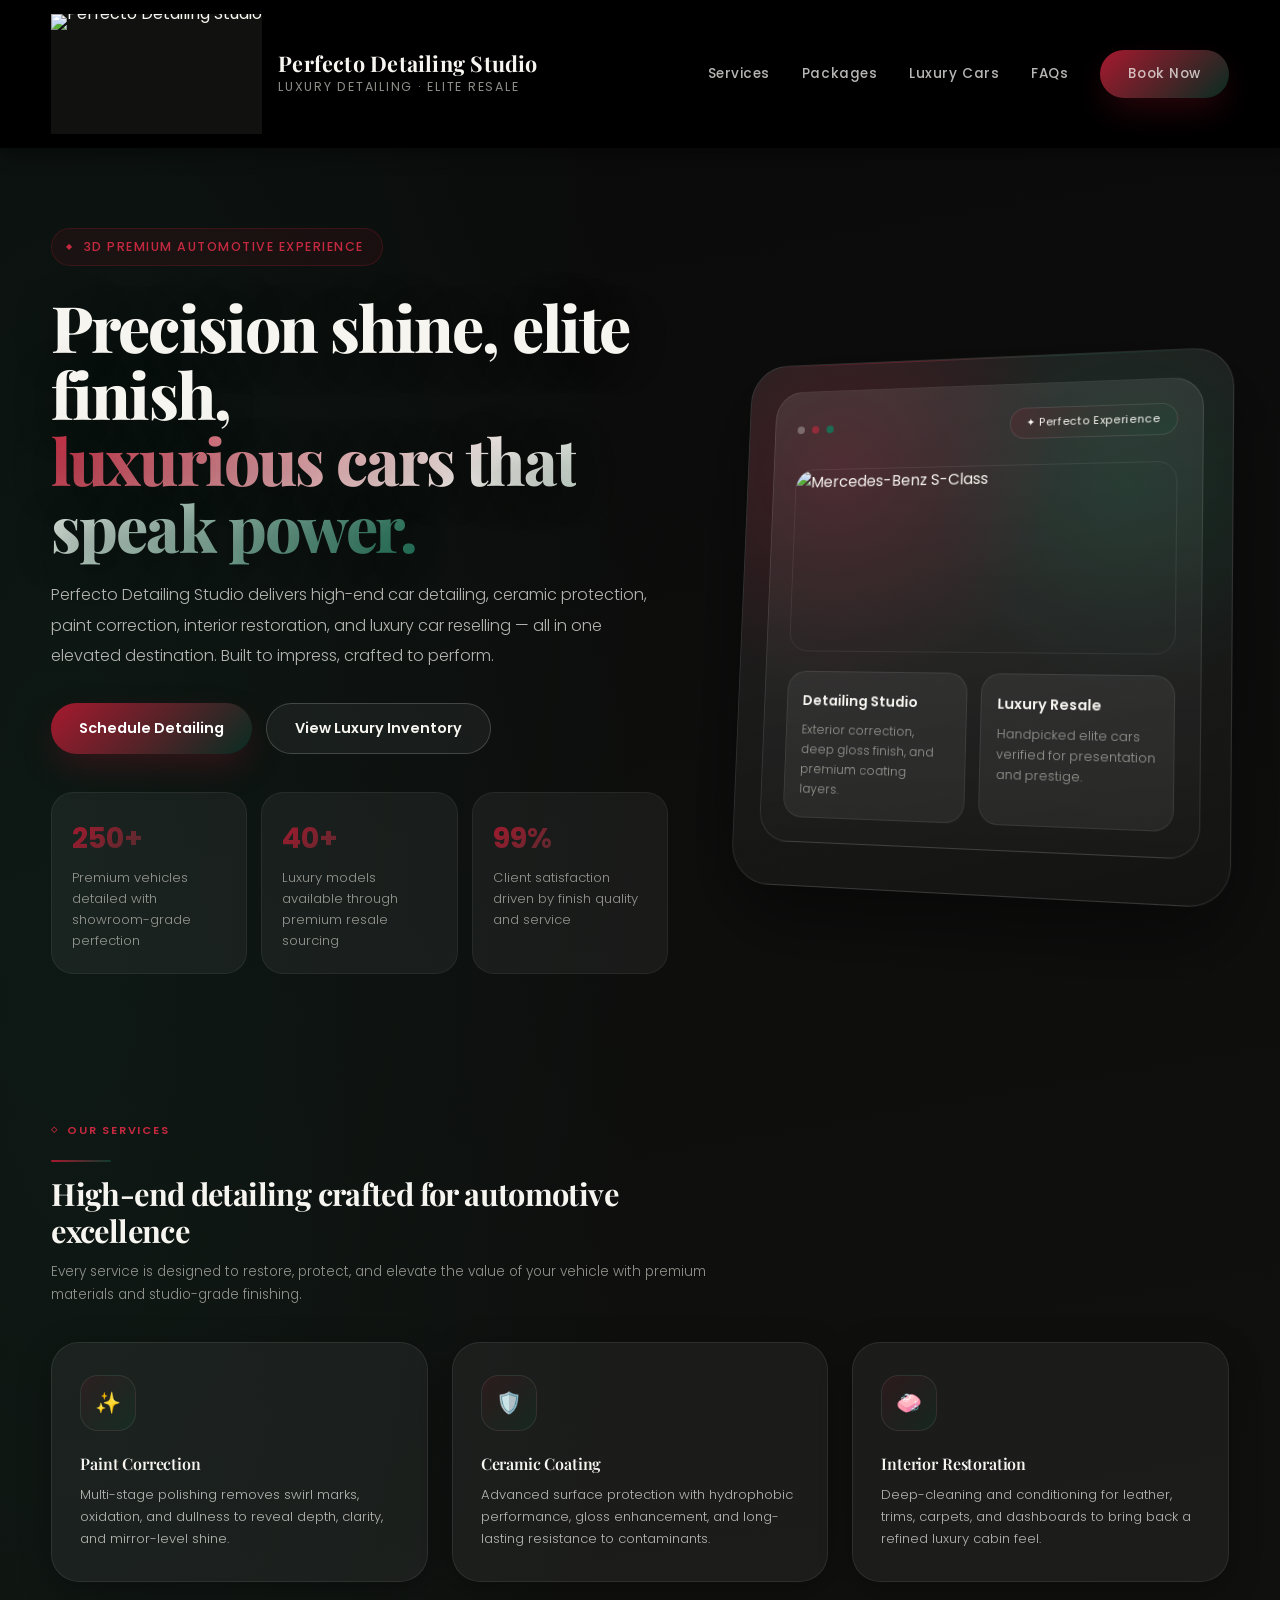
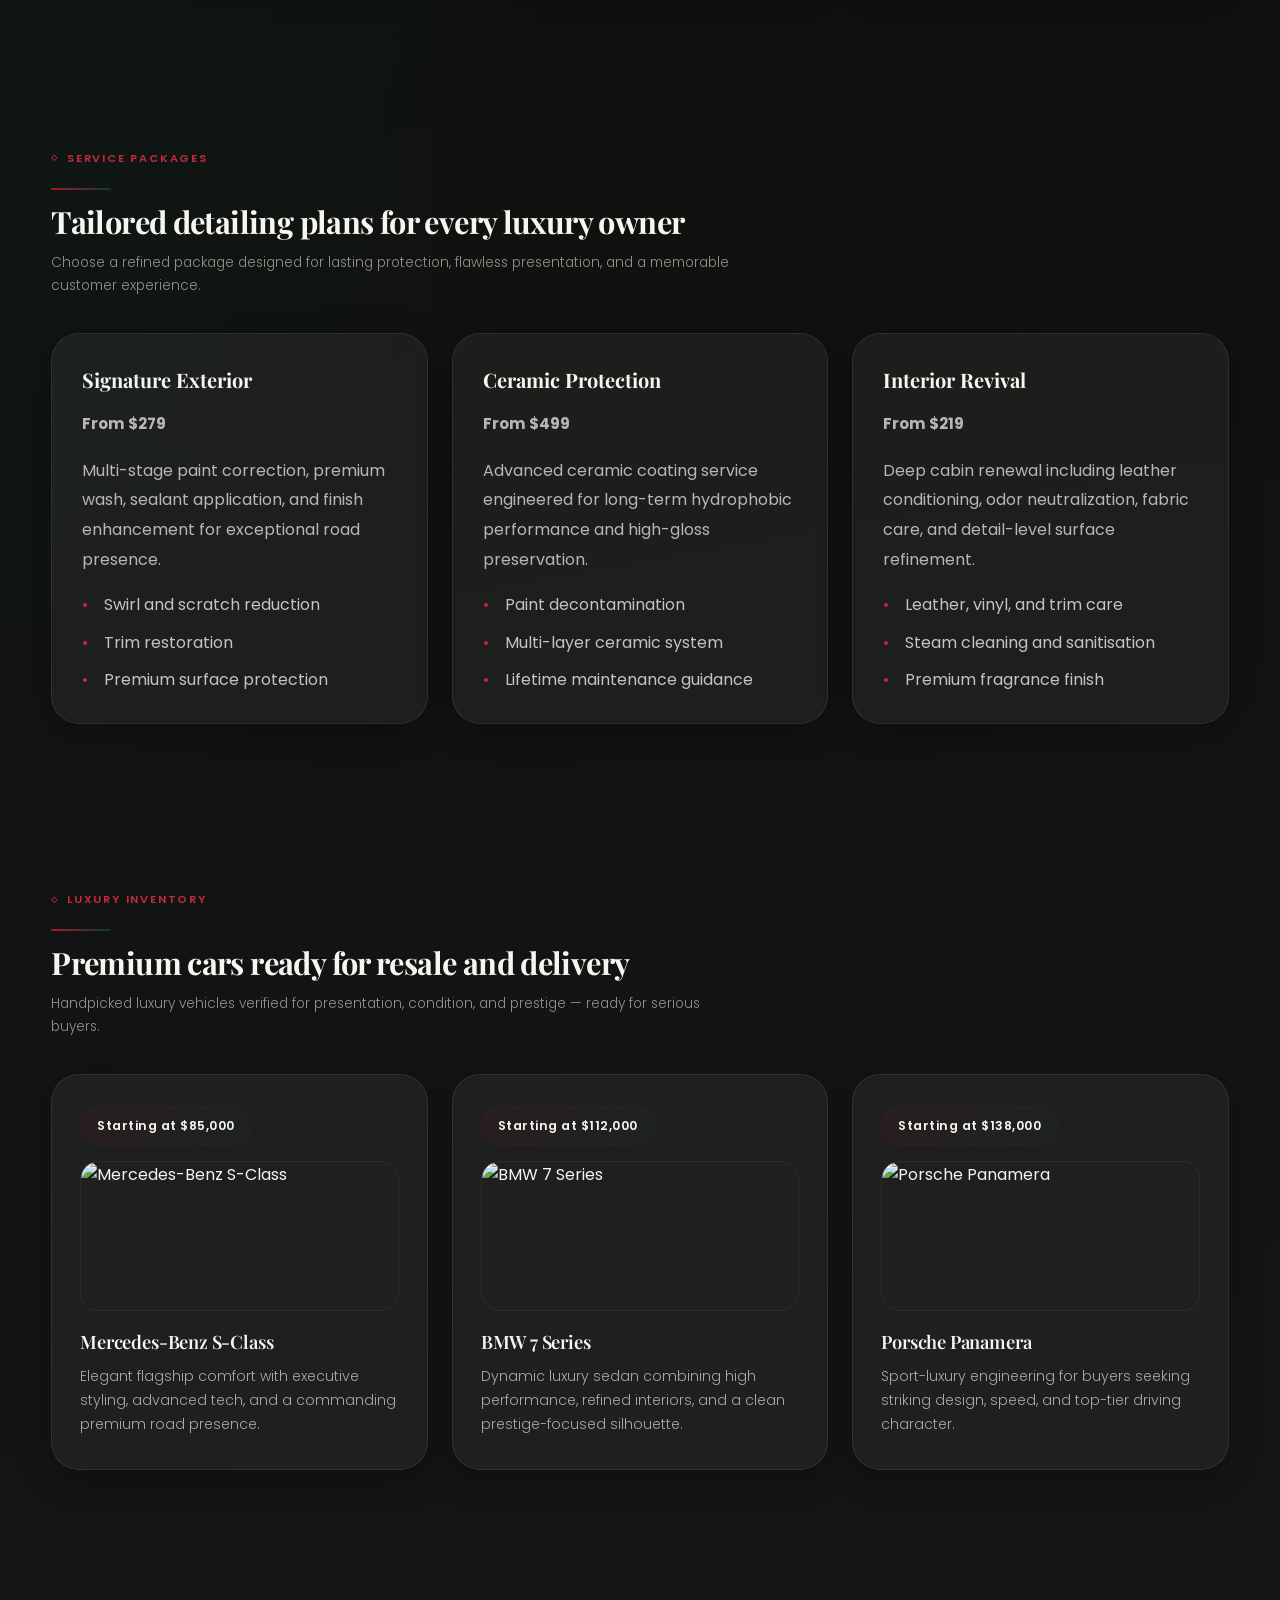
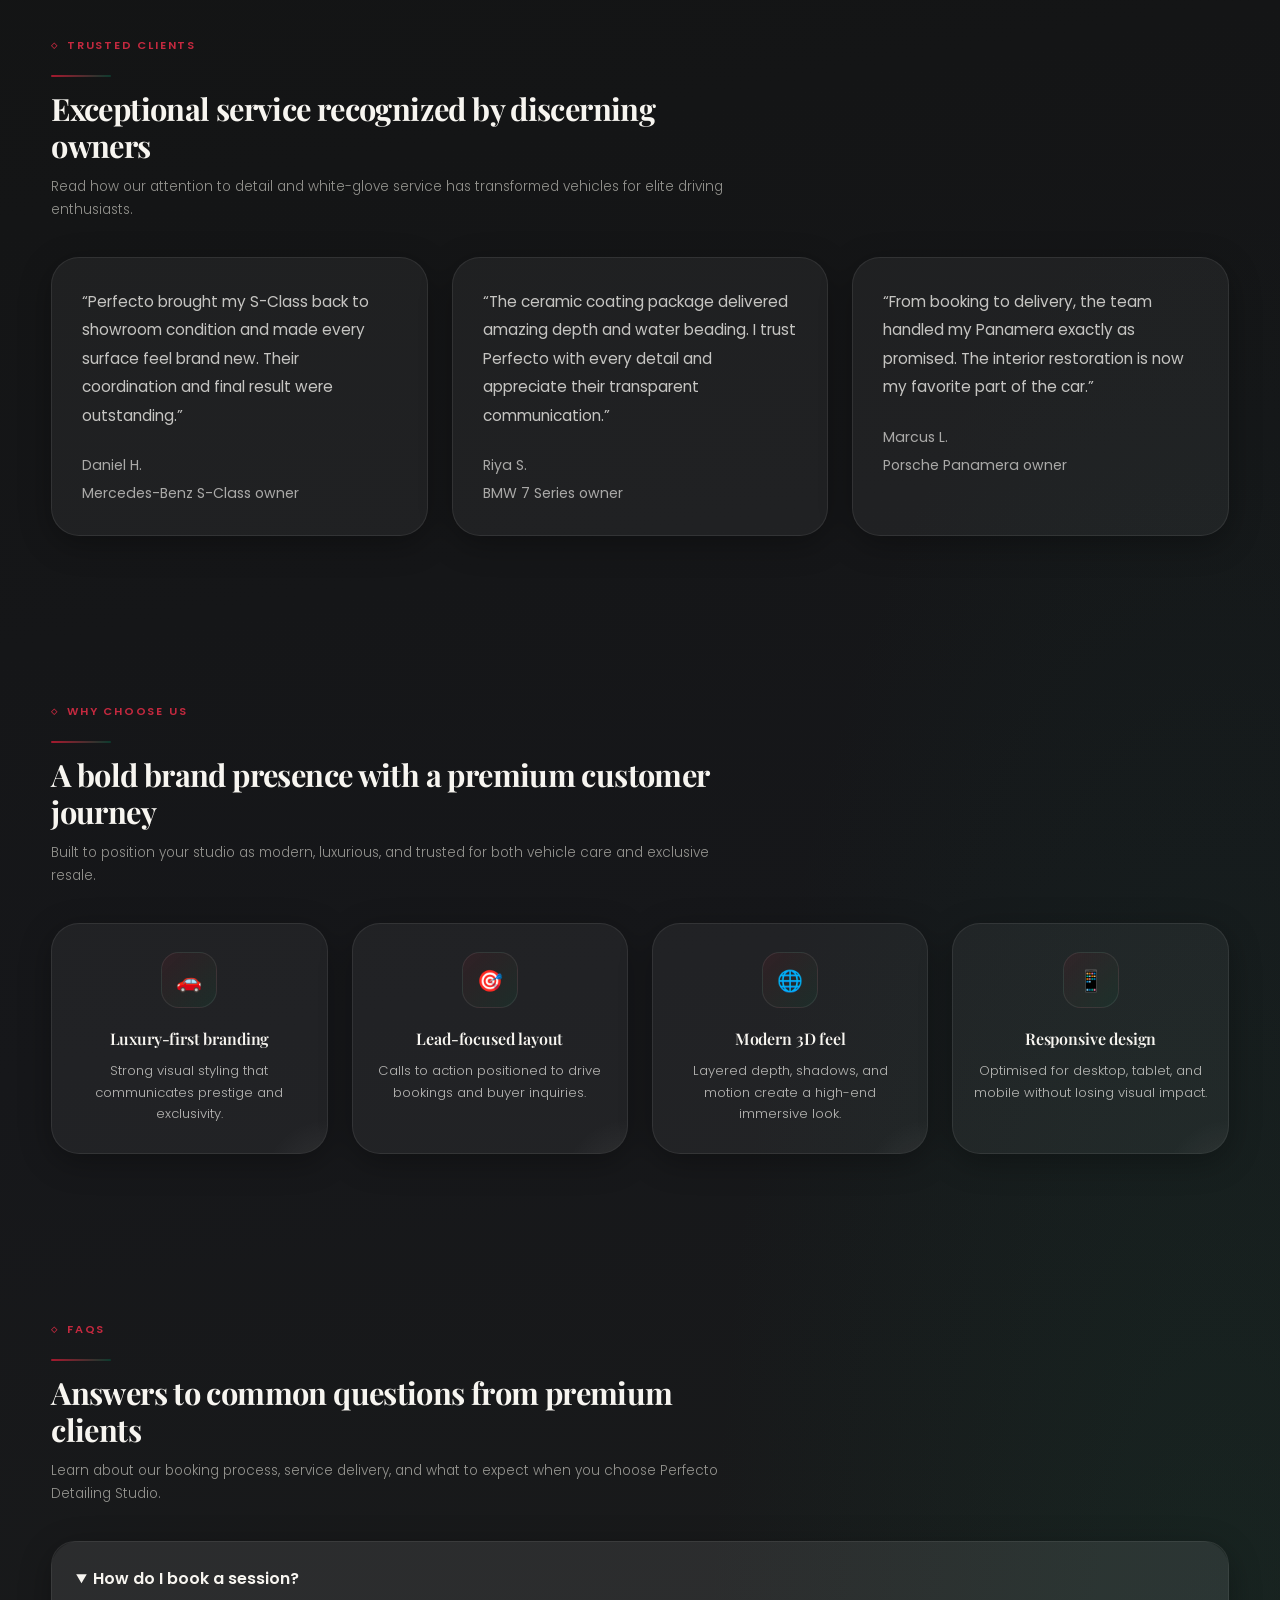
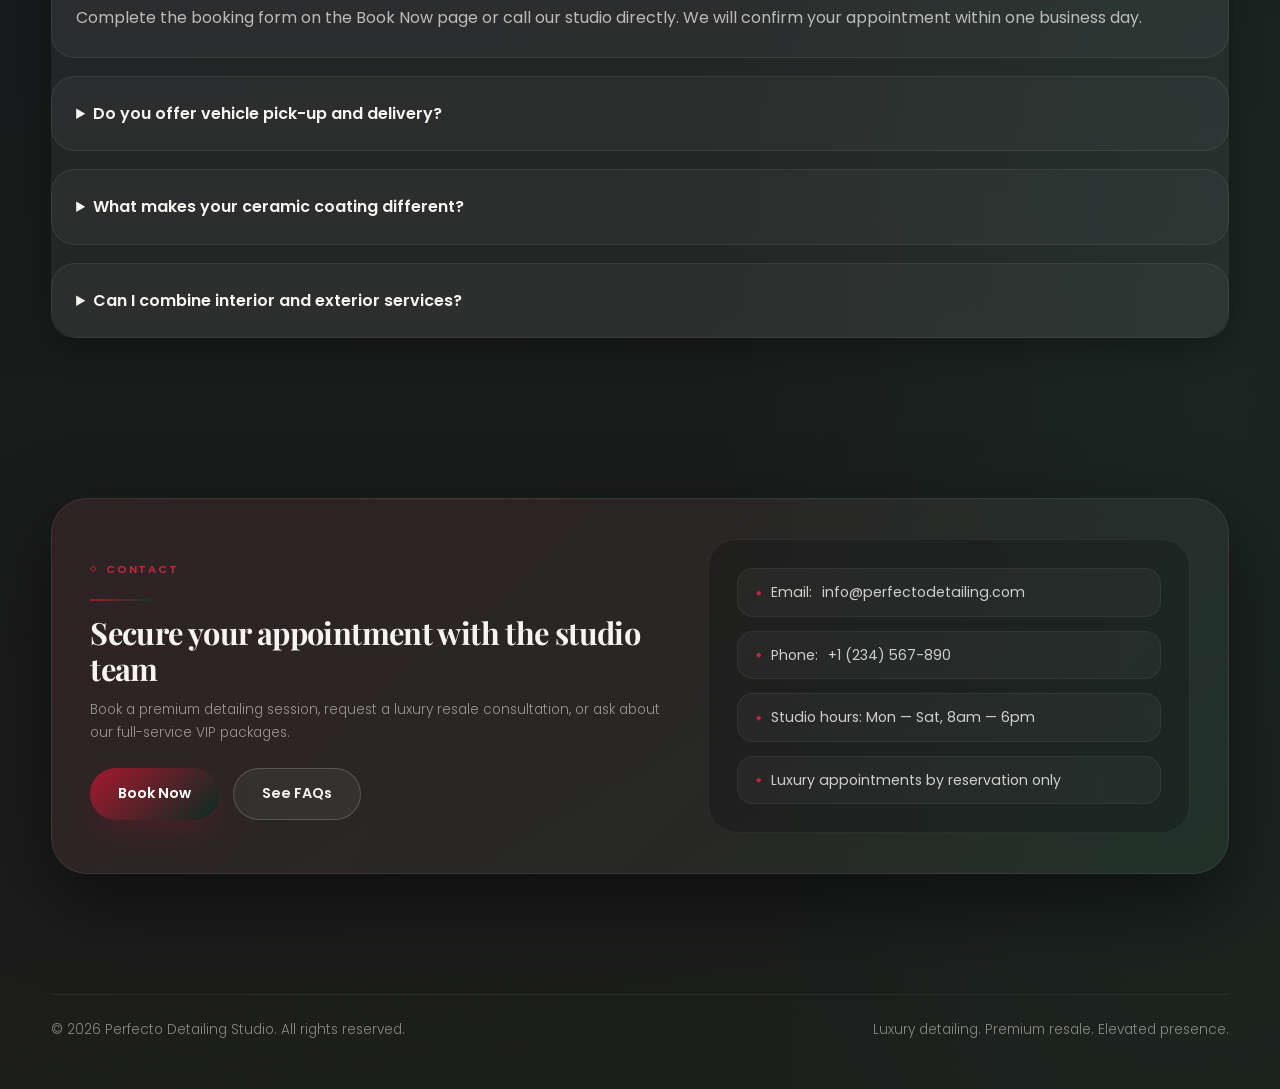
==== index.html @ 3d43f269 "new car web" ====
<!DOCTYPE html>
<html lang="en">
<head>
  <meta charset="UTF-8" />
  <meta name="viewport" content="width=device-width, initial-scale=1.0" />
  <title>Perfecto Detailing Studio</title>
  <meta name="description" content="Perfecto Detailing Studio — elite car detailing, ceramic protection, paint correction, and luxury automotive resale." />

  <!-- Fonts -->
  <link rel="preconnect" href="https://fonts.googleapis.com" />
  <link rel="preconnect" href="https://fonts.gstatic.com" crossorigin />
  <link rel="preload" as="style" href="https://fonts.googleapis.com/css2?family=Playfair+Display:wght@700;800&family=Poppins:wght@300;400;600&display=swap" />
  <link href="https://fonts.googleapis.com/css2?family=Playfair+Display:wght@700;800&family=Poppins:wght@300;400;600&display=swap" rel="stylesheet" media="print" onload="this.media='all'" />
  <noscript><link href="https://fonts.googleapis.com/css2?family=Playfair+Display:wght@700;800&family=Poppins:wght@300;400;600&display=swap" rel="stylesheet" /></noscript>

  <!-- Styles -->
  <link rel="stylesheet" href="css/base.css" />
  <link rel="stylesheet" href="css/header.css" />
  <link rel="stylesheet" href="css/hero.css" />
  <link rel="stylesheet" href="css/sections.css" />
  <link rel="stylesheet" href="css/footer.css" />
</head>
<body>

  <!-- Header -->
  <header>
    <div class="container nav">
      <div class="brand">
        <a href="#" class="logo">
          <img src="assets/A.png" alt="Perfecto Detailing Studio" />
        </a>
        <div class="brand-text">
          <h1>Perfecto Detailing Studio</h1>
          <p>Luxury detailing &middot; Elite resale</p>
        </div>
      </div>
      <nav class="nav-links">
        <a href="#services">Services</a>
        <a href="#packages">Packages</a>
        <a href="#inventory">Luxury Cars</a>
        <a href="#faq">FAQs</a>
        <a href="book.html" class="btn btn-primary">Book Now</a>
      </nav>
    </div>
  </header>

  <main>

    <!-- Hero -->
    <section class="hero">
      <div class="container hero-grid">
        <div class="hero-copy">
          <div class="eyebrow">3D premium automotive experience</div>
          <h2>
            Precision shine, elite finish,<br />
            <span class="accent">luxurious cars that speak power.</span>
          </h2>
          <p>
            Perfecto Detailing Studio delivers high-end car detailing, ceramic
            protection, paint correction, interior restoration, and luxury car
            reselling — all in one elevated destination. Built to impress,
            crafted to perform.
          </p>
          <div class="hero-actions">
            <a href="book.html" class="btn btn-primary">Schedule Detailing</a>
            <a href="#inventory" class="btn btn-outline">View Luxury Inventory</a>
          </div>
          <div class="stats">
            <div class="stat-card">
              <h3>250+</h3>
              <p>Premium vehicles detailed with showroom-grade perfection</p>
            </div>
            <div class="stat-card">
              <h3>40+</h3>
              <p>Luxury models available through premium resale sourcing</p>
            </div>
            <div class="stat-card">
              <h3>99%</h3>
              <p>Client satisfaction driven by finish quality and service</p>
            </div>
          </div>
        </div>

        <div class="hero-visual">
          <div class="car-card">
            <div class="car-card-content">
              <div class="mock-screen">
                <div class="screen-top">
                  <div class="dots">
                    <span></span><span></span><span></span>
                  </div>
                  <div class="mini-badge">✦ Perfecto Experience</div>
                </div>
                <div class="hero-car-img">
                  <img src="https://images.unsplash.com/photo-1618843479313-40f8afb4b4d8?w=900&auto=format&fit=crop&q=80" alt="Mercedes-Benz S-Class" decoding="async" />
                </div>
                <div class="screen-grid">
                  <div class="screen-box">
                    <h4>Detailing Studio</h4>
                    <p>Exterior correction, deep gloss finish, and premium coating layers.</p>
                  </div>
                  <div class="screen-box">
                    <h4>Luxury Resale</h4>
                    <p>Handpicked elite cars verified for presentation and prestige.</p>
                  </div>
                </div>
              </div>
            </div>
          </div>
        </div>
      </div>
    </section>

    <!-- Services -->
    <section id="services">
      <div class="container">
        <div class="section-title">
          <span class="section-tag">Our services</span>
          <div class="accent-divider"></div>
          <h3>High-end detailing crafted for automotive excellence</h3>
          <p>Every service is designed to restore, protect, and elevate the value of your vehicle with premium materials and studio-grade finishing.</p>
        </div>
        <div class="services-grid">
          <article class="glass-card">
            <div class="icon-box">✨</div>
            <h4>Paint Correction</h4>
            <p>Multi-stage polishing removes swirl marks, oxidation, and dullness to reveal depth, clarity, and mirror-level shine.</p>
          </article>
          <article class="glass-card">
            <div class="icon-box">🛡️</div>
            <h4>Ceramic Coating</h4>
            <p>Advanced surface protection with hydrophobic performance, gloss enhancement, and long-lasting resistance to contaminants.</p>
          </article>
          <article class="glass-card">
            <div class="icon-box">🧼</div>
            <h4>Interior Restoration</h4>
            <p>Deep-cleaning and conditioning for leather, trims, carpets, and dashboards to bring back a refined luxury cabin feel.</p>
          </article>
        </div>
      </div>
    </section>

    <!-- Packages -->
    <section id="packages">
      <div class="container">
        <div class="section-title">
          <span class="section-tag">Service packages</span>
          <div class="accent-divider"></div>
          <h3>Tailored detailing plans for every luxury owner</h3>
          <p>Choose a refined package designed for lasting protection, flawless presentation, and a memorable customer experience.</p>
        </div>
        <div class="packages-grid">
          <article class="package-card">
            <h4>Signature Exterior</h4>
            <p class="package-price">From $279</p>
            <p>Multi-stage paint correction, premium wash, sealant application, and finish enhancement for exceptional road presence.</p>
            <ul>
              <li>Swirl and scratch reduction</li>
              <li>Trim restoration</li>
              <li>Premium surface protection</li>
            </ul>
          </article>
          <article class="package-card">
            <h4>Ceramic Protection</h4>
            <p class="package-price">From $499</p>
            <p>Advanced ceramic coating service engineered for long-term hydrophobic performance and high-gloss preservation.</p>
            <ul>
              <li>Paint decontamination</li>
              <li>Multi-layer ceramic system</li>
              <li>Lifetime maintenance guidance</li>
            </ul>
          </article>
          <article class="package-card">
            <h4>Interior Revival</h4>
            <p class="package-price">From $219</p>
            <p>Deep cabin renewal including leather conditioning, odor neutralization, fabric care, and detail-level surface refinement.</p>
            <ul>
              <li>Leather, vinyl, and trim care</li>
              <li>Steam cleaning and sanitisation</li>
              <li>Premium fragrance finish</li>
            </ul>
          </article>
        </div>
      </div>
    </section>

    <!-- Inventory -->
    <section id="inventory">
      <div class="container">
        <div class="section-title">
          <span class="section-tag">Luxury inventory</span>
          <div class="accent-divider"></div>
          <h3>Premium cars ready for resale and delivery</h3>
          <p>Handpicked luxury vehicles verified for presentation, condition, and prestige — ready for serious buyers.</p>
        </div>
        <div class="cars-grid">
          <article class="glass-card car-sale-card">
            <div>
              <span class="price-tag">Starting at $85,000</span>
              <div class="car-thumb-img">
                <img src="https://images.unsplash.com/photo-1618843479313-40f8afb4b4d8?w=600&auto=format&fit=crop&q=75" alt="Mercedes-Benz S-Class" loading="lazy" decoding="async" />
              </div>
              <h4>Mercedes-Benz S-Class</h4>
              <p>Elegant flagship comfort with executive styling, advanced tech, and a commanding premium road presence.</p>
            </div>
          </article>
          <article class="glass-card car-sale-card">
            <div>
              <span class="price-tag">Starting at $112,000</span>
              <div class="car-thumb-img">
                <img src="https://images.unsplash.com/photo-1555215695-3004980ad54e?w=600&auto=format&fit=crop&q=75" alt="BMW 7 Series" loading="lazy" decoding="async" />
              </div>
              <h4>BMW 7 Series</h4>
              <p>Dynamic luxury sedan combining high performance, refined interiors, and a clean prestige-focused silhouette.</p>
            </div>
          </article>
          <article class="glass-card car-sale-card">
            <div>
              <span class="price-tag">Starting at $138,000</span>
              <div class="car-thumb-img">
                <img src="https://images.unsplash.com/photo-1503376780353-7e6692767b70?w=600&auto=format&fit=crop&q=75" alt="Porsche Panamera" loading="lazy" decoding="async" />
              </div>
              <h4>Porsche Panamera</h4>
              <p>Sport-luxury engineering for buyers seeking striking design, speed, and top-tier driving character.</p>
            </div>
          </article>
        </div>
      </div>
    </section>

    <!-- Testimonials -->
    <section id="testimonials">
      <div class="container">
        <div class="section-title">
          <span class="section-tag">Trusted clients</span>
          <div class="accent-divider"></div>
          <h3>Exceptional service recognized by discerning owners</h3>
          <p>Read how our attention to detail and white-glove service has transformed vehicles for elite driving enthusiasts.</p>
        </div>
        <div class="testimonials-grid">
          <article class="testimonial-card">
            <p>“Perfecto brought my S-Class back to showroom condition and made every surface feel brand new. Their coordination and final result were outstanding.”</p>
            <div class="testimonial-meta">
              <span>Daniel H.</span>
              <span>Mercedes-Benz S-Class owner</span>
            </div>
          </article>
          <article class="testimonial-card">
            <p>“The ceramic coating package delivered amazing depth and water beading. I trust Perfecto with every detail and appreciate their transparent communication.”</p>
            <div class="testimonial-meta">
              <span>Riya S.</span>
              <span>BMW 7 Series owner</span>
            </div>
          </article>
          <article class="testimonial-card">
            <p>“From booking to delivery, the team handled my Panamera exactly as promised. The interior restoration is now my favorite part of the car.”</p>
            <div class="testimonial-meta">
              <span>Marcus L.</span>
              <span>Porsche Panamera owner</span>
            </div>
          </article>
        </div>
      </div>
    </section>

    <!-- Why Us -->
    <section id="why-us">
      <div class="container">
        <div class="section-title">
          <span class="section-tag">Why choose us</span>
          <div class="accent-divider"></div>
          <h3>A bold brand presence with a premium customer journey</h3>
          <p>Built to position your studio as modern, luxurious, and trusted for both vehicle care and exclusive resale.</p>
        </div>
        <div class="features-grid">
          <article class="glass-card feature-item">
            <div class="icon-box">🚗</div>
            <h4>Luxury-first branding</h4>
            <p>Strong visual styling that communicates prestige and exclusivity.</p>
          </article>
          <article class="glass-card feature-item">
            <div class="icon-box">🎯</div>
            <h4>Lead-focused layout</h4>
            <p>Calls to action positioned to drive bookings and buyer inquiries.</p>
          </article>
          <article class="glass-card feature-item">
            <div class="icon-box">🌐</div>
            <h4>Modern 3D feel</h4>
            <p>Layered depth, shadows, and motion create a high-end immersive look.</p>
          </article>
          <article class="glass-card feature-item">
            <div class="icon-box">📱</div>
            <h4>Responsive design</h4>
            <p>Optimised for desktop, tablet, and mobile without losing visual impact.</p>
          </article>
        </div>
      </div>
    </section>

    <!-- FAQs -->
    <section id="faq">
      <div class="container">
        <div class="section-title">
          <span class="section-tag">FAQs</span>
          <div class="accent-divider"></div>
          <h3>Answers to common questions from premium clients</h3>
          <p>Learn about our booking process, service delivery, and what to expect when you choose Perfecto Detailing Studio.</p>
        </div>
        <div class="faq-list">
          <details open>
            <summary>How do I book a session?</summary>
            <p>Complete the booking form on the Book Now page or call our studio directly. We will confirm your appointment within one business day.</p>
          </details>
          <details>
            <summary>Do you offer vehicle pick-up and delivery?</summary>
            <p>Yes. We provide curated pickup and delivery service for clients who prefer a fully concierge experience.</p>
          </details>
          <details>
            <summary>What makes your ceramic coating different?</summary>
            <p>Our ceramic system uses premium resins and multiple protection layers for superior gloss, chemical resistance, and long-term durability.</p>
          </details>
          <details>
            <summary>Can I combine interior and exterior services?</summary>
            <p>Absolutely. Many clients choose a combined package for a complete transformation and highest value.</p>
          </details>
        </div>
      </div>
    </section>

    <!-- Contact / CTA -->
    <section id="contact">
      <div class="container">
        <div class="cta-box">
          <div>
            <div class="section-title">
              <span class="section-tag">Contact</span>
              <div class="accent-divider"></div>
              <h3>Secure your appointment with the studio team</h3>
              <p>Book a premium detailing session, request a luxury resale consultation, or ask about our full-service VIP packages.</p>
            </div>
            <div class="hero-actions" style="margin-top:24px;margin-bottom:0;">
              <a href="book.html" class="btn btn-primary">Book Now</a>
              <a href="#faq" class="btn btn-outline">See FAQs</a>
            </div>
          </div>
          <div class="cta-panel">
            <ul>
              <li>Email: <a href="mailto:info@perfectodetailing.com">info@perfectodetailing.com</a></li>
              <li>Phone: <a href="tel:+1234567890">+1 (234) 567-890</a></li>
              <li>Studio hours: Mon — Sat, 8am — 6pm</li>
              <li>Luxury appointments by reservation only</li>
            </ul>
          </div>
        </div>
      </div>
    </section>

  </main>

  <!-- Footer -->
  <footer>
    <div class="container footer-wrap">
      <p>&copy; 2026 Perfecto Detailing Studio. All rights reserved.</p>
      <p>Luxury detailing. Premium resale. Elevated presence.</p>
    </div>
  </footer>

</body>
</html>
---- css/base.css ----
/* ═══════════════════════════════════════════
   BASE — variables, reset, body, container
   ═══════════════════════════════════════════ */
:root {
  --red-deep:   #7A1122;
  --red:        #A6192E;
  --red-mid:    #C4293F;
  --red-light:  #C4293F;
  --red-glow:   rgba(166, 25, 46, 0.40);

  --green-deep:  #082C22;
  --green:       #0C3B2E;
  --green-mid:   #1C6B52;
  --green-light: #1C6B52;
  --green-glow:  rgba(28, 107, 82, 0.35);

  --white:        #F7F5F0;
  --white-dim:    rgba(201, 199, 192, 0.70);
  --white-dimmer: rgba(201, 199, 192, 0.40);
  --white-subtle: rgba(247, 245, 240, 0.08);

  --dark:         #0A0A0A;
  --dark-surface: #111210;
  --dark-surface-alt: #16171A;
  --dark-surface-soft: #1D1F1C;
  --card-bg:      rgba(255, 255, 255, 0.05);
  --card-border:  rgba(255, 255, 255, 0.08);
  --shadow-sm:    0 8px 32px rgba(0, 0, 0, 0.30);
  --shadow-lg:    0 30px 80px rgba(0, 0, 0, 0.50);
}

* { margin: 0; padding: 0; box-sizing: border-box; }

html { scroll-behavior: smooth; }

body {
  font-family: "Poppins", sans-serif;
  background:
    radial-gradient(ellipse 90% 60% at 5% 15%, rgba(14, 45, 35, 0.35), transparent 50%),
    radial-gradient(ellipse 80% 55% at 95% 85%, rgba(20, 80, 60, 0.20), transparent 50%),
    linear-gradient(170deg, #0A0A0A 0%, #111210 35%, #16171A 70%, #1D1F1C 100%);
  color: var(--white);
  overflow-x: hidden;
  line-height: 1.6;
}

a { text-decoration: none; color: inherit; }

.container {
  width: min(1180px, 92%);
  margin: 0 auto;
}

.bg-orb { display: none; }

.accent-divider {
  display: block;
  width: 60px;
  height: 2px;
  background: linear-gradient(90deg, var(--red), var(--green));
  border-radius: 4px;
  margin: 14px 0 18px;
}

section {
  position: relative;
  z-index: 1;
  padding: 80px 0;
}

.section-title {
  max-width: 700px;
  margin-bottom: 36px;
}
.section-title .section-tag {
  display: inline-flex;
  align-items: center;
  gap: 8px;
  color: var(--red-light);
  font-size: 0.7rem;
  font-weight: 600;
  letter-spacing: 0.16em;
  text-transform: uppercase;
  margin-bottom: 10px;
}
.section-title .section-tag::before {
  content: "◇";
  font-size: 0.5rem;
}
.section-title .accent-divider { margin: 10px 0 14px; }
.section-title h3 {
  font-family: "Playfair Display", serif;
  font-size: clamp(1.5rem, 2.4vw, 2.2rem);
  font-weight: 700;
  line-height: 1.2;
  margin-bottom: 10px;
  letter-spacing: -0.02em;
}
.section-title p {
  color: var(--white-dim);
  line-height: 1.7;
  font-weight: 300;
  font-size: 0.85rem;
}

.glass-card {
  position: relative;
  padding: 32px 28px;
  border-radius: 28px;
  background: rgba(255, 255, 255, 0.05);
  border: 1px solid rgba(255, 255, 255, 0.08);
  box-shadow: var(--shadow-sm);
  transition: transform 0.25s ease, border-color 0.25s ease, box-shadow 0.25s ease;
  overflow: hidden;
}
.glass-card::before {
  content: "";
  position: absolute;
  top: 0; left: 0; right: 0;
  height: 1px;
  background: linear-gradient(90deg, transparent, rgba(196, 30, 58, 0.30), rgba(26, 158, 104, 0.30), transparent);
  opacity: 0;
  transition: opacity 0.25s ease;
}
.glass-card:hover {
  transform: translateY(-6px);
  border-color: rgba(196, 30, 58, 0.18);
  box-shadow: 0 20px 50px rgba(0, 0, 0, 0.40);
}
.glass-card:hover::before { opacity: 1; }
.glass-card::after {
  content: "";
  position: absolute;
  inset: auto -30% -50% auto;
  width: 160px; height: 160px;
  border-radius: 50%;
  background: radial-gradient(circle, rgba(255, 255, 255, 0.08), transparent 60%);
  pointer-events: none;
}

.icon-box {
  width: 56px; height: 56px;
  border-radius: 18px;
  display: grid;
  place-items: center;
  margin-bottom: 20px;
  background: linear-gradient(135deg, rgba(139, 20, 40, 0.15), rgba(10, 92, 62, 0.18));
  border: 1px solid rgba(255, 255, 255, 0.08);
  font-size: 1.3rem;
}

.glass-card h4 {
  font-family: "Playfair Display", serif;
  font-size: 1rem;
  font-weight: 600;
  margin-bottom: 8px;
  letter-spacing: -0.01em;
}
.glass-card p {
  color: rgba(245, 243, 240, 0.70);
  line-height: 1.65;
  font-size: 0.82rem;
  font-weight: 300;
}
---- css/header.css ----
/* ═══════════════════════════════════════════
   HEADER — nav, brand, buttons
   ═══════════════════════════════════════════ */
/* ═══════════════════════════════════════════
   HEADER
═══════════════════════════════════════════ */

header {
  position: sticky;
  top: 0;
  z-index: 1000;

  /* Pure black */
  background: #000;

  /* Remove transparency */
  backdrop-filter: none;
  -webkit-backdrop-filter: none;

  /* Remove border */
  border-bottom: none;

  /* Optional subtle luxury shadow */
  box-shadow: 0 3px 20px rgba(0,0,0,.45);
}

.nav {
  display: flex;
  justify-content: space-between;
  align-items: center;
  padding: 14px 0;
}

.brand {
  display: flex;
  align-items: center;
  gap: 16px;
}

.brand .logo {
  flex-shrink: 0;
  line-height: 0;
  display: grid;
  place-items: center;
  background: var(--dark-surface);
  border-radius: 0;
  overflow: hidden;
}
.brand .logo img {
  display: block;
  height: 120px;
  width: auto;
}

.brand-text h1 {
  font-family: "Playfair Display", serif;
  font-size: 1.35rem;
  line-height: 1.2;
  font-weight: 700;
  letter-spacing: 0.01em;
}
.brand-text p {
  font-size: 0.78rem;
  color: var(--white-dim);
  text-transform: uppercase;
  letter-spacing: 0.14em;
  font-weight: 400;
}

.nav-links {
  display: flex;
  align-items: center;
  gap: 32px;
}
.nav-links a {
  font-size: 0.85rem;
  font-weight: 500;
  color: rgba(245, 243, 240, 0.75);
  letter-spacing: 0.04em;
  transition: color 0.3s ease;
  position: relative;
}
.nav-links a::after {
  content: "";
  position: absolute;
  left: 0; bottom: -4px;
  width: 0;
  height: 1.5px;
  background: var(--red);
  transition: width 0.35s ease;
}
.nav-links a:hover { color: #fff; }
.nav-links a:hover::after { width: 100%; }

/* ── Buttons ── */
.btn {
  display: inline-flex;
  align-items: center;
  justify-content: center;
  gap: 10px;
  padding: 13px 28px;
  border-radius: 999px;
  font-weight: 600;
  font-size: 0.9rem;
  cursor: pointer;
  transition: transform 0.2s ease, box-shadow 0.2s ease, background 0.2s ease, border-color 0.2s ease;
  position: relative;
  overflow: hidden;
}
.btn-primary {
  background: linear-gradient(135deg, var(--red) 0%, var(--green-deep) 100%);
  color: #fff;
  box-shadow: 0 14px 34px -6px rgba(139, 20, 40, 0.35);
}
.btn-primary:hover {
  transform: translateY(-3px) scale(1.02);
  box-shadow: 0 20px 44px -6px rgba(139, 20, 40, 0.45);
}

.btn-outline {
  border: 1px solid rgba(255, 255, 255, 0.18);
  background: rgba(255, 255, 255, 0.05);
  color: var(--white);
}
.btn-outline:hover {
  border-color: var(--red-light);
  background: rgba(196, 30, 58, 0.10);
  transform: translateY(-3px);
}
---- css/hero.css ----
/* ═══════════════════════════════════════════
   HERO — hero section, stats, car-card, mock-screen
   ═══════════════════════════════════════════ */
.hero {
  position: relative;
  z-index: 1;
  padding: 80px 0 60px;
}
.hero-grid {
  display: grid;
  grid-template-columns: 1.1fr 0.9fr;
  align-items: center;
  gap: 56px;
}

.eyebrow {
  display: inline-flex;
  align-items: center;
  gap: 10px;
  padding: 8px 18px 8px 14px;
  border-radius: 999px;
  background: rgba(196, 30, 58, 0.08);
  border: 1px solid rgba(196, 30, 58, 0.20);
  color: var(--red-light);
  font-size: 0.78rem;
  font-weight: 500;
  letter-spacing: 0.12em;
  text-transform: uppercase;
  margin-bottom: 28px;
}
.eyebrow::before {
  content: "◆";
  font-size: 0.5rem;
  color: var(--red-light);
}

.hero h2 {
  font-family: "Playfair Display", serif;
  font-size: clamp(3rem, 5vw, 5.2rem);
  line-height: 1.04;
  font-weight: 800;
  letter-spacing: -0.03em;
  margin-bottom: 20px;
  text-shadow: 0 4px 40px rgba(0, 0, 0, 0.40);
}
.hero h2 .accent {
  background: linear-gradient(135deg, var(--red-light), var(--white), var(--green-light));
  -webkit-background-clip: text;
  -webkit-text-fill-color: transparent;
  background-clip: text;
}

.hero p {
  max-width: 600px;
  font-size: 1rem;
  line-height: 1.9;
  color: rgba(245, 243, 240, 0.72);
  margin-bottom: 32px;
  font-weight: 300;
}

.hero-actions {
  display: flex;
  flex-wrap: wrap;
  gap: 14px;
  margin-bottom: 38px;
}

/* ── Stats ── */
.stats {
  display: grid;
  grid-template-columns: repeat(3, 1fr);
  gap: 14px;
  max-width: 640px;
}
.stat-card {
  padding: 22px 20px;
  border-radius: 22px;
  background: rgba(255, 255, 255, 0.05);
  border: 1px solid rgba(255, 255, 255, 0.06);
  transition: transform 0.25s ease, border-color 0.25s ease, box-shadow 0.25s ease;
}
.stat-card:hover {
  transform: translateY(-6px);
  border-color: rgba(196, 30, 58, 0.20);
  box-shadow: 0 16px 40px rgba(0, 0, 0, 0.30);
}
.stat-card h3 {
  font-size: 1.8rem;
  font-weight: 700;
  margin-bottom: 6px;
  background: linear-gradient(135deg, var(--red), var(--green));
  -webkit-background-clip: text;
  -webkit-text-fill-color: transparent;
  background-clip: text;
}
.stat-card p {
  font-size: 0.82rem;
  line-height: 1.6;
  color: var(--white-dim);
  margin-bottom: 0;
}

/* ── Hero visual ── */
.hero-visual {
  position: relative;
  perspective: 1400px;
  min-height: 580px;
}

.car-card {
  position: absolute;
  inset: 40px 0 0 0;
  margin: auto;
  width: min(540px, 100%);
  min-height: 460px;
  border-radius: 40px;
  background: linear-gradient(165deg, rgba(255, 255, 255, 0.09), rgba(255, 255, 255, 0.02));
  border: 1px solid rgba(255, 255, 255, 0.10);
  box-shadow: var(--shadow-lg);
  transform: rotateY(-14deg) rotateX(6deg);
  overflow: hidden;
  transition: transform 0.4s ease;
  will-change: transform;
}
.car-card:hover { transform: rotateY(-8deg) rotateX(4deg); }
.car-card::before {
  content: "";
  position: absolute;
  inset: 0;
  background:
    radial-gradient(circle at 20% 20%, rgba(139, 20, 40, 0.30), transparent 40%),
    radial-gradient(circle at 80% 25%, rgba(10, 92, 62, 0.25), transparent 35%);
  z-index: 0;
}
.car-card::after {
  content: "";
  position: absolute;
  top: 0; left: 0; right: 0;
  height: 1px;
  background: linear-gradient(90deg, transparent, var(--red-light), var(--green-light), transparent);
  opacity: 0.35;
}

.car-card-content {
  position: relative;
  z-index: 1;
  padding: 28px;
  height: 100%;
}


/* ── Mock screen ── */
.mock-screen {
  border-radius: 30px;
  background: linear-gradient(180deg, rgba(255, 255, 255, 0.09), rgba(255, 255, 255, 0.02));
  border: 1px solid rgba(255, 255, 255, 0.10);
  padding: 24px;
  display: flex;
  flex-direction: column;
  gap: 20px;
}
.mock-screen .screen-top {
  display: flex;
  justify-content: space-between;
  align-items: center;
}
.mock-screen .dots { display: flex; gap: 8px; }
.mock-screen .dots span {
  width: 8px; height: 8px;
  border-radius: 50%;
  background: var(--white-dimmer);
}
.mock-screen .dots span:nth-child(2) { background: var(--red-light); opacity: 0.6; }
.mock-screen .dots span:nth-child(3) { background: var(--green-light); }

.mini-badge {
  padding: 6px 16px;
  border-radius: 999px;
  background: linear-gradient(135deg, rgba(139, 20, 40, 0.20), rgba(10, 92, 62, 0.20));
  border: 1px solid rgba(255, 255, 255, 0.10);
  font-size: 0.70rem;
  letter-spacing: 0.06em;
  color: var(--white);
}

.hero-car-img {
  width: 100%;
  height: 190px;
  border-radius: 20px;
  overflow: hidden;
  border: 1px solid rgba(255, 255, 255, 0.08);
  margin: 6px auto 0;
  max-width: 420px;
}
.hero-car-img img {
  width: 100%;
  height: 100%;
  object-fit: cover;
  display: block;
}

.screen-grid {
  display: grid;
  grid-template-columns: 1fr 1fr;
  gap: 14px;
}
.screen-box {
  border-radius: 20px;
  background: rgba(255, 255, 255, 0.06);
  border: 1px solid rgba(255, 255, 255, 0.08);
  padding: 18px 16px;
  transition: background 0.2s ease;
}
.screen-box:hover { background: rgba(255, 255, 255, 0.09); }
.screen-box h4 {
  font-size: 0.9rem;
  font-weight: 600;
  margin-bottom: 8px;
  color: var(--white);
}
.screen-box p {
  font-size: 0.78rem;
  line-height: 1.6;
  color: var(--white-dim);
  margin: 0;
}
---- css/sections.css ----
/* ═══════════════════════════════════════════
   SECTIONS — services, inventory, why-us, cta
   ═══════════════════════════════════════════ */

/* ── Grids ── */
.services-grid,
.cars-grid,
.features-grid {
  display: grid;
  gap: 24px;
}
.services-grid { grid-template-columns: repeat(3, 1fr); }
.cars-grid     { grid-template-columns: repeat(3, 1fr); }
.features-grid { grid-template-columns: repeat(4, 1fr); }

/* ── Car sale card ── */
.car-sale-card { min-height: 380px; display: flex; flex-direction: column; }
.car-sale-card > div:first-child {
  display: flex;
  flex-direction: column;
  flex: 1;
}
.price-tag {
  display: inline-flex;
  padding: 8px 16px;
  border-radius: 999px;
  background: linear-gradient(135deg, rgba(139, 20, 40, 0.10), rgba(10, 92, 62, 0.08));
  border: 1px solid rgba(139, 20, 40, 0.15);
  width: fit-content;
  font-size: 0.78rem;
  font-weight: 600;
  color: var(--white);
  letter-spacing: 0.04em;
}

.car-thumb-img {
  width: 100%;
  height: 150px;
  border-radius: 18px;
  overflow: hidden;
  margin: 16px 0;
  border: 1px solid rgba(255, 255, 255, 0.06);
}
.car-thumb-img img {
  width: 100%;
  height: 100%;
  object-fit: cover;
  display: block;
}

.car-sale-card h4 {
  font-family: "Playfair Display", serif;
  font-size: 1.15rem;
  font-weight: 600;
  margin-bottom: 8px;
}
.car-sale-card p {
  font-size: 0.88rem;
  line-height: 1.7;
  color: rgba(245, 243, 240, 0.65);
  font-weight: 300;
  flex: 1;
}

/* ── Features ── */
.feature-item { text-align: center; padding: 28px 20px; }
.feature-item .icon-box { margin: 0 auto 18px; }

/* ── CTA ── */
.cta-box {
  display: grid;
  grid-template-columns: 1.1fr 0.9fr;
  gap: 28px;
  align-items: center;
  padding: 40px 38px;
  border-radius: 36px;
  background: linear-gradient(135deg, rgba(139, 20, 40, 0.12), rgba(10, 92, 62, 0.10)), rgba(255, 255, 255, 0.04);
  border: 1px solid rgba(255, 255, 255, 0.08);
  box-shadow: var(--shadow-lg);
  position: relative;
  overflow: hidden;
}
.cta-box::before {
  content: "";
  position: absolute;
  top: 0; left: 0; right: 0;
  height: 1px;
  background: linear-gradient(90deg, transparent, var(--red), var(--green), transparent);
  opacity: 0.25;
}
.cta-box .section-title { margin-bottom: 0; }

.cta-panel {
  padding: 28px;
  border-radius: 28px;
  background: rgba(0, 0, 0, 0.20);
  border: 1px solid rgba(255, 255, 255, 0.06);
}
.cta-panel ul {
  list-style: none;
  display: grid;
  gap: 14px;
}
.cta-panel li {
  padding: 12px 18px;
  border-radius: 16px;
  background: rgba(255, 255, 255, 0.04);
  border: 1px solid rgba(255, 255, 255, 0.06);
  color: rgba(245, 243, 240, 0.82);
  font-size: 0.88rem;
  font-weight: 400;
  display: flex;
  align-items: center;
  gap: 10px;
}
.cta-panel li::before {
  content: "◆";
  font-size: 0.45rem;
  color: var(--red-light);
}

.booking-page {
  padding: 40px 0 90px;
}
.booking-grid {
  display: grid;
  grid-template-columns: 1.4fr 0.8fr;
  gap: 32px;
  align-items: start;
}
.booking-form-card,
.booking-details {
  border-radius: 32px;
  background: rgba(255, 255, 255, 0.05);
  border: 1px solid rgba(255, 255, 255, 0.08);
  box-shadow: var(--shadow-sm);
  overflow: hidden;
}
.booking-form-card {
  padding: 36px;
}
.booking-details {
  display: grid;
  gap: 24px;
  padding: 28px;
}
.booking-info-card {
  padding: 26px;
  border-radius: 26px;
  background: rgba(255, 255, 255, 0.04);
  border: 1px solid rgba(255, 255, 255, 0.08);
}
.booking-info-card h4 {
  font-family: "Playfair Display", serif;
  font-size: 1.25rem;
  margin-bottom: 18px;
}
.booking-info-card ul {
  list-style: none;
  display: grid;
  gap: 12px;
  padding: 0;
}
.booking-info-card ul li {
  padding-left: 18px;
  position: relative;
  color: rgba(245, 243, 240, 0.78);
  line-height: 1.7;
}
.booking-info-card ul li::before {
  content: "–";
  position: absolute;
  left: 0;
  color: var(--red-light);
}
.package-list {
  display: grid;
  gap: 16px;
}
.package-list div {
  display: grid;
  gap: 8px;
  padding: 18px;
  border-radius: 20px;
  background: rgba(255, 255, 255, 0.03);
  border: 1px solid rgba(255, 255, 255, 0.08);
}
.package-list strong {
  display: block;
  font-size: 0.98rem;
  margin-bottom: 6px;
}
.package-list p {
  color: rgba(245, 243, 240, 0.72);
  font-size: 0.92rem;
  margin: 0;
  line-height: 1.65;
}
.booking-contact-card a {
  color: var(--white);
  border-bottom: 1px dotted rgba(255, 255, 255, 0.35);
}
.booking-contact-card p:last-child {
  margin-top: 12px;
}
.form-row {
  display: grid;
  grid-template-columns: repeat(2, minmax(0, 1fr));
  gap: 22px;
}
.form-group {
  display: flex;
  flex-direction: column;
  gap: 10px;
  margin-bottom: 20px;
}
.form-group label {
  font-size: 0.85rem;
  letter-spacing: 0.08em;
  text-transform: uppercase;
  color: rgba(245, 243, 240, 0.68);
  font-weight: 600;
}
.form-input,
.form-textarea,
select.form-input {
  width: 100%;
  min-height: 48px;
  padding: 14px 16px;
  border-radius: 18px;
  border: 1px solid rgba(255, 255, 255, 0.12);
  background: rgba(255, 255, 255, 0.05);
  color: var(--white);
  font-size: 0.95rem;
  outline: none;
  transition: border-color 0.2s ease, background 0.2s ease;
}
.form-input:focus,
.form-textarea:focus,
.form-input select:focus {
  border-color: rgba(196, 30, 58, 0.35);
  background: rgba(255, 255, 255, 0.08);
}
.form-textarea {
  min-height: 144px;
  resize: vertical;
}
.form-actions {
  margin-top: 8px;
}
.success-message {
  margin-top: 24px;
  padding: 18px 20px;
  border-radius: 20px;
  background: rgba(16, 92, 63, 0.18);
  border: 1px solid rgba(16, 92, 63, 0.28);
  color: #d9f2e5;
  opacity: 0;
  transform: translateY(10px);
  transition: opacity 0.35s ease, transform 0.35s ease;
  pointer-events: none;
}
.success-message.visible {
  opacity: 1;
  transform: translateY(0);
  pointer-events: auto;
}
.booking-hero .hero-copy {
  max-width: 700px;
}
.booking-hero .hero-actions {
  justify-content: flex-start;
}
.booking-hero .hero h2 {
  margin-bottom: 20px;
}
.booking-hero .hero p {
  max-width: 620px;
}
.booking-hero { padding-top: 60px; }
.booking-page { padding-top: 24px; }
.booking-grid { gap: 28px; }
.booking-form-card {
  padding: 32px;
}
.form-row:last-child {
  grid-template-columns: repeat(2, minmax(0, 1fr));
}
.form-row .form-group:last-child input {
  min-height: 48px;
}
.booking-details {
  padding: 24px;
}
.booking-contact-card p {
  font-size: 0.92rem;
  line-height: 1.8;
}
.booking-contact-card a:hover {
  color: var(--green-light);
}

.packages-grid,
.testimonials-grid {
  display: grid;
  gap: 24px;
  grid-template-columns: repeat(3, minmax(0, 1fr));
}
.package-card,
.testimonial-card,
.faq-list {
  background: rgba(255, 255, 255, 0.05);
  border: 1px solid rgba(255, 255, 255, 0.08);
  border-radius: 28px;
  padding: 30px;
  box-shadow: var(--shadow-sm);
}
.package-card h4,
.testimonial-card h4 {
  font-family: "Playfair Display", serif;
  font-size: 1.25rem;
  margin-bottom: 14px;
}
.package-price {
  display: inline-flex;
  align-items: center;
  font-size: 0.95rem;
  font-weight: 700;
  color: var(--green-light);
  margin-bottom: 18px;
}
.package-card p {
  color: rgba(245, 243, 240, 0.72);
  line-height: 1.85;
  margin-bottom: 18px;
}
.package-card ul {
  list-style: none;
  display: grid;
  gap: 12px;
  padding: 0;
  margin: 0;
}
.package-card ul li {
  position: relative;
  padding-left: 22px;
  color: rgba(245, 243, 240, 0.78);
}
.package-card ul li::before {
  content: "•";
  position: absolute;
  left: 0;
  color: var(--red-light);
}
.testimonial-card p {
  font-size: 0.96rem;
  line-height: 1.85;
  color: rgba(245, 243, 240, 0.78);
  margin-bottom: 24px;
}
.testimonial-meta {
  display: grid;
  gap: 6px;
  color: rgba(245, 243, 240, 0.65);
  font-size: 0.88rem;
}
.faq-list {
  display: grid;
  gap: 18px;
  padding: 0;
  border: none;
}
.faq-list details {
  padding: 24px;
  border-radius: 24px;
  background: rgba(255, 255, 255, 0.04);
  border: 1px solid rgba(255, 255, 255, 0.07);
}
.faq-list summary {
  font-size: 1rem;
  font-weight: 600;
  cursor: pointer;
  color: var(--white);
}
.faq-list p {
  margin-top: 12px;
  color: rgba(245, 243, 240, 0.72);
  line-height: 1.8;
}
@media (max-width: 1080px) {
  .packages-grid,
  .testimonials-grid,
  .faq-list,
  .booking-grid {
    grid-template-columns: 1fr;
  }
}
---- css/footer.css ----
/* ═══════════════════════════════════════════
   FOOTER + RESPONSIVE
   ═══════════════════════════════════════════ */
footer {
  padding: 40px 0 48px;
  position: relative;
  z-index: 1;
}
.footer-wrap {
  display: flex;
  justify-content: space-between;
  align-items: center;
  gap: 16px;
  padding-top: 24px;
  border-top: 1px solid rgba(255, 255, 255, 0.06);
  color: rgba(245, 243, 240, 0.50);
  font-size: 0.85rem;
  font-weight: 300;
}

/* ── Responsive ── */
@media (max-width: 1080px) {
  .hero-grid,
  .cta-box,
  .services-grid,
  .cars-grid,
  .features-grid,
  .booking-grid {
    grid-template-columns: 1fr;
  }
  .hero-visual { min-height: 520px; }
  .car-card {
    position: relative;
    inset: 0;
    transform: none;
    min-height: auto;
  }
  .car-card:hover { transform: none; }
  .booking-page { padding: 36px 0 64px; }
}

@media (max-width: 760px) {
  .nav { flex-direction: column; gap: 18px; }
  .nav-links { flex-wrap: wrap; justify-content: center; gap: 18px; }
  .hero { padding-top: 48px; }
  .hero h2 { font-size: 2.4rem; }
  .stats { grid-template-columns: 1fr; }
  .hero-visual { min-height: 480px; }
  .car-card { min-height: auto; }
  .cta-box { padding: 28px 22px; }
  .footer-wrap { flex-direction: column; text-align: center; }
  .booking-form-card,
  .booking-details { padding: 24px; }
  .form-row { grid-template-columns: 1fr; }
  .form-row .form-group { margin-bottom: 16px; }
}
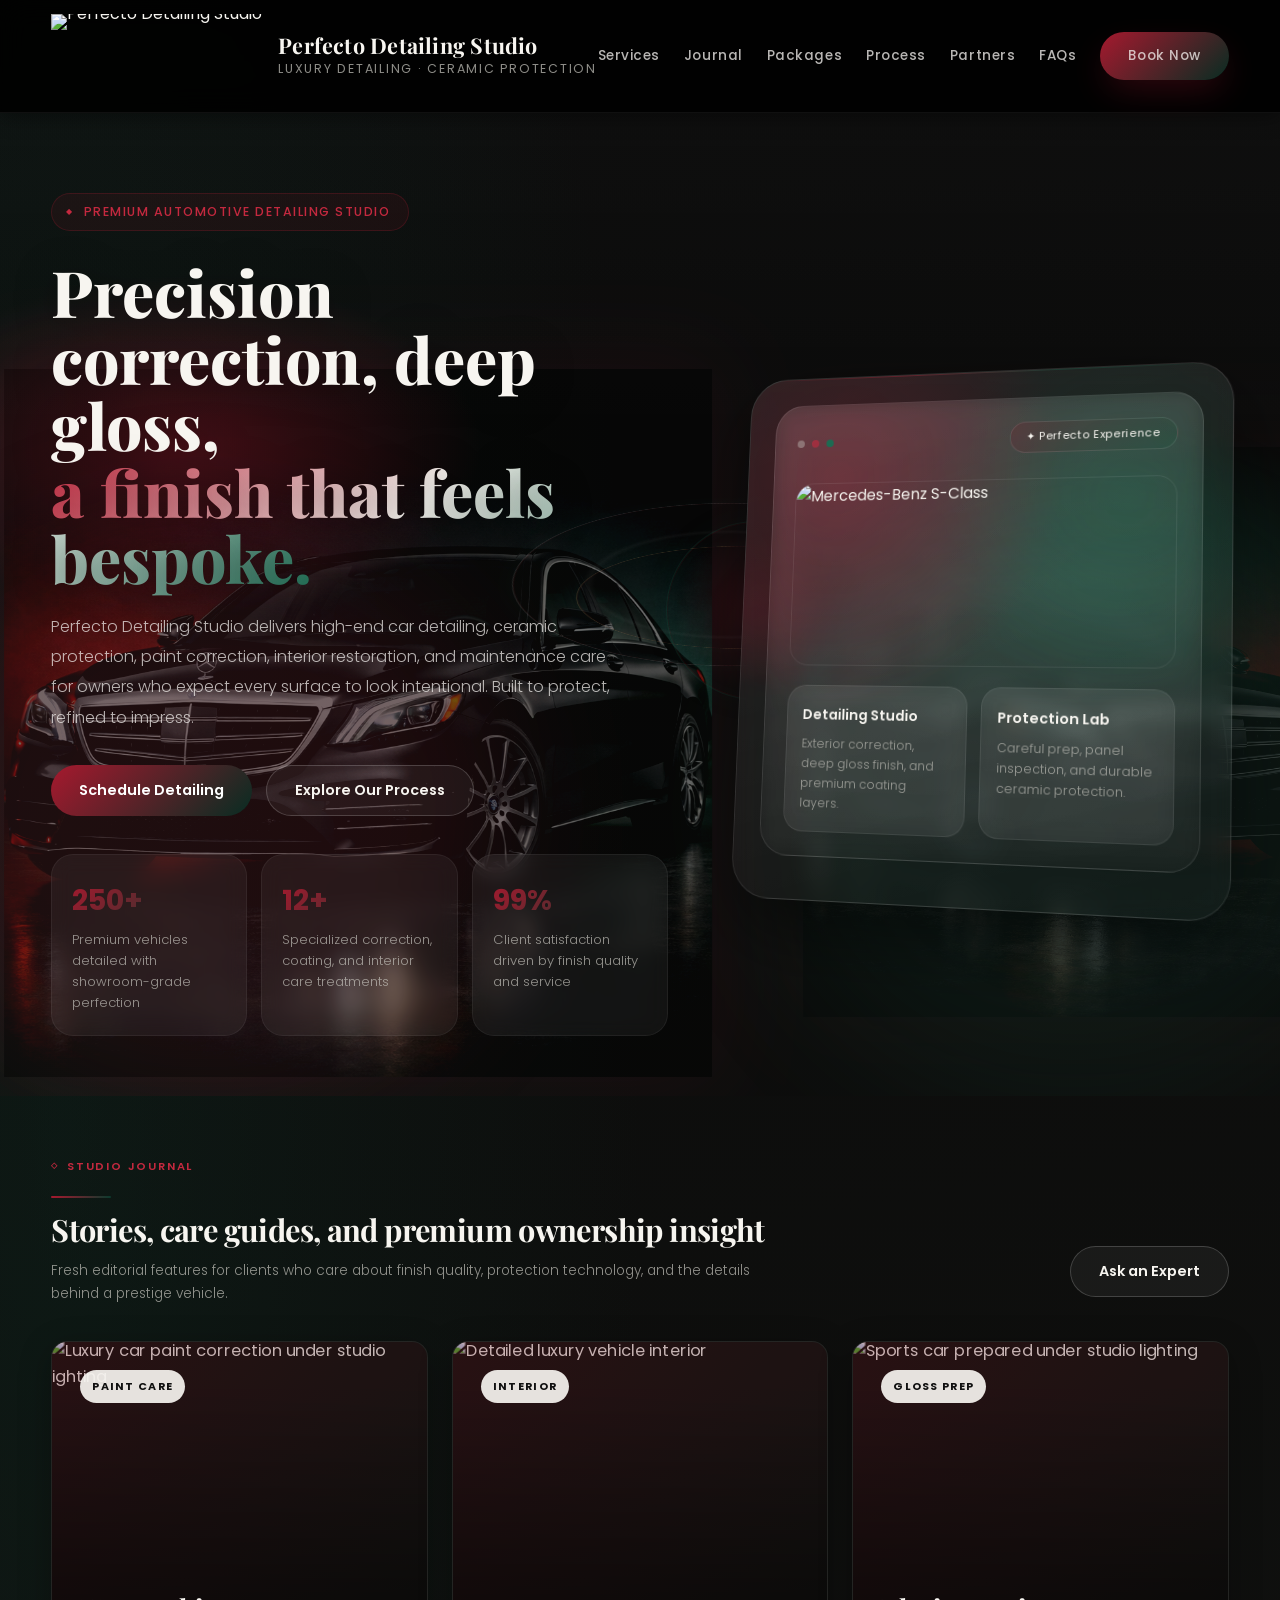
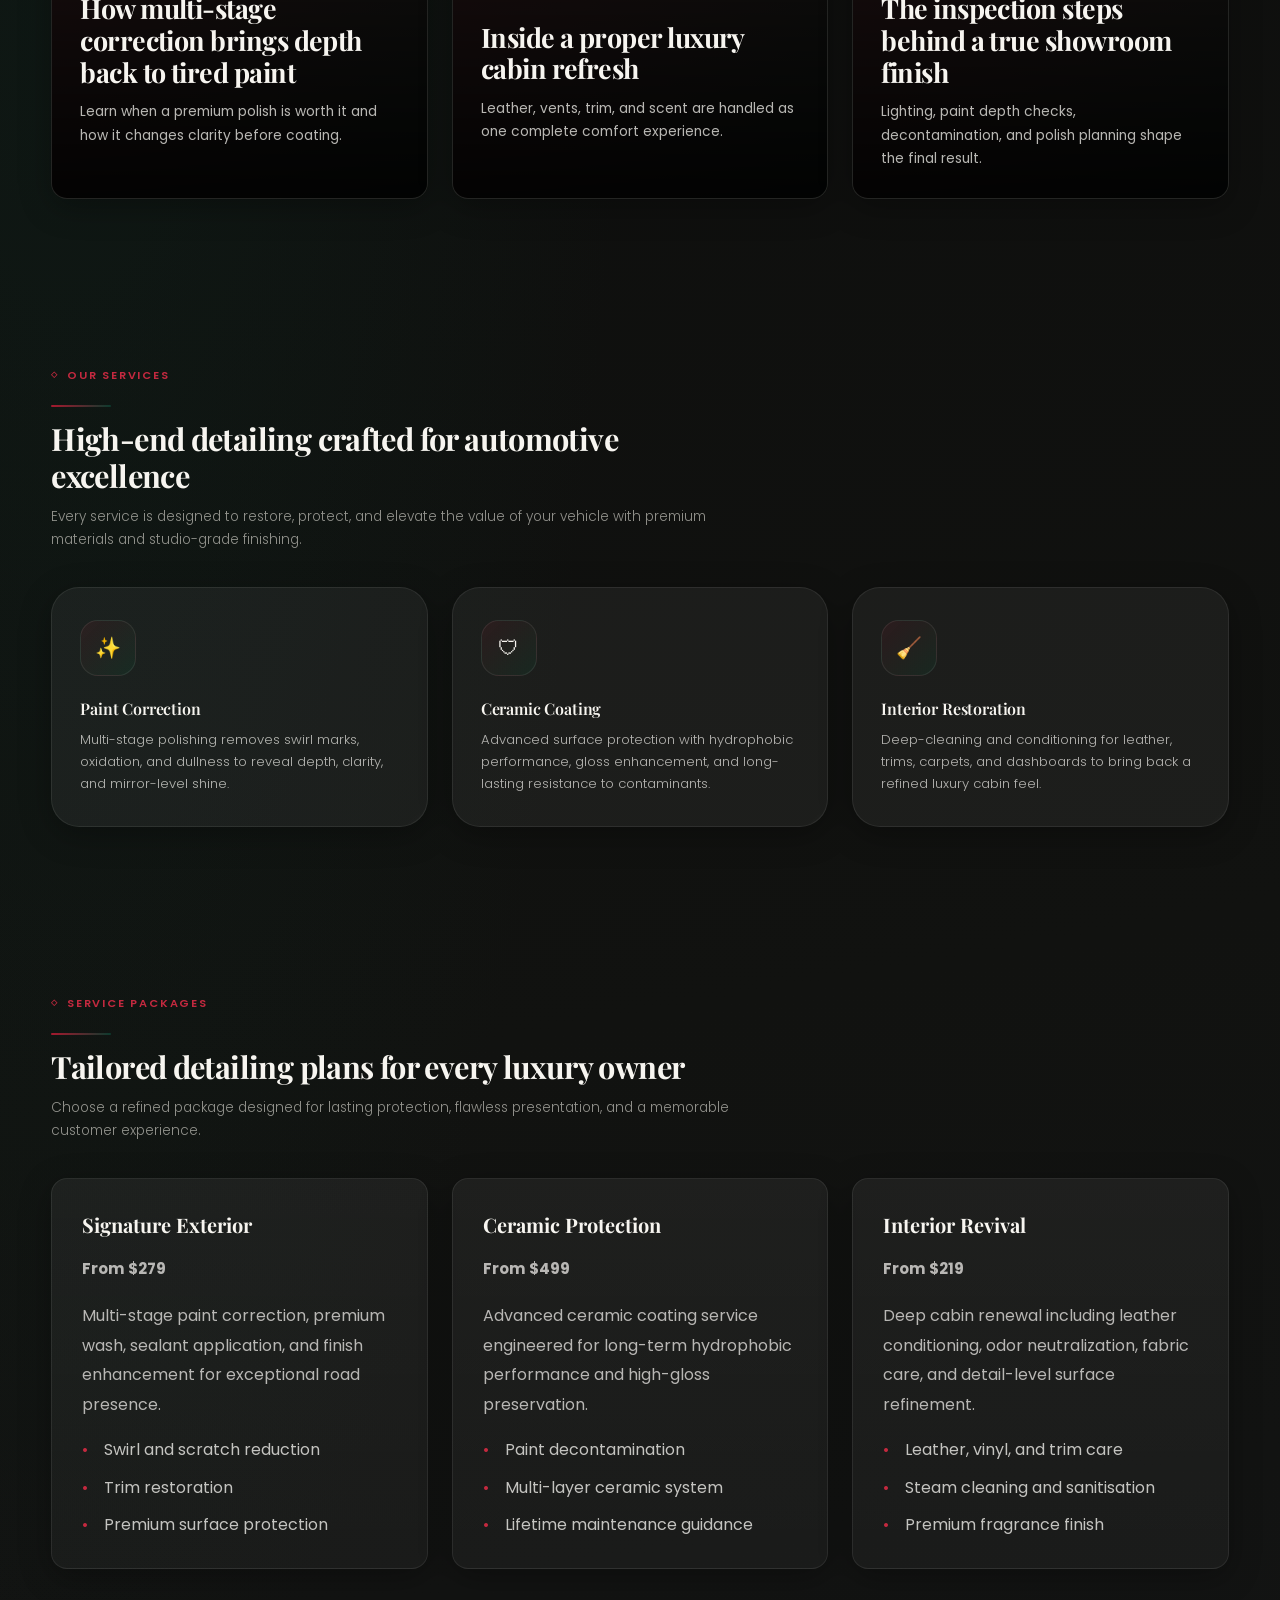
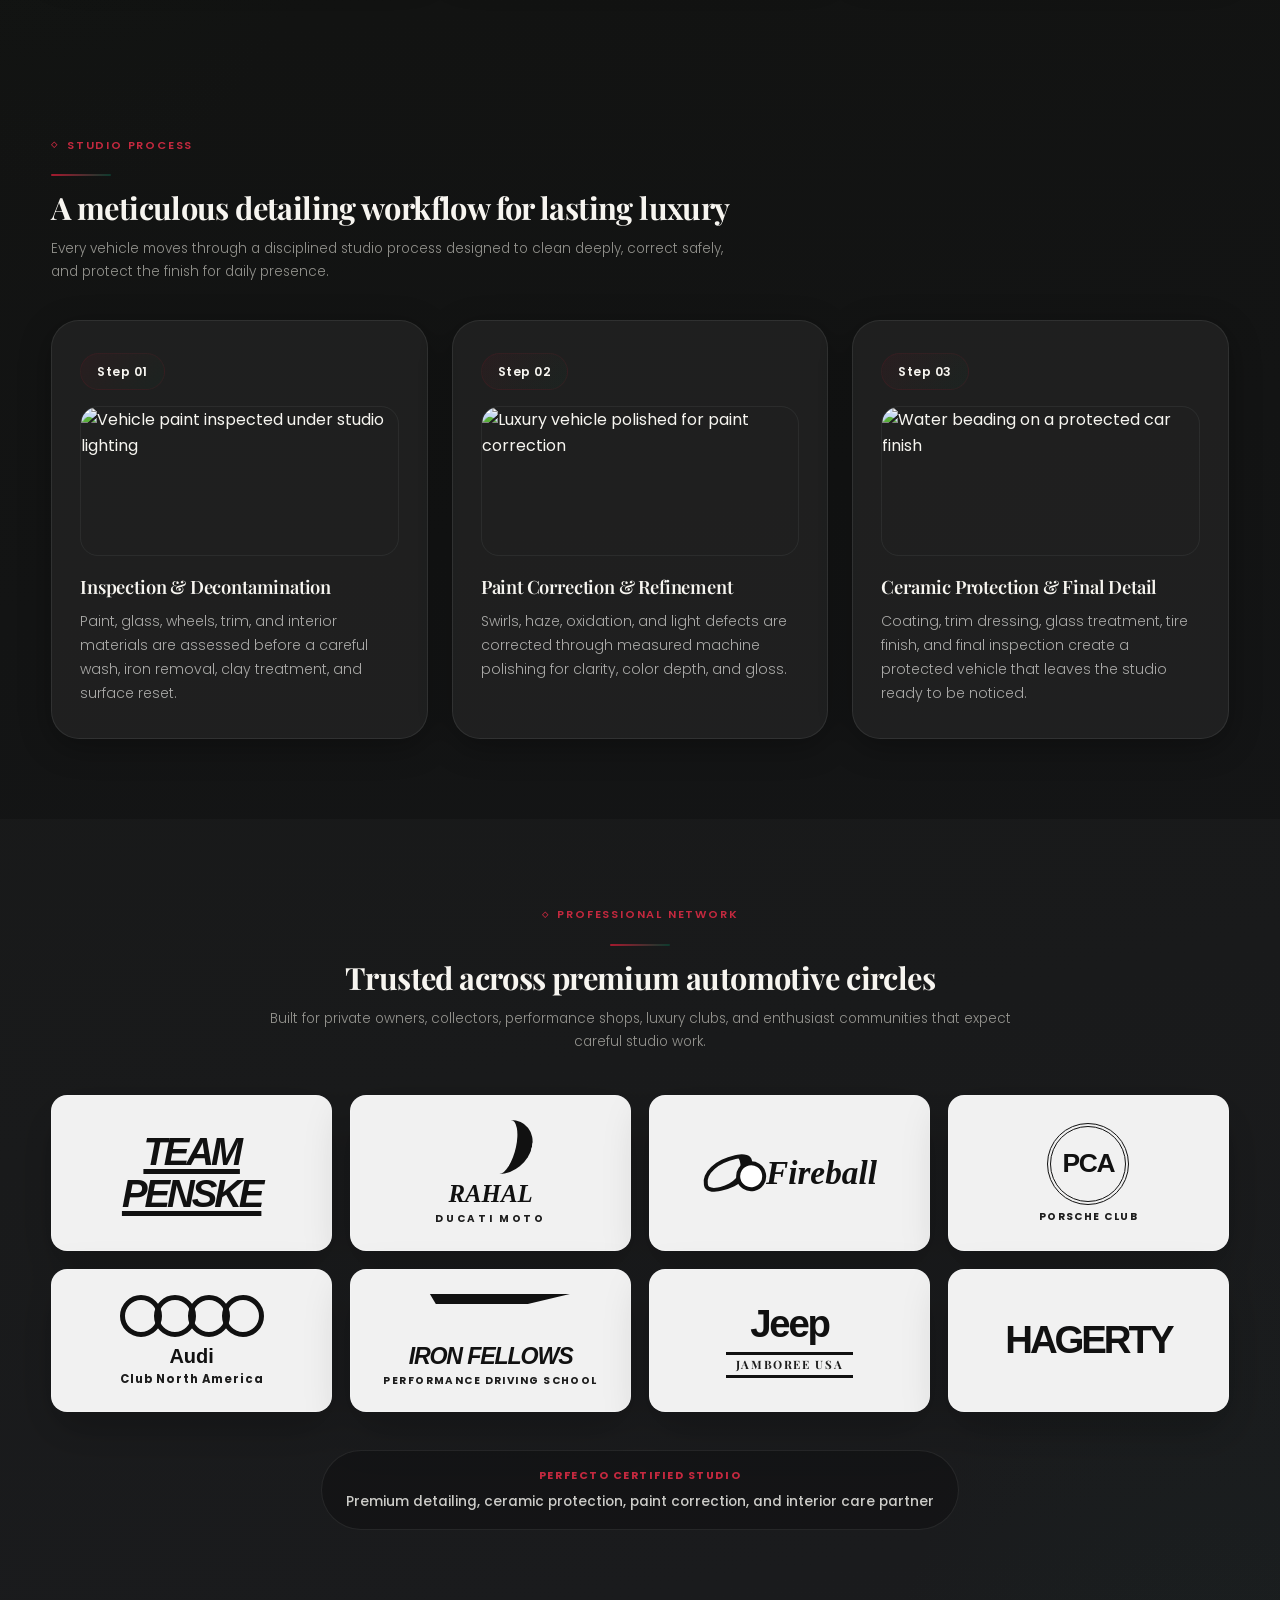
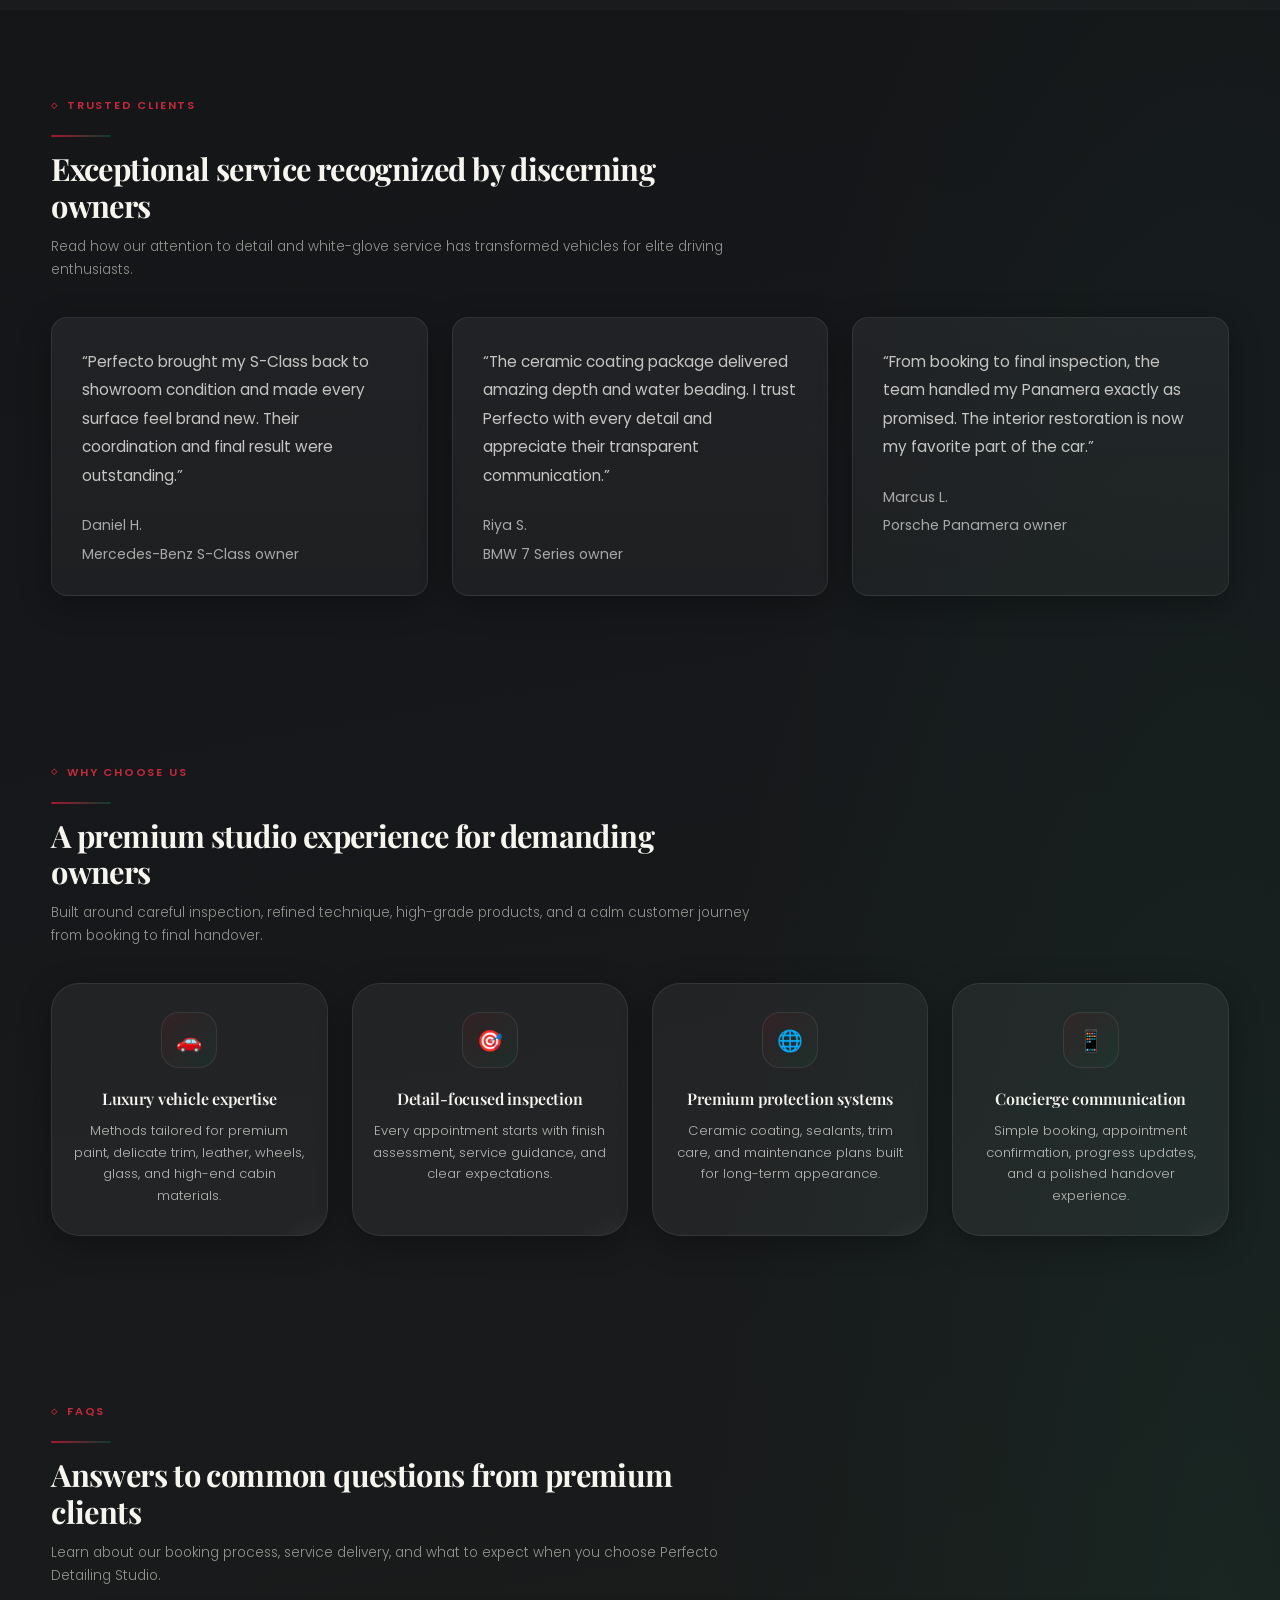
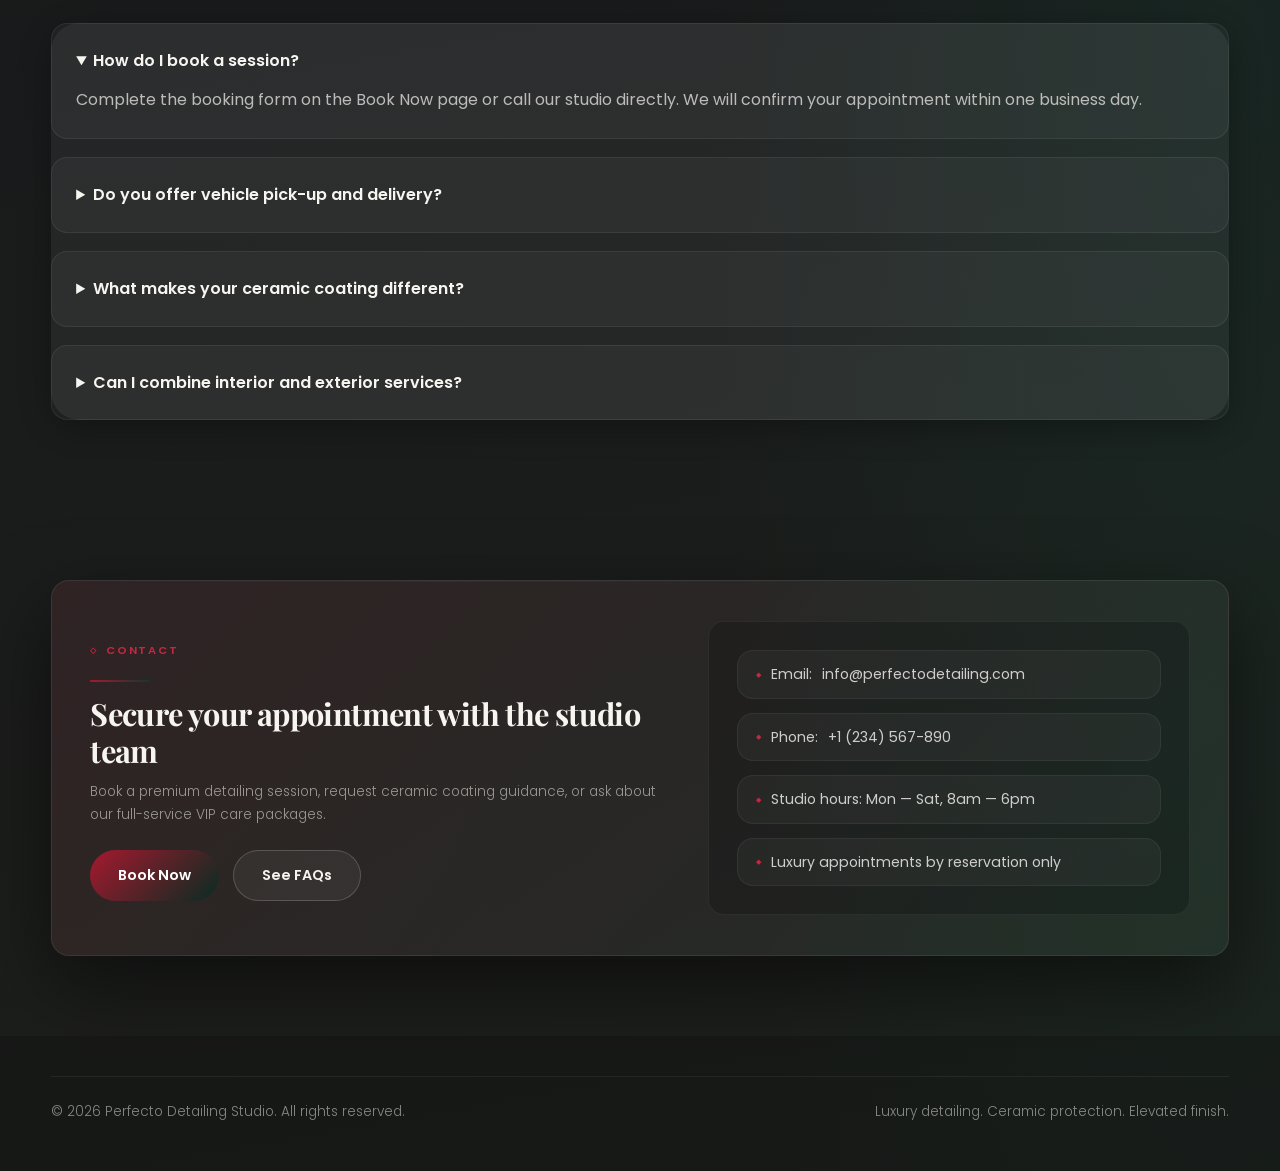
==== commit 661081f8: "phone view fixed" ====
--- a/index.html
+++ b/index.html
@@ -2,18 +2,18 @@
 <html lang="en">
 <head>
   <meta charset="UTF-8" />
-  <meta name="viewport" content="width=device-width, initial-scale=1.0" />
+  <meta name="viewport" content="width=device-width, initial-scale=1, viewport-fit=cover" />
   <title>Perfecto Detailing Studio</title>
-  <meta name="description" content="Perfecto Detailing Studio — elite car detailing, ceramic protection, paint correction, and luxury automotive resale." />
-
-  <!-- Fonts -->
+  <meta name="description" content="Perfecto Detailing Studio - elite paint correction, ceramic coating, interior restoration, and luxury automotive detailing." />
+  <meta name="theme-color" content="#0a0a0a" />
+  <meta name="format-detection" content="telephone=no" />
+
   <link rel="preconnect" href="https://fonts.googleapis.com" />
   <link rel="preconnect" href="https://fonts.gstatic.com" crossorigin />
   <link rel="preload" as="style" href="https://fonts.googleapis.com/css2?family=Playfair+Display:wght@700;800&family=Poppins:wght@300;400;600&display=swap" />
   <link href="https://fonts.googleapis.com/css2?family=Playfair+Display:wght@700;800&family=Poppins:wght@300;400;600&display=swap" rel="stylesheet" media="print" onload="this.media='all'" />
   <noscript><link href="https://fonts.googleapis.com/css2?family=Playfair+Display:wght@700;800&family=Poppins:wght@300;400;600&display=swap" rel="stylesheet" /></noscript>
 
-  <!-- Styles -->
   <link rel="stylesheet" href="css/base.css" />
   <link rel="stylesheet" href="css/header.css" />
   <link rel="stylesheet" href="css/hero.css" />
@@ -21,8 +21,6 @@
   <link rel="stylesheet" href="css/footer.css" />
 </head>
 <body>
-
-  <!-- Header -->
   <header>
     <div class="container nav">
       <div class="brand">
@@ -31,13 +29,15 @@
         </a>
         <div class="brand-text">
           <h1>Perfecto Detailing Studio</h1>
-          <p>Luxury detailing &middot; Elite resale</p>
+          <p>Luxury detailing &middot; Ceramic protection</p>
         </div>
       </div>
       <nav class="nav-links">
         <a href="#services">Services</a>
+        <a href="#journal">Journal</a>
         <a href="#packages">Packages</a>
-        <a href="#inventory">Luxury Cars</a>
+        <a href="#process">Process</a>
+        <a href="#partners">Partners</a>
         <a href="#faq">FAQs</a>
         <a href="book.html" class="btn btn-primary">Book Now</a>
       </nav>
@@ -45,25 +45,34 @@
   </header>
 
   <main>
-
-    <!-- Hero -->
     <section class="hero">
+      <div class="hero-background" aria-hidden="true">
+        <div class="hero-car-rail hero-car-rail-primary"></div>
+        <div class="hero-car-rail hero-car-rail-secondary"></div>
+        <div class="hero-light hero-light-red"></div>
+        <div class="hero-light hero-light-green"></div>
+      </div>
+      <div class="hero-orbit" aria-hidden="true">
+        <span></span>
+        <span></span>
+        <span></span>
+      </div>
       <div class="container hero-grid">
         <div class="hero-copy">
-          <div class="eyebrow">3D premium automotive experience</div>
+          <div class="eyebrow">Premium automotive detailing studio</div>
           <h2>
-            Precision shine, elite finish,<br />
-            <span class="accent">luxurious cars that speak power.</span>
+            Precision correction, deep gloss,<br />
+            <span class="accent">a finish that feels bespoke.</span>
           </h2>
           <p>
             Perfecto Detailing Studio delivers high-end car detailing, ceramic
-            protection, paint correction, interior restoration, and luxury car
-            reselling — all in one elevated destination. Built to impress,
-            crafted to perform.
+            protection, paint correction, interior restoration, and maintenance
+            care for owners who expect every surface to look intentional.
+            Built to protect, refined to impress.
           </p>
           <div class="hero-actions">
             <a href="book.html" class="btn btn-primary">Schedule Detailing</a>
-            <a href="#inventory" class="btn btn-outline">View Luxury Inventory</a>
+            <a href="#process" class="btn btn-outline">Explore Our Process</a>
           </div>
           <div class="stats">
             <div class="stat-card">
@@ -71,8 +80,8 @@
               <p>Premium vehicles detailed with showroom-grade perfection</p>
             </div>
             <div class="stat-card">
-              <h3>40+</h3>
-              <p>Luxury models available through premium resale sourcing</p>
+              <h3>12+</h3>
+              <p>Specialized correction, coating, and interior care treatments</p>
             </div>
             <div class="stat-card">
               <h3>99%</h3>
@@ -89,7 +98,7 @@
                   <div class="dots">
                     <span></span><span></span><span></span>
                   </div>
-                  <div class="mini-badge">✦ Perfecto Experience</div>
+                  <div class="mini-badge">&#10022; Perfecto Experience</div>
                 </div>
                 <div class="hero-car-img">
                   <img src="https://images.unsplash.com/photo-1618843479313-40f8afb4b4d8?w=900&auto=format&fit=crop&q=80" alt="Mercedes-Benz S-Class" decoding="async" />
@@ -100,8 +109,8 @@
                     <p>Exterior correction, deep gloss finish, and premium coating layers.</p>
                   </div>
                   <div class="screen-box">
-                    <h4>Luxury Resale</h4>
-                    <p>Handpicked elite cars verified for presentation and prestige.</p>
+                    <h4>Protection Lab</h4>
+                    <p>Careful prep, panel inspection, and durable ceramic protection.</p>
                   </div>
                 </div>
               </div>
@@ -111,7 +120,46 @@
       </div>
     </section>
 
-    <!-- Services -->
+    <section id="journal" class="journal-section">
+      <div class="container">
+        <div class="section-title section-title-row">
+          <div>
+            <span class="section-tag">Studio journal</span>
+            <div class="accent-divider"></div>
+            <h3>Stories, care guides, and premium ownership insight</h3>
+            <p>Fresh editorial features for clients who care about finish quality, protection technology, and the details behind a prestige vehicle.</p>
+          </div>
+          <a href="book.html" class="btn btn-outline">Ask an Expert</a>
+        </div>
+        <div class="journal-scroll" aria-label="Studio journal features">
+          <article class="journal-card">
+            <img src="https://images.unsplash.com/photo-1603386329225-868f9b1ee6c9?w=900&auto=format&fit=crop&q=78" alt="Luxury car paint correction under studio lighting" loading="lazy" decoding="async" />
+            <div class="journal-overlay">
+              <span>Paint Care</span>
+              <h4>How multi-stage correction brings depth back to tired paint</h4>
+              <p>Learn when a premium polish is worth it and how it changes clarity before coating.</p>
+            </div>
+          </article>
+          <article class="journal-card">
+            <img src="https://images.unsplash.com/photo-1619767886558-efdc259cde1a?w=900&auto=format&fit=crop&q=78" alt="Detailed luxury vehicle interior" loading="lazy" decoding="async" />
+            <div class="journal-overlay">
+              <span>Interior</span>
+              <h4>Inside a proper luxury cabin refresh</h4>
+              <p>Leather, vents, trim, and scent are handled as one complete comfort experience.</p>
+            </div>
+          </article>
+          <article class="journal-card">
+            <img src="https://images.unsplash.com/photo-1503736334956-4c8f8e92946d?w=900&auto=format&fit=crop&q=78" alt="Sports car prepared under studio lighting" loading="lazy" decoding="async" />
+            <div class="journal-overlay">
+              <span>Gloss Prep</span>
+              <h4>The inspection steps behind a true showroom finish</h4>
+              <p>Lighting, paint depth checks, decontamination, and polish planning shape the final result.</p>
+            </div>
+          </article>
+        </div>
+      </div>
+    </section>
+
     <section id="services">
       <div class="container">
         <div class="section-title">
@@ -122,17 +170,17 @@
         </div>
         <div class="services-grid">
           <article class="glass-card">
-            <div class="icon-box">✨</div>
+            <div class="icon-box">&#10024;</div>
             <h4>Paint Correction</h4>
             <p>Multi-stage polishing removes swirl marks, oxidation, and dullness to reveal depth, clarity, and mirror-level shine.</p>
           </article>
           <article class="glass-card">
-            <div class="icon-box">🛡️</div>
+            <div class="icon-box">&#128737;</div>
             <h4>Ceramic Coating</h4>
             <p>Advanced surface protection with hydrophobic performance, gloss enhancement, and long-lasting resistance to contaminants.</p>
           </article>
           <article class="glass-card">
-            <div class="icon-box">🧼</div>
+            <div class="icon-box">&#129529;</div>
             <h4>Interior Restoration</h4>
             <p>Deep-cleaning and conditioning for leather, trims, carpets, and dashboards to bring back a refined luxury cabin feel.</p>
           </article>
@@ -140,7 +188,6 @@
       </div>
     </section>
 
-    <!-- Packages -->
     <section id="packages">
       <div class="container">
         <div class="section-title">
@@ -184,51 +231,98 @@
       </div>
     </section>
 
-    <!-- Inventory -->
-    <section id="inventory">
-      <div class="container">
-        <div class="section-title">
-          <span class="section-tag">Luxury inventory</span>
-          <div class="accent-divider"></div>
-          <h3>Premium cars ready for resale and delivery</h3>
-          <p>Handpicked luxury vehicles verified for presentation, condition, and prestige — ready for serious buyers.</p>
+    <section id="process">
+      <div class="container">
+        <div class="section-title">
+          <span class="section-tag">Studio process</span>
+          <div class="accent-divider"></div>
+          <h3>A meticulous detailing workflow for lasting luxury</h3>
+          <p>Every vehicle moves through a disciplined studio process designed to clean deeply, correct safely, and protect the finish for daily presence.</p>
         </div>
         <div class="cars-grid">
-          <article class="glass-card car-sale-card">
+          <article class="glass-card process-card">
             <div>
-              <span class="price-tag">Starting at $85,000</span>
+              <span class="price-tag">Step 01</span>
               <div class="car-thumb-img">
-                <img src="https://images.unsplash.com/photo-1618843479313-40f8afb4b4d8?w=600&auto=format&fit=crop&q=75" alt="Mercedes-Benz S-Class" loading="lazy" decoding="async" />
+                <img src="https://images.unsplash.com/photo-1603386329225-868f9b1ee6c9?w=600&auto=format&fit=crop&q=75" alt="Vehicle paint inspected under studio lighting" loading="lazy" decoding="async" />
               </div>
-              <h4>Mercedes-Benz S-Class</h4>
-              <p>Elegant flagship comfort with executive styling, advanced tech, and a commanding premium road presence.</p>
-            </div>
-          </article>
-          <article class="glass-card car-sale-card">
+              <h4>Inspection & Decontamination</h4>
+              <p>Paint, glass, wheels, trim, and interior materials are assessed before a careful wash, iron removal, clay treatment, and surface reset.</p>
+            </div>
+          </article>
+          <article class="glass-card process-card">
             <div>
-              <span class="price-tag">Starting at $112,000</span>
+              <span class="price-tag">Step 02</span>
               <div class="car-thumb-img">
-                <img src="https://images.unsplash.com/photo-1555215695-3004980ad54e?w=600&auto=format&fit=crop&q=75" alt="BMW 7 Series" loading="lazy" decoding="async" />
+                <img src="https://images.unsplash.com/photo-1607860108855-64acf2078ed9?w=600&auto=format&fit=crop&q=75" alt="Luxury vehicle polished for paint correction" loading="lazy" decoding="async" />
               </div>
-              <h4>BMW 7 Series</h4>
-              <p>Dynamic luxury sedan combining high performance, refined interiors, and a clean prestige-focused silhouette.</p>
-            </div>
-          </article>
-          <article class="glass-card car-sale-card">
+              <h4>Paint Correction & Refinement</h4>
+              <p>Swirls, haze, oxidation, and light defects are corrected through measured machine polishing for clarity, color depth, and gloss.</p>
+            </div>
+          </article>
+          <article class="glass-card process-card">
             <div>
-              <span class="price-tag">Starting at $138,000</span>
+              <span class="price-tag">Step 03</span>
               <div class="car-thumb-img">
-                <img src="https://images.unsplash.com/photo-1503376780353-7e6692767b70?w=600&auto=format&fit=crop&q=75" alt="Porsche Panamera" loading="lazy" decoding="async" />
+                <img src="https://images.unsplash.com/photo-1520340356584-f9917d1eea6f?w=600&auto=format&fit=crop&q=75" alt="Water beading on a protected car finish" loading="lazy" decoding="async" />
               </div>
-              <h4>Porsche Panamera</h4>
-              <p>Sport-luxury engineering for buyers seeking striking design, speed, and top-tier driving character.</p>
-            </div>
-          </article>
-        </div>
-      </div>
-    </section>
-
-    <!-- Testimonials -->
+              <h4>Ceramic Protection & Final Detail</h4>
+              <p>Coating, trim dressing, glass treatment, tire finish, and final inspection create a protected vehicle that leaves the studio ready to be noticed.</p>
+            </div>
+          </article>
+        </div>
+      </div>
+    </section>
+
+    <section id="partners" class="partners-section">
+      <div class="container">
+        <div class="section-title centered-title">
+          <span class="section-tag">Professional network</span>
+          <div class="accent-divider"></div>
+          <h3>Trusted across premium automotive circles</h3>
+          <p>Built for private owners, collectors, performance shops, luxury clubs, and enthusiast communities that expect careful studio work.</p>
+        </div>
+        <div class="partner-grid" aria-label="Partner categories">
+          <div class="partner-logo logo-penske">
+            <strong>TEAM<br>PENSKE</strong>
+          </div>
+          <div class="partner-logo logo-rahal">
+            <span class="logo-swoosh"></span>
+            <strong>RAHAL</strong>
+            <small>DUCATI MOTO</small>
+          </div>
+          <div class="partner-logo logo-fireball">
+            <span class="logo-flame"></span>
+            <strong>Fireball</strong>
+          </div>
+          <div class="partner-logo logo-pca">
+            <span>PCA</span>
+            <small>PORSCHE CLUB</small>
+          </div>
+          <div class="partner-logo logo-audi">
+            <span class="rings"><i></i><i></i><i></i><i></i></span>
+            <strong>Audi</strong>
+            <small>Club North America</small>
+          </div>
+          <div class="partner-logo logo-iron">
+            <strong>IRON FELLOWS</strong>
+            <small>Performance Driving School</small>
+          </div>
+          <div class="partner-logo logo-jeep">
+            <strong>Jeep</strong>
+            <small>Jamboree USA</small>
+          </div>
+          <div class="partner-logo logo-hagerty">
+            <strong>HAGERTY</strong>
+          </div>
+        </div>
+        <div class="partner-certification">
+          <span>Perfecto certified studio</span>
+          <strong>Premium detailing, ceramic protection, paint correction, and interior care partner</strong>
+        </div>
+      </div>
+    </section>
+
     <section id="testimonials">
       <div class="container">
         <div class="section-title">
@@ -239,21 +333,21 @@
         </div>
         <div class="testimonials-grid">
           <article class="testimonial-card">
-            <p>“Perfecto brought my S-Class back to showroom condition and made every surface feel brand new. Their coordination and final result were outstanding.”</p>
+            <p>&ldquo;Perfecto brought my S-Class back to showroom condition and made every surface feel brand new. Their coordination and final result were outstanding.&rdquo;</p>
             <div class="testimonial-meta">
               <span>Daniel H.</span>
               <span>Mercedes-Benz S-Class owner</span>
             </div>
           </article>
           <article class="testimonial-card">
-            <p>“The ceramic coating package delivered amazing depth and water beading. I trust Perfecto with every detail and appreciate their transparent communication.”</p>
+            <p>&ldquo;The ceramic coating package delivered amazing depth and water beading. I trust Perfecto with every detail and appreciate their transparent communication.&rdquo;</p>
             <div class="testimonial-meta">
               <span>Riya S.</span>
               <span>BMW 7 Series owner</span>
             </div>
           </article>
           <article class="testimonial-card">
-            <p>“From booking to delivery, the team handled my Panamera exactly as promised. The interior restoration is now my favorite part of the car.”</p>
+            <p>&ldquo;From booking to final inspection, the team handled my Panamera exactly as promised. The interior restoration is now my favorite part of the car.&rdquo;</p>
             <div class="testimonial-meta">
               <span>Marcus L.</span>
               <span>Porsche Panamera owner</span>
@@ -263,41 +357,39 @@
       </div>
     </section>
 
-    <!-- Why Us -->
     <section id="why-us">
       <div class="container">
         <div class="section-title">
           <span class="section-tag">Why choose us</span>
           <div class="accent-divider"></div>
-          <h3>A bold brand presence with a premium customer journey</h3>
-          <p>Built to position your studio as modern, luxurious, and trusted for both vehicle care and exclusive resale.</p>
+          <h3>A premium studio experience for demanding owners</h3>
+          <p>Built around careful inspection, refined technique, high-grade products, and a calm customer journey from booking to final handover.</p>
         </div>
         <div class="features-grid">
           <article class="glass-card feature-item">
-            <div class="icon-box">🚗</div>
-            <h4>Luxury-first branding</h4>
-            <p>Strong visual styling that communicates prestige and exclusivity.</p>
+            <div class="icon-box">&#128663;</div>
+            <h4>Luxury vehicle expertise</h4>
+            <p>Methods tailored for premium paint, delicate trim, leather, wheels, glass, and high-end cabin materials.</p>
           </article>
           <article class="glass-card feature-item">
-            <div class="icon-box">🎯</div>
-            <h4>Lead-focused layout</h4>
-            <p>Calls to action positioned to drive bookings and buyer inquiries.</p>
+            <div class="icon-box">&#127919;</div>
+            <h4>Detail-focused inspection</h4>
+            <p>Every appointment starts with finish assessment, service guidance, and clear expectations.</p>
           </article>
           <article class="glass-card feature-item">
-            <div class="icon-box">🌐</div>
-            <h4>Modern 3D feel</h4>
-            <p>Layered depth, shadows, and motion create a high-end immersive look.</p>
+            <div class="icon-box">&#127760;</div>
+            <h4>Premium protection systems</h4>
+            <p>Ceramic coating, sealants, trim care, and maintenance plans built for long-term appearance.</p>
           </article>
           <article class="glass-card feature-item">
-            <div class="icon-box">📱</div>
-            <h4>Responsive design</h4>
-            <p>Optimised for desktop, tablet, and mobile without losing visual impact.</p>
-          </article>
-        </div>
-      </div>
-    </section>
-
-    <!-- FAQs -->
+            <div class="icon-box">&#128241;</div>
+            <h4>Concierge communication</h4>
+            <p>Simple booking, appointment confirmation, progress updates, and a polished handover experience.</p>
+          </article>
+        </div>
+      </div>
+    </section>
+
     <section id="faq">
       <div class="container">
         <div class="section-title">
@@ -327,7 +419,6 @@
       </div>
     </section>
 
-    <!-- Contact / CTA -->
     <section id="contact">
       <div class="container">
         <div class="cta-box">
@@ -336,7 +427,7 @@
               <span class="section-tag">Contact</span>
               <div class="accent-divider"></div>
               <h3>Secure your appointment with the studio team</h3>
-              <p>Book a premium detailing session, request a luxury resale consultation, or ask about our full-service VIP packages.</p>
+              <p>Book a premium detailing session, request ceramic coating guidance, or ask about our full-service VIP care packages.</p>
             </div>
             <div class="hero-actions" style="margin-top:24px;margin-bottom:0;">
               <a href="book.html" class="btn btn-primary">Book Now</a>
@@ -347,23 +438,20 @@
             <ul>
               <li>Email: <a href="mailto:info@perfectodetailing.com">info@perfectodetailing.com</a></li>
               <li>Phone: <a href="tel:+1234567890">+1 (234) 567-890</a></li>
-              <li>Studio hours: Mon — Sat, 8am — 6pm</li>
+              <li>Studio hours: Mon &mdash; Sat, 8am &mdash; 6pm</li>
               <li>Luxury appointments by reservation only</li>
             </ul>
           </div>
         </div>
       </div>
     </section>
-
   </main>
 
-  <!-- Footer -->
   <footer>
     <div class="container footer-wrap">
       <p>&copy; 2026 Perfecto Detailing Studio. All rights reserved.</p>
-      <p>Luxury detailing. Premium resale. Elevated presence.</p>
+      <p>Luxury detailing. Ceramic protection. Elevated finish.</p>
     </div>
   </footer>
-
 </body>
 </html>
--- a/css/base.css
+++ b/css/base.css
@@ -162,3 +162,40 @@
   font-size: 0.82rem;
   font-weight: 300;
 }
+
+@media (max-width: 760px) {
+  .container {
+    width: min(100% - 32px, 1180px);
+  }
+
+  section {
+    padding: 56px 0;
+  }
+
+  .section-title {
+    margin-bottom: 24px;
+  }
+
+  .section-title .section-tag {
+    font-size: 0.65rem;
+    letter-spacing: 0.14em;
+  }
+
+  .section-title h3 {
+    font-size: clamp(1.55rem, 8vw, 1.95rem);
+    line-height: 1.15;
+  }
+
+  .glass-card {
+    padding: 24px 20px;
+    border-radius: 14px;
+  }
+
+  .glass-card h4 {
+    font-size: 0.98rem;
+  }
+
+  .glass-card p {
+    font-size: 0.9rem;
+  }
+}
--- a/css/header.css
+++ b/css/header.css
@@ -7,6 +7,7 @@
 
 header {
   position: sticky;
+  position: -webkit-sticky;
   top: 0;
   z-index: 1000;
 
@@ -70,7 +71,7 @@
 .nav-links {
   display: flex;
   align-items: center;
-  gap: 32px;
+  gap: 24px;
 }
 .nav-links a {
   font-size: 0.85rem;
@@ -127,3 +128,104 @@
   background: rgba(196, 30, 58, 0.10);
   transform: translateY(-3px);
 }
+
+header {
+  background: rgba(0, 0, 0, 0.88);
+  backdrop-filter: blur(14px);
+  -webkit-backdrop-filter: blur(14px);
+  border-bottom: 1px solid rgba(255, 255, 255, 0.06);
+}
+
+@supports not ((backdrop-filter: blur(1px)) or (-webkit-backdrop-filter: blur(1px))) {
+  header {
+    background: rgba(0, 0, 0, 0.96);
+  }
+}
+
+.brand .logo {
+  background: transparent;
+}
+
+.brand .logo img {
+  height: 84px;
+}
+
+.nav-links {
+  flex-wrap: wrap;
+  justify-content: flex-end;
+}
+
+.nav-links a {
+  white-space: nowrap;
+}
+
+@media (max-width: 1080px) {
+  .nav {
+    gap: 14px;
+    align-items: flex-start;
+  }
+
+  .brand-text h1 {
+    font-size: 1.15rem;
+  }
+
+  .brand-text p {
+    letter-spacing: 0.1em;
+  }
+}
+
+@media (max-width: 760px) {
+  .nav {
+    padding: 12px 0 14px;
+  }
+
+  .brand {
+    width: 100%;
+    gap: 12px;
+  }
+
+  .brand .logo img {
+    height: 64px;
+  }
+
+  .brand-text h1 {
+    font-size: 1rem;
+  }
+
+  .brand-text p {
+    font-size: 0.66rem;
+    letter-spacing: 0.12em;
+  }
+
+  .nav-links {
+    width: 100%;
+    flex-wrap: nowrap;
+    justify-content: flex-start;
+    overflow-x: auto;
+    gap: 10px;
+    padding-bottom: 2px;
+    -webkit-overflow-scrolling: touch;
+    scrollbar-width: none;
+  }
+
+  .nav-links::-webkit-scrollbar {
+    display: none;
+  }
+
+  .nav-links a {
+    flex: 0 0 auto;
+    padding: 8px 14px;
+    border-radius: 999px;
+    border: 1px solid rgba(255, 255, 255, 0.08);
+    background: rgba(255, 255, 255, 0.03);
+  }
+
+  .nav-links a::after {
+    display: none;
+  }
+
+  .btn {
+    padding: 11px 18px;
+    font-size: 0.82rem;
+  }
+}
--- a/css/hero.css
+++ b/css/hero.css
@@ -5,12 +5,140 @@
   position: relative;
   z-index: 1;
   padding: 80px 0 60px;
+  overflow: hidden;
+}
+.hero-background {
+  position: absolute;
+  inset: 0;
+  z-index: 0;
+  pointer-events: none;
+  overflow: hidden;
+  opacity: 1;
+}
+.hero-orbit {
+  position: absolute;
+  inset: 0;
+  z-index: 0;
+  pointer-events: none;
+  transform-style: preserve-3d;
+}
+.hero-orbit span {
+  position: absolute;
+  left: 56%;
+  top: 48%;
+  border-radius: 50%;
+  border: 1px solid rgba(247, 245, 240, 0.12);
+  box-shadow:
+    0 0 0 1px rgba(166, 25, 46, 0.08) inset,
+    0 0 30px rgba(28, 107, 82, 0.06);
+  transform-style: preserve-3d;
+}
+.hero-orbit span:nth-child(1) {
+  width: 34vw;
+  height: 34vw;
+  max-width: 520px;
+  max-height: 520px;
+  margin-left: -16vw;
+  margin-top: -17vw;
+  transform: rotateX(68deg) rotateZ(16deg);
+  background:
+    radial-gradient(circle at 50% 50%, transparent 44%, rgba(247, 245, 240, 0.03) 46%, transparent 48%);
+  animation: orbit-spin 18s linear infinite;
+}
+.hero-orbit span:nth-child(2) {
+  width: 26vw;
+  height: 26vw;
+  max-width: 410px;
+  max-height: 410px;
+  margin-left: -11vw;
+  margin-top: -12vw;
+  transform: rotateX(72deg) rotateZ(-18deg);
+  border-color: rgba(215, 181, 109, 0.18);
+  animation: orbit-spin-reverse 24s linear infinite;
+}
+.hero-orbit span:nth-child(3) {
+  width: 14vw;
+  height: 14vw;
+  max-width: 220px;
+  max-height: 220px;
+  margin-left: -4vw;
+  margin-top: -5vw;
+  background:
+    radial-gradient(circle, rgba(166, 25, 46, 0.20), transparent 66%);
+  border-color: rgba(28, 107, 82, 0.18);
+  animation: orbit-pulse 4.8s ease-in-out infinite;
+}
+.hero-background::before {
+  content: "";
+  position: absolute;
+  inset: 0;
+  background:
+    radial-gradient(ellipse 38% 28% at 14% 34%, rgba(166, 25, 46, 0.38), transparent 62%),
+    radial-gradient(ellipse 38% 28% at 86% 48%, rgba(28, 107, 82, 0.32), transparent 62%),
+    linear-gradient(180deg, rgba(255, 255, 255, 0.02), transparent 34%);
+}
+.hero-car-rail {
+  position: absolute;
+  left: -6%;
+  width: 68%;
+  height: 72%;
+  bottom: 2%;
+  background-image: url("../assets/mercedes.jpg");
+  background-repeat: no-repeat;
+  background-position: center center;
+  background-size: contain;
+  filter: saturate(1.18) contrast(1.18) brightness(0.92) drop-shadow(0 0 42px rgba(166, 25, 46, 0.22));
+  opacity: 0.42;
+  transform-origin: center;
+  mix-blend-mode: screen;
+  will-change: transform, opacity;
+}
+
+@supports not (mix-blend-mode: screen) {
+  .hero-car-rail {
+    mix-blend-mode: normal;
+    opacity: 0.35;
+  }
+}
+.hero-car-rail-primary {
+  animation: car-drift-primary 18s linear infinite;
+}
+.hero-car-rail-secondary {
+  left: auto;
+  right: -10%;
+  width: 50%;
+  height: 58%;
+  bottom: 8%;
+  opacity: 0.22;
+  transform: scaleX(-1);
+  animation: car-drift-secondary 24s linear infinite;
+}
+.hero-light {
+  position: absolute;
+  width: 48%;
+  height: 58%;
+  bottom: 0;
+  border-radius: 50%;
+  filter: blur(70px);
+  opacity: 0.34;
+  animation: light-pulse 9s ease-in-out infinite;
+}
+.hero-light-red {
+  left: -8%;
+  background: rgba(166, 25, 46, 0.42);
+}
+.hero-light-green {
+  right: -8%;
+  background: rgba(28, 107, 82, 0.38);
+  animation-delay: -4.5s;
 }
 .hero-grid {
   display: grid;
   grid-template-columns: 1.1fr 0.9fr;
   align-items: center;
   gap: 56px;
+  position: relative;
+  z-index: 1;
 }
 
 .eyebrow {
@@ -106,6 +234,7 @@
   position: relative;
   perspective: 1400px;
   min-height: 580px;
+  transform-style: preserve-3d;
 }
 
 .car-card {
@@ -122,8 +251,9 @@
   overflow: hidden;
   transition: transform 0.4s ease;
   will-change: transform;
-}
-.car-card:hover { transform: rotateY(-8deg) rotateX(4deg); }
+  animation: premium-float 8s ease-in-out infinite;
+}
+.car-card:hover { transform: rotateY(-8deg) rotateX(4deg) translateY(-4px); }
 .car-card::before {
   content: "";
   position: absolute;
@@ -147,6 +277,7 @@
   z-index: 1;
   padding: 28px;
   height: 100%;
+  animation: card-shift 10s ease-in-out infinite;
 }
 
 
@@ -211,6 +342,7 @@
   border: 1px solid rgba(255, 255, 255, 0.08);
   padding: 18px 16px;
   transition: background 0.2s ease;
+  transform: translateZ(0);
 }
 .screen-box:hover { background: rgba(255, 255, 255, 0.09); }
 .screen-box h4 {
@@ -225,3 +357,286 @@
   color: var(--white-dim);
   margin: 0;
 }
+
+.hero h2 {
+  letter-spacing: 0;
+}
+
+.hero p {
+  max-width: 56ch;
+}
+
+.car-card,
+.mock-screen,
+.screen-box,
+.stat-card {
+  backdrop-filter: blur(10px);
+  -webkit-backdrop-filter: blur(10px);
+}
+
+@supports not ((backdrop-filter: blur(1px)) or (-webkit-backdrop-filter: blur(1px))) {
+  .car-card,
+  .mock-screen,
+  .screen-box,
+  .stat-card {
+    backdrop-filter: none;
+    -webkit-backdrop-filter: none;
+    background-color: rgba(255, 255, 255, 0.08);
+  }
+}
+
+@keyframes car-drift-primary {
+  0% { transform: translateX(-2%) translateY(0) scale(1); opacity: 0.34; }
+  50% { transform: translateX(6%) translateY(-1.5%) scale(1.03); opacity: 0.48; }
+  100% { transform: translateX(14%) translateY(0) scale(1); opacity: 0.34; }
+}
+
+@keyframes car-drift-secondary {
+  0% { transform: scaleX(-1) translateX(0) translateY(1%) scale(0.95); opacity: 0.18; }
+  50% { transform: scaleX(-1) translateX(-8%) translateY(-0.5%) scale(1); opacity: 0.28; }
+  100% { transform: scaleX(-1) translateX(-16%) translateY(1%) scale(0.95); opacity: 0.18; }
+}
+
+@keyframes light-pulse {
+  0%, 100% { transform: scale(0.98); opacity: 0.22; }
+  50% { transform: scale(1.04); opacity: 0.38; }
+}
+
+@keyframes premium-float {
+  0%, 100% { transform: rotateY(-14deg) rotateX(6deg) translateY(0) translateZ(0); }
+  50% { transform: rotateY(-12deg) rotateX(5deg) translateY(-10px) translateZ(12px); }
+}
+
+@keyframes card-shift {
+  0%, 100% { transform: translate3d(0, 0, 0); }
+  50% { transform: translate3d(0, -4px, 18px); }
+}
+
+@keyframes orbit-spin {
+  0% { transform: rotateX(68deg) rotateZ(16deg) rotate(0deg); }
+  100% { transform: rotateX(68deg) rotateZ(16deg) rotate(360deg); }
+}
+
+@keyframes orbit-spin-reverse {
+  0% { transform: rotateX(72deg) rotateZ(-18deg) rotate(0deg); }
+  100% { transform: rotateX(72deg) rotateZ(-18deg) rotate(-360deg); }
+}
+
+@keyframes orbit-pulse {
+  0%, 100% { transform: scale(0.96); opacity: 0.68; }
+  50% { transform: scale(1.08); opacity: 1; }
+}
+
+@media (max-width: 1080px) {
+  .hero {
+    padding: 64px 0 36px;
+  }
+
+  .hero-grid {
+    gap: 34px;
+  }
+
+  .hero-visual {
+    min-height: 440px;
+  }
+
+  .car-card {
+    position: relative;
+    inset: 0;
+    width: 100%;
+    min-height: 0;
+    transform: none;
+  }
+
+  .car-card:hover {
+    transform: none;
+  }
+
+  .hero-car-rail {
+    left: -18%;
+    width: 74%;
+    height: 62%;
+    opacity: 0.28;
+  }
+
+  .hero-car-rail-secondary {
+    right: -20%;
+    width: 58%;
+    height: 50%;
+  }
+
+  .hero-orbit span:nth-child(1) {
+    width: 48vw;
+    height: 48vw;
+    margin-left: -24vw;
+    margin-top: -24vw;
+  }
+
+  .hero-orbit span:nth-child(2) {
+    width: 36vw;
+    height: 36vw;
+    margin-left: -18vw;
+    margin-top: -18vw;
+  }
+
+  .hero-orbit span:nth-child(3) {
+    width: 18vw;
+    height: 18vw;
+    margin-left: -9vw;
+    margin-top: -9vw;
+  }
+}
+
+@media (max-width: 760px) {
+  .hero {
+    padding: 42px 0 28px;
+  }
+
+  .hero-background {
+    opacity: 1;
+  }
+
+  .eyebrow {
+    font-size: 0.68rem;
+    letter-spacing: 0.1em;
+    padding: 7px 13px;
+    margin-bottom: 18px;
+  }
+
+  .hero h2 {
+    font-size: clamp(2.1rem, 10vw, 2.8rem);
+    line-height: 1.06;
+    margin-bottom: 16px;
+  }
+
+  .hero p {
+    font-size: 0.95rem;
+    line-height: 1.75;
+    margin-bottom: 22px;
+  }
+
+  .hero-actions {
+    margin-bottom: 24px;
+  }
+
+  .hero-actions .btn {
+    width: 100%;
+  }
+
+  .stats {
+    grid-template-columns: 1fr;
+  }
+
+  .stat-card {
+    padding: 18px 16px;
+    border-radius: 18px;
+  }
+
+  .stat-card h3 {
+    font-size: 1.55rem;
+  }
+
+  .hero-visual {
+    min-height: 0;
+    perspective: none;
+  }
+
+  .hero-car-rail {
+    width: 114%;
+    height: 44%;
+    left: -30%;
+    bottom: 12%;
+    opacity: 0.24;
+    filter: saturate(1.08) contrast(1.08) brightness(0.76);
+  }
+
+  .hero-car-rail-secondary,
+  .hero-light {
+    display: none;
+  }
+
+  .hero-orbit {
+    opacity: 0.55;
+  }
+
+  .hero-orbit span:nth-child(1) {
+    width: 92vw;
+    height: 92vw;
+    margin-left: -46vw;
+    margin-top: -46vw;
+  }
+
+  .hero-orbit span:nth-child(2) {
+    width: 68vw;
+    height: 68vw;
+    margin-left: -34vw;
+    margin-top: -34vw;
+  }
+
+  .hero-orbit span:nth-child(3) {
+    width: 26vw;
+    height: 26vw;
+    margin-left: -13vw;
+    margin-top: -13vw;
+  }
+
+  .car-card-content {
+    padding: 18px;
+  }
+
+  .mock-screen {
+    padding: 18px;
+    gap: 14px;
+    border-radius: 22px;
+  }
+
+  .screen-top {
+    gap: 10px;
+  }
+
+  .mini-badge {
+    font-size: 0.62rem;
+    padding: 5px 11px;
+  }
+
+  .hero-car-img {
+    height: 160px;
+    border-radius: 16px;
+  }
+
+  .screen-grid {
+    grid-template-columns: 1fr;
+  }
+
+  .screen-box {
+    border-radius: 16px;
+    padding: 14px 12px;
+  }
+}
+
+@media (prefers-reduced-motion: reduce) {
+  .hero-car-rail,
+  .hero-light,
+  .hero-orbit span,
+  .car-card,
+  .stat-card,
+  .screen-box,
+  .journal-card,
+  .partner-logo,
+  .glass-card {
+    animation: none !important;
+    transition: none !important;
+  }
+}
+
+@supports not (transform-style: preserve-3d) {
+  .hero-orbit,
+  .hero-orbit span,
+  .hero-visual {
+    transform-style: flat;
+  }
+
+  .car-card {
+    animation: none;
+  }
+}
--- a/css/sections.css
+++ b/css/sections.css
@@ -1,5 +1,5 @@
 /* ═══════════════════════════════════════════
-   SECTIONS — services, inventory, why-us, cta
+   SECTIONS — services, process, partners, why-us, cta
    ═══════════════════════════════════════════ */
 
 /* ── Grids ── */
@@ -13,9 +13,317 @@
 .cars-grid     { grid-template-columns: repeat(3, 1fr); }
 .features-grid { grid-template-columns: repeat(4, 1fr); }
 
-/* ── Car sale card ── */
-.car-sale-card { min-height: 380px; display: flex; flex-direction: column; }
-.car-sale-card > div:first-child {
+.section-title-row {
+  max-width: none;
+  display: flex;
+  align-items: end;
+  justify-content: space-between;
+  gap: 28px;
+}
+.section-title-row > div {
+  max-width: 720px;
+}
+.section-title-row .btn {
+  flex: 0 0 auto;
+  margin-bottom: 8px;
+}
+
+/* Journal */
+.journal-section {
+  padding-top: 54px;
+}
+.journal-scroll {
+  display: grid;
+  grid-template-columns: repeat(3, minmax(0, 1fr));
+  gap: 24px;
+}
+.journal-card {
+  min-height: 430px;
+  border-radius: 28px;
+  overflow: hidden;
+  position: relative;
+  isolation: isolate;
+  border: 1px solid rgba(255, 255, 255, 0.08);
+  box-shadow: var(--shadow-sm);
+  background: var(--dark-surface);
+  transition: transform 0.25s ease, border-color 0.25s ease, box-shadow 0.25s ease;
+}
+.journal-card:hover {
+  transform: translateY(-6px);
+  border-color: rgba(196, 30, 58, 0.20);
+  box-shadow: 0 24px 60px rgba(0, 0, 0, 0.42);
+}
+.journal-card img {
+  position: absolute;
+  inset: 0;
+  width: 100%;
+  height: 100%;
+  object-fit: cover;
+  z-index: -2;
+  transform: scale(1.02);
+  transition: transform 0.35s ease;
+}
+.journal-card:hover img {
+  transform: scale(1.07);
+}
+.journal-card::after {
+  content: "";
+  position: absolute;
+  inset: 0;
+  z-index: -1;
+  background:
+    linear-gradient(180deg, rgba(0, 0, 0, 0.08) 10%, rgba(0, 0, 0, 0.42) 48%, rgba(0, 0, 0, 0.88) 100%),
+    linear-gradient(135deg, rgba(122, 17, 34, 0.25), rgba(8, 44, 34, 0.18));
+}
+.journal-overlay {
+  min-height: 430px;
+  display: flex;
+  flex-direction: column;
+  justify-content: flex-end;
+  padding: 28px;
+}
+.journal-overlay span {
+  width: fit-content;
+  padding: 8px 12px;
+  border-radius: 999px;
+  background: rgba(247, 245, 240, 0.92);
+  color: #111;
+  font-size: 0.68rem;
+  font-weight: 700;
+  letter-spacing: 0.12em;
+  text-transform: uppercase;
+  margin-bottom: auto;
+}
+.journal-overlay h4 {
+  max-width: 420px;
+  font-family: "Playfair Display", serif;
+  font-size: clamp(1.35rem, 2.1vw, 2rem);
+  line-height: 1.18;
+  margin: 190px 0 12px;
+  letter-spacing: -0.02em;
+}
+.journal-overlay p {
+  max-width: 420px;
+  color: rgba(247, 245, 240, 0.74);
+  font-size: 0.86rem;
+  line-height: 1.7;
+}
+
+/* Partners */
+.partners-section {
+  background: rgba(255, 255, 255, 0.025);
+}
+.centered-title {
+  max-width: 760px;
+  margin-left: auto;
+  margin-right: auto;
+  text-align: center;
+}
+.centered-title .section-tag {
+  justify-content: center;
+}
+.centered-title .accent-divider {
+  margin-left: auto;
+  margin-right: auto;
+}
+.partner-grid {
+  display: grid;
+  grid-template-columns: repeat(4, minmax(0, 1fr));
+  gap: 22px 28px;
+  margin-top: 42px;
+}
+.partner-logo {
+  min-height: 128px;
+  display: flex;
+  flex-direction: column;
+  align-items: center;
+  justify-content: center;
+  gap: 6px;
+  padding: 24px 20px;
+  border-radius: 8px;
+  background: rgba(255, 255, 255, 0.94);
+  border: 1px solid rgba(255, 255, 255, 0.16);
+  color: #111;
+  text-align: center;
+  box-shadow: 0 18px 46px rgba(0, 0, 0, 0.22);
+  filter: grayscale(1);
+  transition: transform 0.2s ease, background 0.2s ease, box-shadow 0.2s ease;
+}
+.partner-logo strong,
+.partner-logo span {
+  display: block;
+  line-height: 1.1;
+  letter-spacing: 0;
+}
+.partner-logo small {
+  display: block;
+  color: #1d1d1d;
+  font-size: 0.64rem;
+  font-weight: 700;
+  letter-spacing: 0.14em;
+  line-height: 1.2;
+  text-transform: uppercase;
+}
+.partner-logo:hover {
+  transform: translateY(-4px);
+  background: #fff;
+  box-shadow: 0 26px 58px rgba(0, 0, 0, 0.30);
+}
+.logo-penske strong {
+  font-family: Arial, Helvetica, sans-serif;
+  font-size: clamp(1.55rem, 3vw, 2.5rem);
+  font-weight: 900;
+  font-style: italic;
+  letter-spacing: -0.08em;
+  text-decoration: underline;
+  text-decoration-thickness: 5px;
+  text-underline-offset: 4px;
+}
+.logo-rahal .logo-swoosh {
+  width: 82px;
+  height: 54px;
+  border-radius: 0 80px 80px 0;
+  border-right: 16px solid #111;
+  transform: skewX(-12deg);
+}
+.logo-rahal strong {
+  font-family: "Playfair Display", serif;
+  font-size: 1.55rem;
+  font-style: italic;
+}
+.logo-rahal small {
+  letter-spacing: 0.26em;
+}
+.logo-fireball {
+  flex-direction: row;
+  gap: 12px;
+}
+.logo-fireball strong {
+  font-family: "Playfair Display", serif;
+  font-size: clamp(1.65rem, 2.6vw, 2.25rem);
+  font-weight: 800;
+  font-style: italic;
+}
+.logo-flame {
+  width: 52px;
+  height: 32px;
+  border: 4px solid #111;
+  border-right-width: 12px;
+  border-radius: 70% 25% 70% 25%;
+  transform: rotate(-12deg);
+  position: relative;
+}
+.logo-flame::after {
+  content: "";
+  position: absolute;
+  right: -23px;
+  top: 5px;
+  width: 22px;
+  height: 22px;
+  border: 4px solid #111;
+  border-radius: 50%;
+  background: #fff;
+}
+.logo-pca span {
+  width: 82px;
+  height: 82px;
+  display: grid;
+  place-items: center;
+  border: 4px double #111;
+  border-radius: 50%;
+  font-family: Arial, Helvetica, sans-serif;
+  font-size: 1.65rem;
+  font-weight: 900;
+  letter-spacing: -0.05em;
+}
+.logo-audi .rings {
+  display: flex;
+  gap: 0;
+}
+.logo-audi .rings i {
+  width: 42px;
+  height: 42px;
+  margin-left: -8px;
+  border: 5px solid #111;
+  border-radius: 50%;
+}
+.logo-audi .rings i:first-child {
+  margin-left: 0;
+}
+.logo-audi strong {
+  font-family: Arial, Helvetica, sans-serif;
+  font-size: 1.25rem;
+  font-weight: 800;
+  margin-top: 2px;
+}
+.logo-audi small {
+  font-size: 0.72rem;
+  letter-spacing: 0.08em;
+  text-transform: none;
+}
+.logo-iron strong {
+  font-family: Arial, Helvetica, sans-serif;
+  font-size: clamp(1rem, 1.9vw, 1.45rem);
+  font-weight: 900;
+  font-style: italic;
+  letter-spacing: -0.05em;
+}
+.logo-iron::before {
+  content: "";
+  width: 92px;
+  height: 34px;
+  border-top: 10px solid #111;
+  border-left: 10px solid transparent;
+  border-right: 38px solid transparent;
+  transform: skewX(-22deg);
+}
+.logo-jeep strong {
+  font-family: Arial, Helvetica, sans-serif;
+  font-size: clamp(2rem, 3vw, 2.7rem);
+  font-weight: 900;
+  letter-spacing: -0.06em;
+}
+.logo-jeep small {
+  padding: 3px 10px;
+  border-top: 3px solid #111;
+  border-bottom: 3px solid #111;
+  font-family: "Playfair Display", serif;
+  font-size: 0.72rem;
+}
+.logo-hagerty strong {
+  font-family: Arial, Helvetica, sans-serif;
+  font-size: clamp(1.65rem, 3vw, 2.5rem);
+  font-weight: 900;
+  letter-spacing: -0.08em;
+}
+.partner-certification {
+  width: fit-content;
+  max-width: 100%;
+  display: grid;
+  gap: 6px;
+  margin: 38px auto 0;
+  padding: 16px 24px;
+  border-radius: 999px;
+  background: rgba(0, 0, 0, 0.22);
+  border: 1px solid rgba(255, 255, 255, 0.08);
+  text-align: center;
+}
+.partner-certification span {
+  color: var(--red-light);
+  font-size: 0.68rem;
+  font-weight: 700;
+  letter-spacing: 0.14em;
+  text-transform: uppercase;
+}
+.partner-certification strong {
+  color: rgba(247, 245, 240, 0.82);
+  font-size: 0.86rem;
+  font-weight: 500;
+}
+
+/* ── Process card ── */
+.process-card { min-height: 380px; display: flex; flex-direction: column; }
+.process-card > div:first-child {
   display: flex;
   flex-direction: column;
   flex: 1;
@@ -48,13 +356,13 @@
   display: block;
 }
 
-.car-sale-card h4 {
+.process-card h4 {
   font-family: "Playfair Display", serif;
   font-size: 1.15rem;
   font-weight: 600;
   margin-bottom: 8px;
 }
-.car-sale-card p {
+.process-card p {
   font-size: 0.88rem;
   line-height: 1.7;
   color: rgba(245, 243, 240, 0.65);
@@ -394,4 +702,215 @@
   .booking-grid {
     grid-template-columns: 1fr;
   }
-}
+  .section-title-row {
+    align-items: start;
+    flex-direction: column;
+  }
+  .journal-scroll,
+  .partner-grid {
+    grid-template-columns: repeat(2, minmax(0, 1fr));
+  }
+}
+
+@media (max-width: 760px) {
+  .journal-scroll {
+    display: flex;
+    gap: 16px;
+    overflow-x: auto;
+    padding: 2px 0 14px;
+    scroll-snap-type: x mandatory;
+  }
+  .journal-card {
+    flex: 0 0 min(84vw, 360px);
+    min-height: 380px;
+    scroll-snap-align: start;
+  }
+  .journal-overlay {
+    min-height: 380px;
+    padding: 22px;
+  }
+  .journal-overlay h4 {
+    margin-top: 150px;
+  }
+  .partner-grid {
+    grid-template-columns: 1fr;
+  }
+  .partner-certification {
+    border-radius: 24px;
+  }
+}
+
+.services-grid,
+.cars-grid,
+.features-grid,
+.packages-grid,
+.testimonials-grid,
+.booking-grid {
+  align-items: stretch;
+}
+
+.journal-card,
+.package-card,
+.testimonial-card,
+.faq-list details,
+.booking-form-card,
+.booking-details,
+.booking-info-card,
+.cta-box,
+.cta-panel,
+.partner-logo {
+  border-radius: 16px;
+}
+
+.section-title-row .btn,
+.cta-box .btn,
+.hero-actions .btn {
+  box-shadow: none;
+}
+
+.cta-box {
+  border-radius: 18px;
+}
+
+.partner-grid {
+  gap: 18px;
+}
+
+.partner-logo {
+  min-height: 116px;
+}
+
+.package-card,
+.testimonial-card {
+  background: linear-gradient(180deg, rgba(255, 255, 255, 0.055), rgba(255, 255, 255, 0.035));
+}
+
+.faq-list details {
+  margin: 0;
+}
+
+@media (max-width: 1080px) {
+  .journal-scroll,
+  .partner-grid,
+  .services-grid,
+  .cars-grid,
+  .features-grid,
+  .packages-grid,
+  .testimonials-grid,
+  .booking-grid {
+    grid-template-columns: 1fr;
+  }
+
+  .section-title-row {
+    align-items: flex-start;
+  }
+
+  .cta-box {
+    padding: 28px 22px;
+  }
+
+  .booking-form-card,
+  .booking-details {
+    padding: 24px;
+  }
+}
+
+@media (max-width: 760px) {
+  .section-title-row {
+    gap: 18px;
+  }
+
+  .journal-scroll {
+    display: flex;
+    gap: 14px;
+    overflow-x: auto;
+    padding: 2px 0 14px;
+    scroll-snap-type: x mandatory;
+  }
+
+  .journal-card {
+    flex: 0 0 min(84vw, 360px);
+    min-height: 360px;
+    scroll-snap-align: start;
+  }
+
+  .journal-overlay {
+    min-height: 360px;
+    padding: 20px;
+  }
+
+  .journal-overlay h4 {
+    margin: 145px 0 10px;
+  }
+
+  .journal-overlay p {
+    font-size: 0.84rem;
+  }
+
+  .partner-grid {
+    grid-template-columns: 1fr;
+  }
+
+  .partner-logo {
+    min-height: 110px;
+  }
+
+  .partner-certification {
+    width: 100%;
+    border-radius: 18px;
+    padding: 14px 18px;
+  }
+
+  .process-card {
+    min-height: 0;
+  }
+
+  .car-thumb-img {
+    height: 132px;
+  }
+
+  .cta-box {
+    padding: 24px 18px;
+    border-radius: 18px;
+  }
+
+  .cta-panel {
+    padding: 20px;
+  }
+
+  .booking-form-card,
+  .booking-details {
+    border-radius: 18px;
+  }
+
+  .form-row {
+    grid-template-columns: 1fr;
+    gap: 0;
+  }
+
+  .form-group {
+    margin-bottom: 16px;
+  }
+
+  .form-input,
+  .form-textarea,
+  select.form-input {
+    min-height: 46px;
+    border-radius: 14px;
+  }
+
+  .faq-list details {
+    padding: 18px;
+    border-radius: 18px;
+  }
+
+  .package-card,
+  .testimonial-card {
+    padding: 22px;
+  }
+
+  .booking-info-card {
+    padding: 20px;
+    border-radius: 18px;
+  }
+}
--- a/css/footer.css
+++ b/css/footer.css
@@ -54,3 +54,68 @@
   .form-row { grid-template-columns: 1fr; }
   .form-row .form-group { margin-bottom: 16px; }
 }
+
+footer {
+  background: rgba(0, 0, 0, 0.18);
+}
+
+.footer-wrap p {
+  margin: 0;
+}
+
+@media (max-width: 760px) {
+  footer {
+    padding: 28px 0 36px;
+  }
+
+  .footer-wrap {
+    gap: 10px;
+    padding-top: 18px;
+  }
+
+  .footer-wrap p {
+    font-size: 0.8rem;
+    line-height: 1.5;
+  }
+
+  .nav {
+    flex-direction: row;
+    align-items: flex-start;
+    gap: 12px;
+  }
+
+  .nav-links {
+    flex-wrap: nowrap;
+    justify-content: flex-start;
+    gap: 10px;
+  }
+
+  .hero {
+    padding-top: 42px;
+  }
+
+  .hero h2 {
+    font-size: clamp(2.1rem, 10vw, 2.8rem);
+  }
+
+  .stats {
+    grid-template-columns: 1fr;
+  }
+
+  .hero-visual {
+    min-height: 0;
+  }
+
+  .cta-box {
+    padding: 24px 18px;
+  }
+
+  .booking-form-card,
+  .booking-details {
+    padding: 22px;
+  }
+
+  .form-row {
+    grid-template-columns: 1fr;
+  }
+}
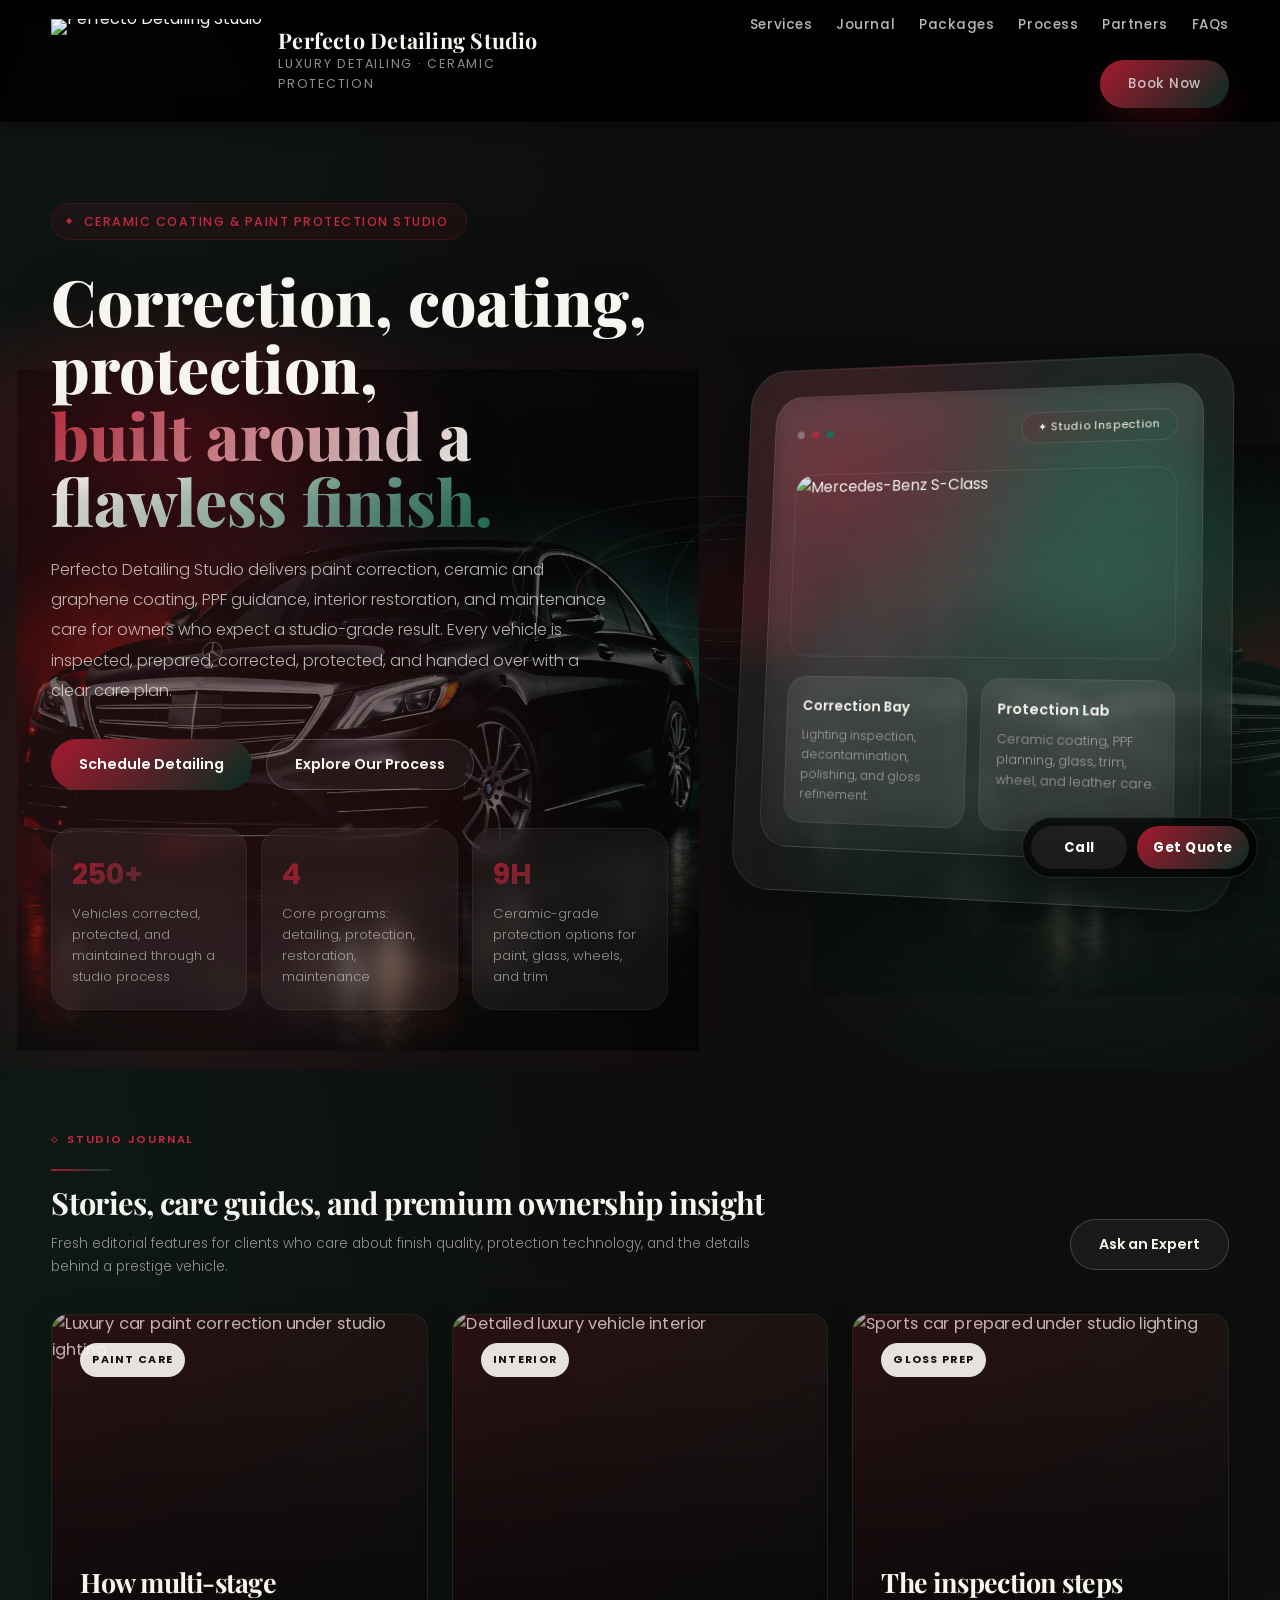
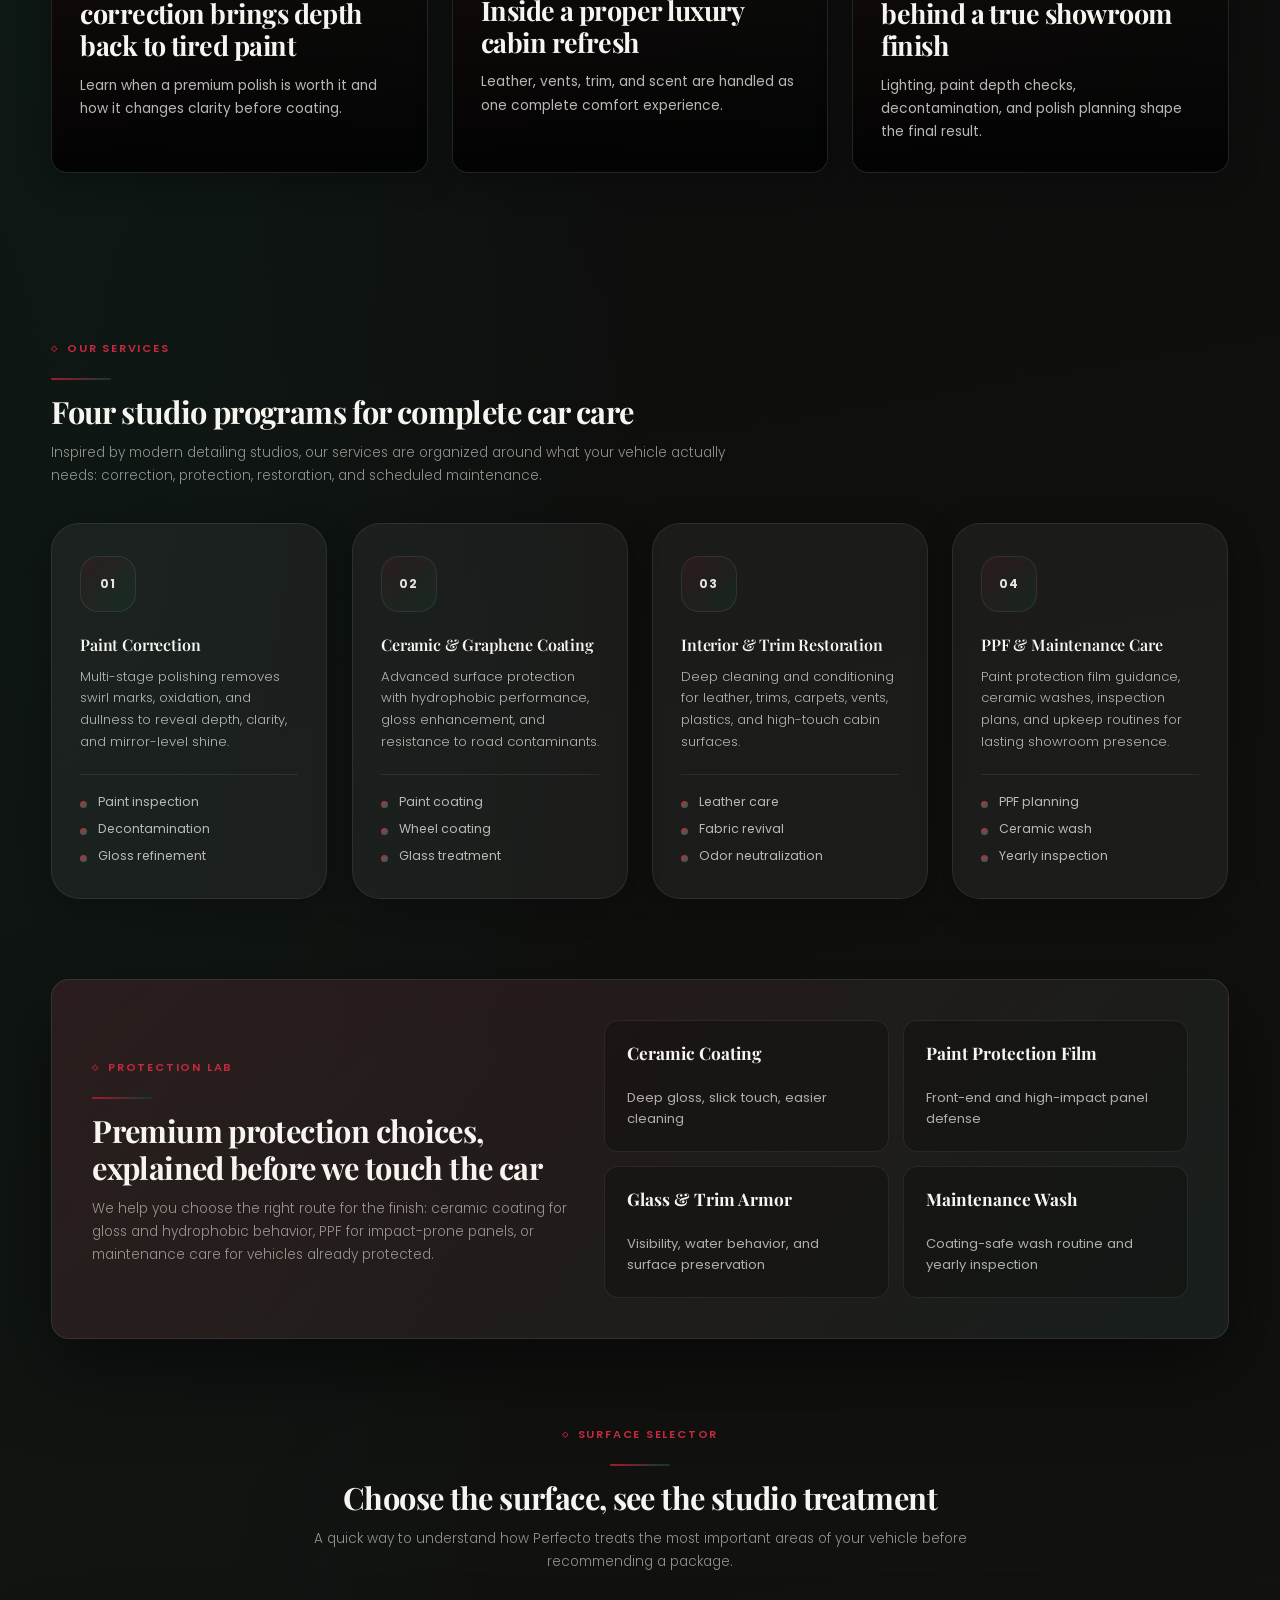
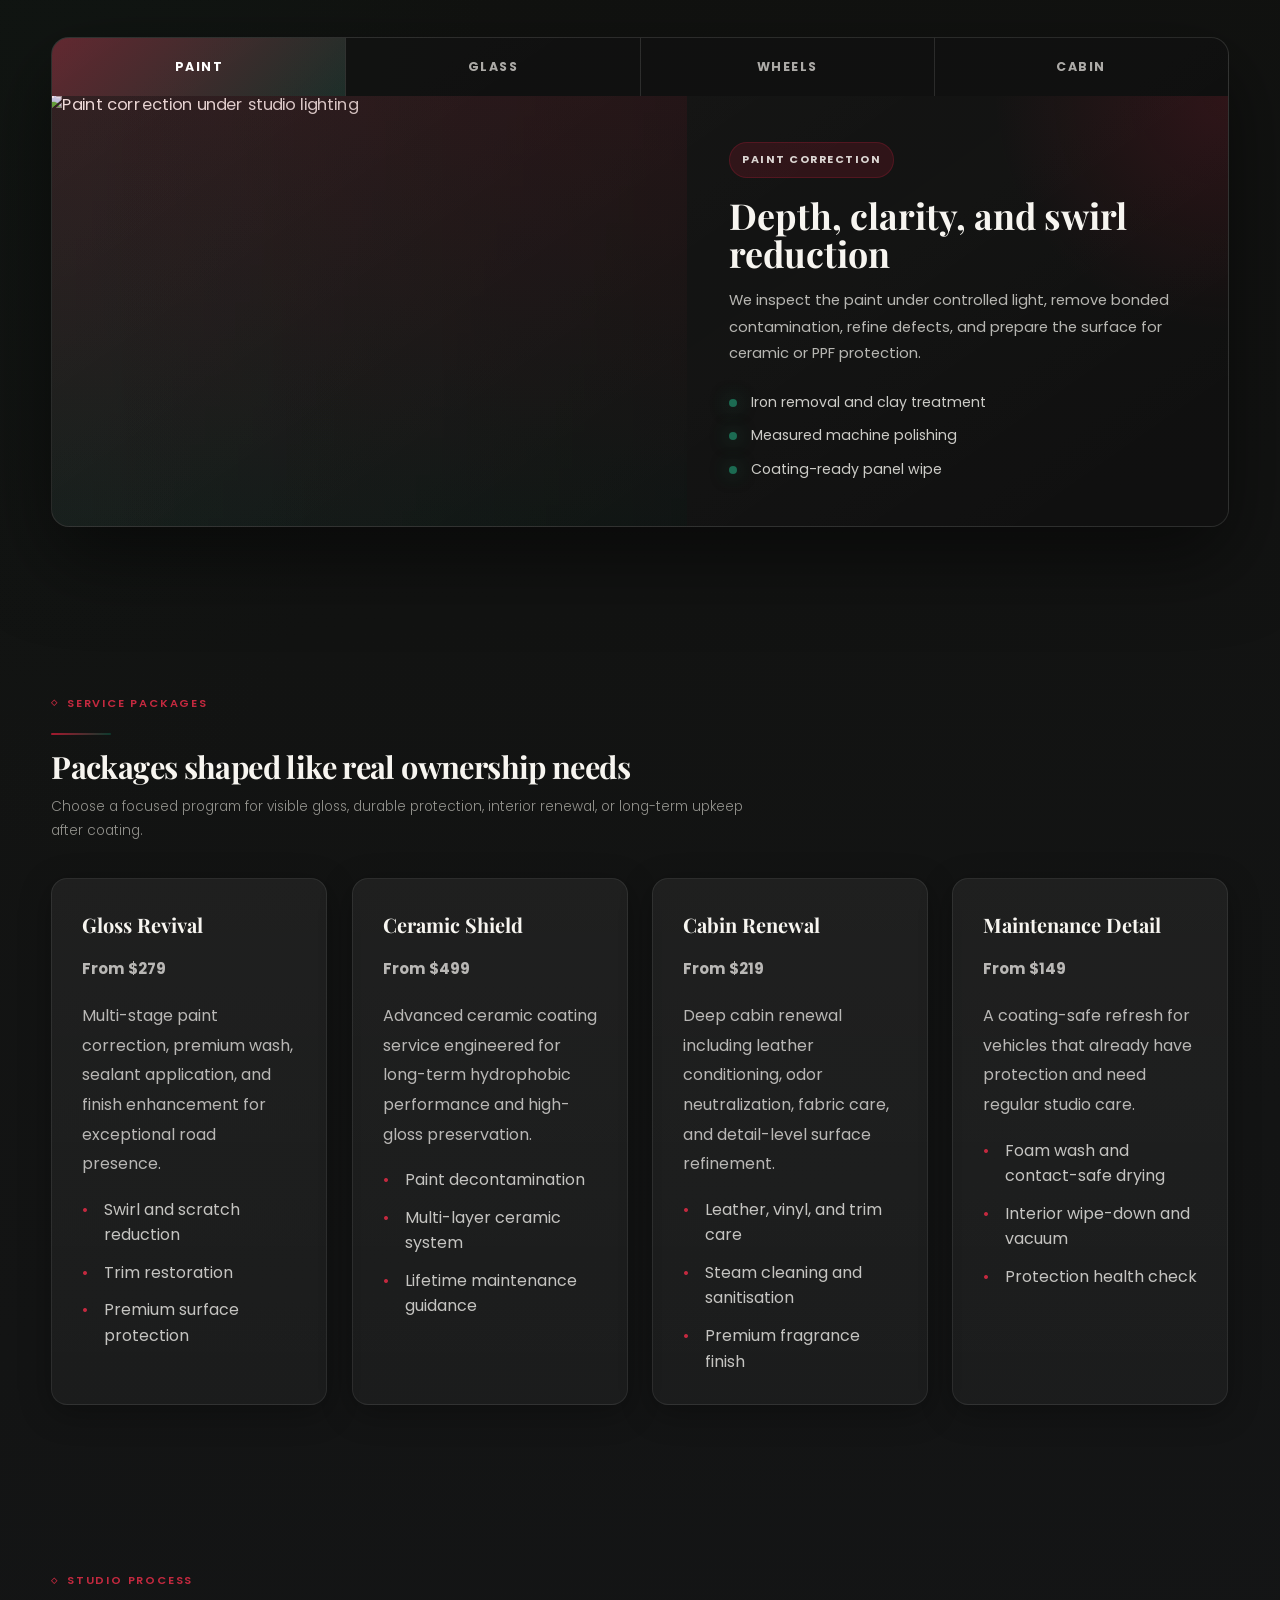
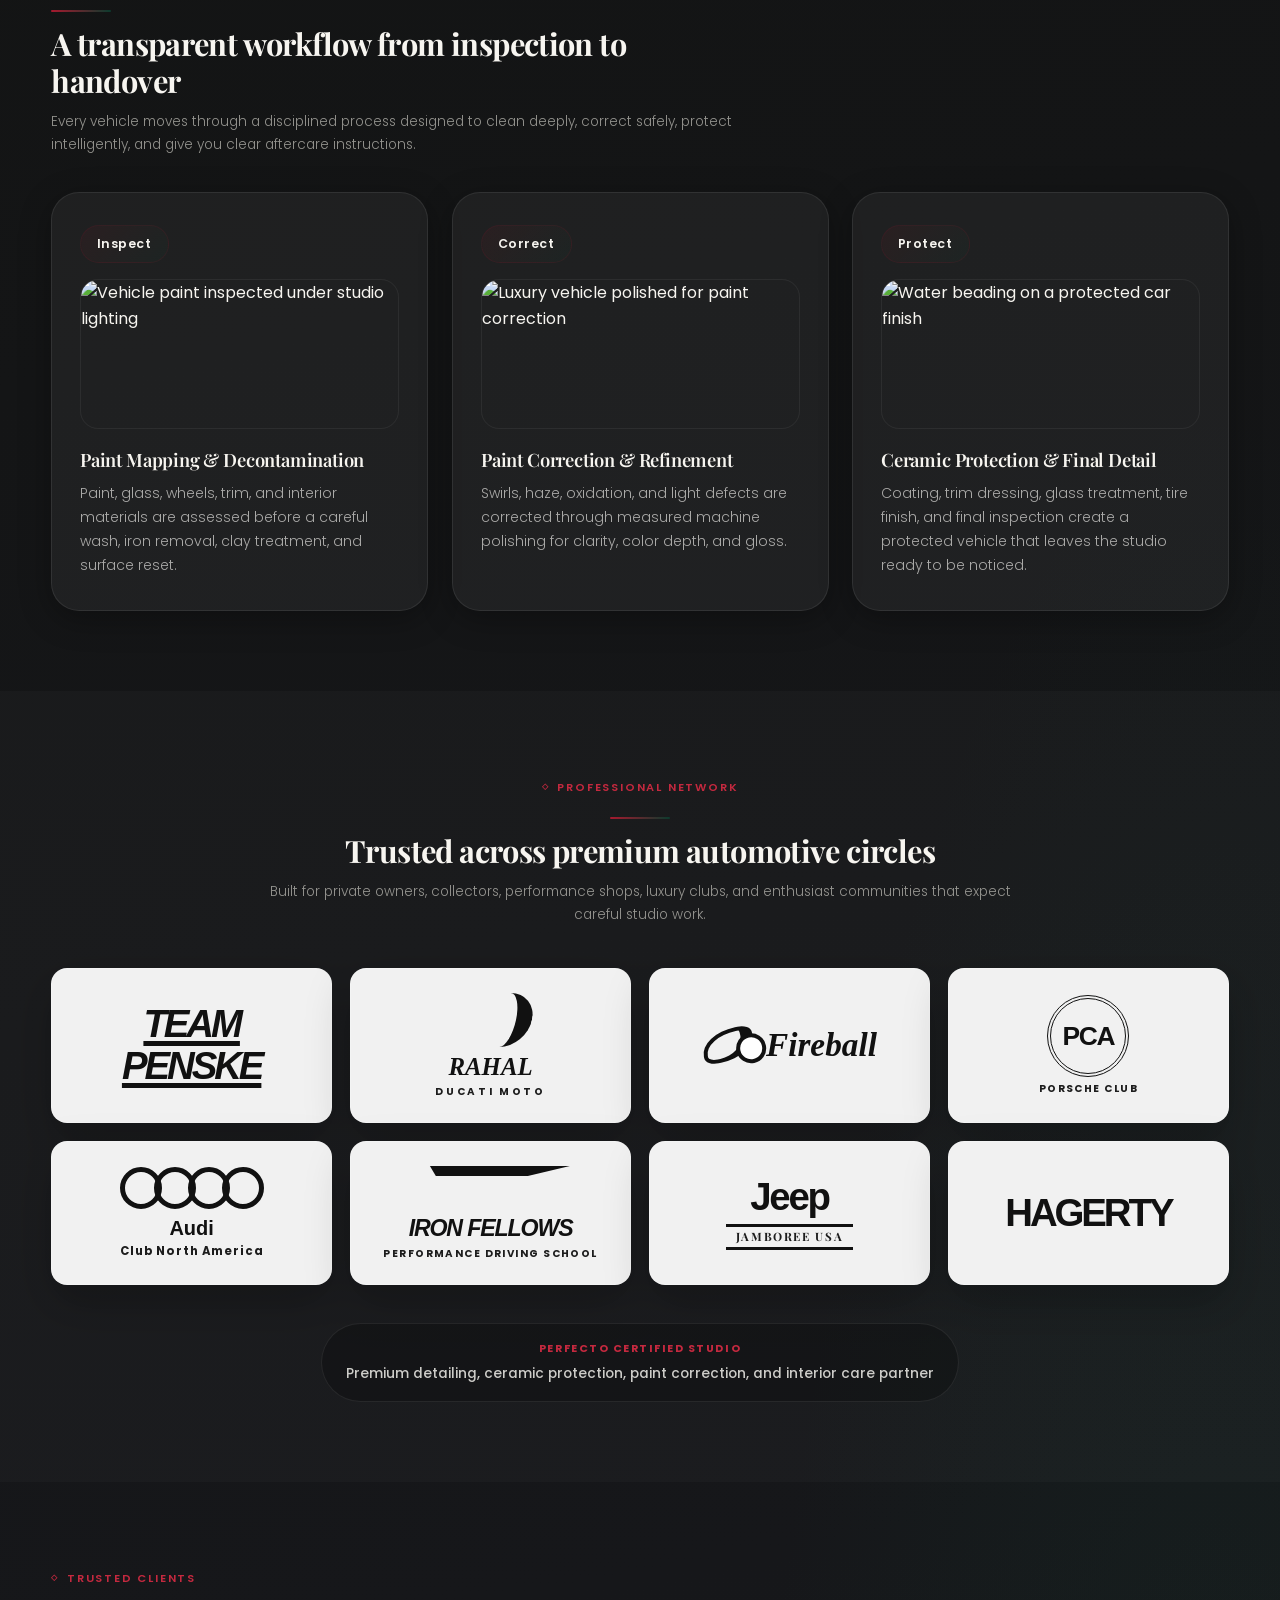
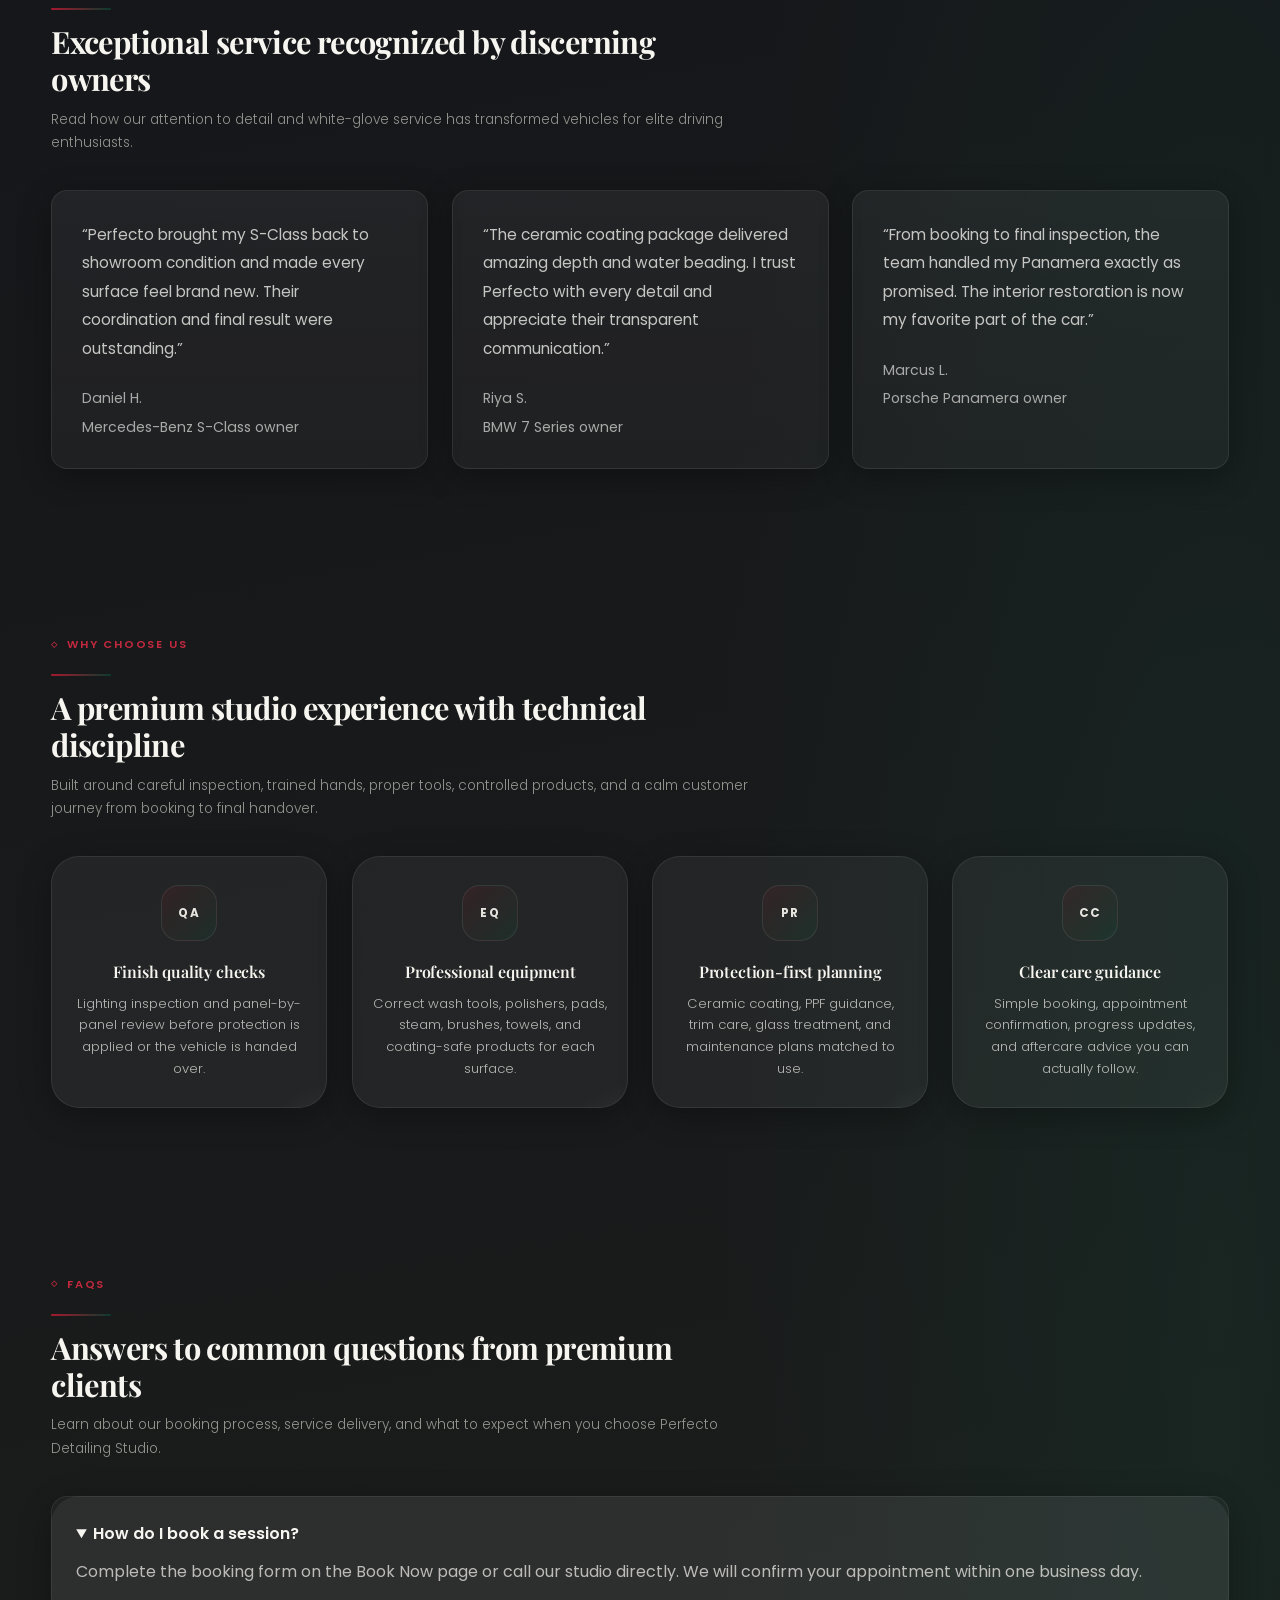
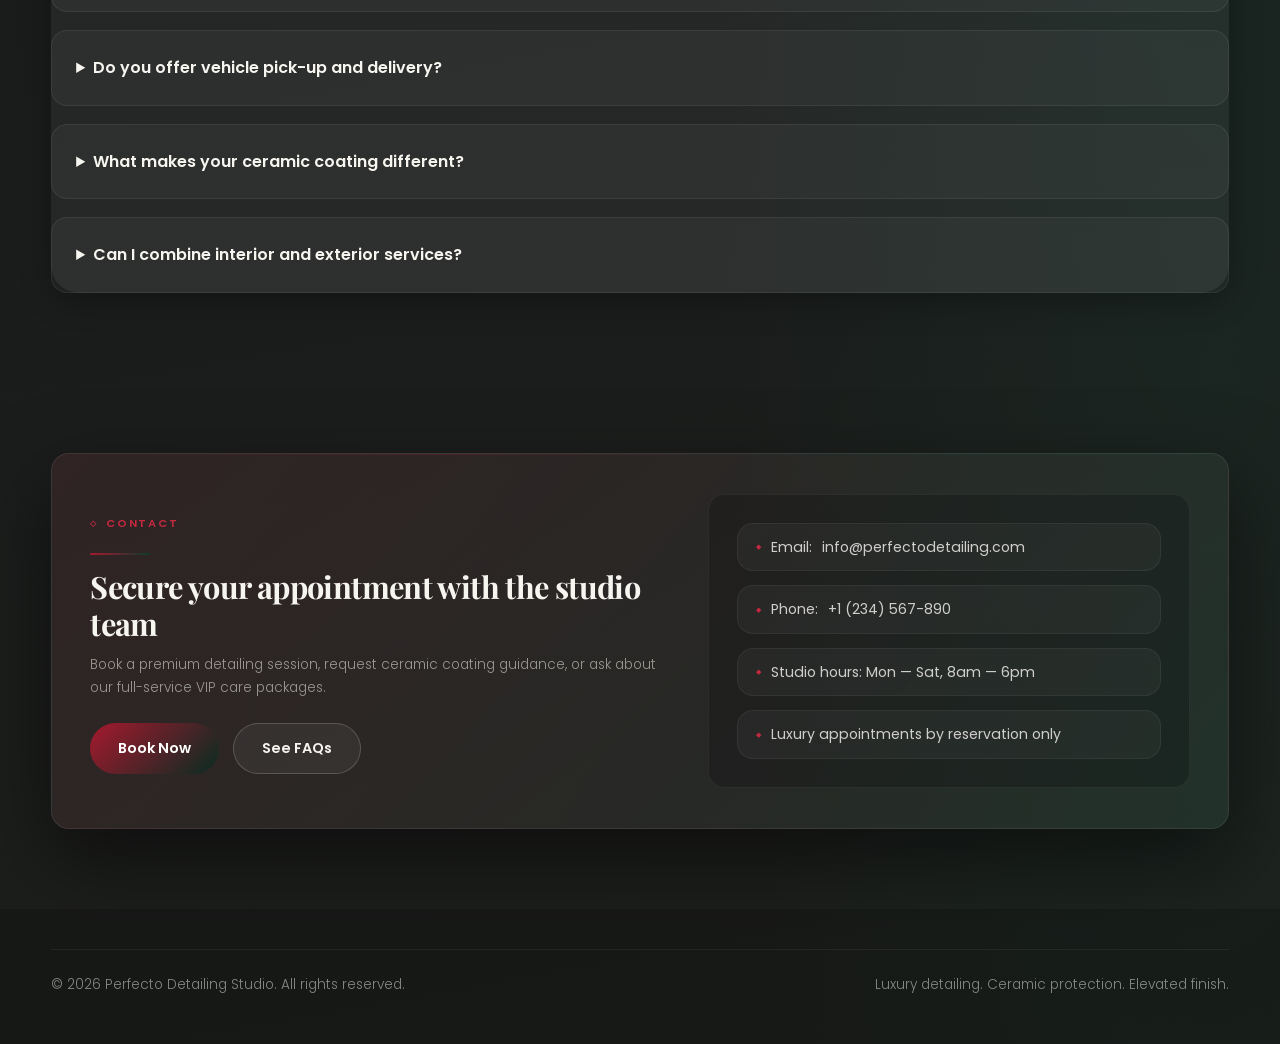
==== commit 139142dd: "bug fixes" ====
--- a/index.html
+++ b/index.html
@@ -32,7 +32,12 @@
           <p>Luxury detailing &middot; Ceramic protection</p>
         </div>
       </div>
-      <nav class="nav-links">
+      <button class="nav-toggle" type="button" aria-label="Open navigation menu" aria-controls="primary-navigation" aria-expanded="false">
+        <span></span>
+        <span></span>
+        <span></span>
+      </button>
+      <nav class="nav-links" id="primary-navigation">
         <a href="#services">Services</a>
         <a href="#journal">Journal</a>
         <a href="#packages">Packages</a>
@@ -59,16 +64,17 @@
       </div>
       <div class="container hero-grid">
         <div class="hero-copy">
-          <div class="eyebrow">Premium automotive detailing studio</div>
+          <div class="eyebrow">Ceramic coating & paint protection studio</div>
           <h2>
-            Precision correction, deep gloss,<br />
-            <span class="accent">a finish that feels bespoke.</span>
+            Correction, coating, protection,<br />
+            <span class="accent">built around a flawless finish.</span>
           </h2>
           <p>
-            Perfecto Detailing Studio delivers high-end car detailing, ceramic
-            protection, paint correction, interior restoration, and maintenance
-            care for owners who expect every surface to look intentional.
-            Built to protect, refined to impress.
+            Perfecto Detailing Studio delivers paint correction, ceramic and
+            graphene coating, PPF guidance, interior restoration, and maintenance
+            care for owners who expect a studio-grade result. Every vehicle is
+            inspected, prepared, corrected, protected, and handed over with a
+            clear care plan.
           </p>
           <div class="hero-actions">
             <a href="book.html" class="btn btn-primary">Schedule Detailing</a>
@@ -77,15 +83,15 @@
           <div class="stats">
             <div class="stat-card">
               <h3>250+</h3>
-              <p>Premium vehicles detailed with showroom-grade perfection</p>
+              <p>Vehicles corrected, protected, and maintained through a studio process</p>
             </div>
             <div class="stat-card">
-              <h3>12+</h3>
-              <p>Specialized correction, coating, and interior care treatments</p>
+              <h3>4</h3>
+              <p>Core programs: detailing, protection, restoration, maintenance</p>
             </div>
             <div class="stat-card">
-              <h3>99%</h3>
-              <p>Client satisfaction driven by finish quality and service</p>
+              <h3>9H</h3>
+              <p>Ceramic-grade protection options for paint, glass, wheels, and trim</p>
             </div>
           </div>
         </div>
@@ -98,19 +104,19 @@
                   <div class="dots">
                     <span></span><span></span><span></span>
                   </div>
-                  <div class="mini-badge">&#10022; Perfecto Experience</div>
+                  <div class="mini-badge">&#10022; Studio Inspection</div>
                 </div>
                 <div class="hero-car-img">
                   <img src="https://images.unsplash.com/photo-1618843479313-40f8afb4b4d8?w=900&auto=format&fit=crop&q=80" alt="Mercedes-Benz S-Class" decoding="async" />
                 </div>
                 <div class="screen-grid">
                   <div class="screen-box">
-                    <h4>Detailing Studio</h4>
-                    <p>Exterior correction, deep gloss finish, and premium coating layers.</p>
+                    <h4>Correction Bay</h4>
+                    <p>Lighting inspection, decontamination, polishing, and gloss refinement.</p>
                   </div>
                   <div class="screen-box">
                     <h4>Protection Lab</h4>
-                    <p>Careful prep, panel inspection, and durable ceramic protection.</p>
+                    <p>Ceramic coating, PPF planning, glass, trim, wheel, and leather care.</p>
                   </div>
                 </div>
               </div>
@@ -165,25 +171,113 @@
         <div class="section-title">
           <span class="section-tag">Our services</span>
           <div class="accent-divider"></div>
-          <h3>High-end detailing crafted for automotive excellence</h3>
-          <p>Every service is designed to restore, protect, and elevate the value of your vehicle with premium materials and studio-grade finishing.</p>
+          <h3>Four studio programs for complete car care</h3>
+          <p>Inspired by modern detailing studios, our services are organized around what your vehicle actually needs: correction, protection, restoration, and scheduled maintenance.</p>
         </div>
         <div class="services-grid">
           <article class="glass-card">
-            <div class="icon-box">&#10024;</div>
+            <div class="icon-box">01</div>
             <h4>Paint Correction</h4>
             <p>Multi-stage polishing removes swirl marks, oxidation, and dullness to reveal depth, clarity, and mirror-level shine.</p>
+            <ul class="service-points">
+              <li>Paint inspection</li>
+              <li>Decontamination</li>
+              <li>Gloss refinement</li>
+            </ul>
           </article>
           <article class="glass-card">
-            <div class="icon-box">&#128737;</div>
-            <h4>Ceramic Coating</h4>
-            <p>Advanced surface protection with hydrophobic performance, gloss enhancement, and long-lasting resistance to contaminants.</p>
+            <div class="icon-box">02</div>
+            <h4>Ceramic & Graphene Coating</h4>
+            <p>Advanced surface protection with hydrophobic performance, gloss enhancement, and resistance to road contaminants.</p>
+            <ul class="service-points">
+              <li>Paint coating</li>
+              <li>Wheel coating</li>
+              <li>Glass treatment</li>
+            </ul>
           </article>
           <article class="glass-card">
-            <div class="icon-box">&#129529;</div>
-            <h4>Interior Restoration</h4>
-            <p>Deep-cleaning and conditioning for leather, trims, carpets, and dashboards to bring back a refined luxury cabin feel.</p>
-          </article>
+            <div class="icon-box">03</div>
+            <h4>Interior & Trim Restoration</h4>
+            <p>Deep cleaning and conditioning for leather, trims, carpets, vents, plastics, and high-touch cabin surfaces.</p>
+            <ul class="service-points">
+              <li>Leather care</li>
+              <li>Fabric revival</li>
+              <li>Odor neutralization</li>
+            </ul>
+          </article>
+          <article class="glass-card">
+            <div class="icon-box">04</div>
+            <h4>PPF & Maintenance Care</h4>
+            <p>Paint protection film guidance, ceramic washes, inspection plans, and upkeep routines for lasting showroom presence.</p>
+            <ul class="service-points">
+              <li>PPF planning</li>
+              <li>Ceramic wash</li>
+              <li>Yearly inspection</li>
+            </ul>
+          </article>
+        </div>
+      </div>
+    </section>
+
+    <section class="protection-section">
+      <div class="container protection-band">
+        <div class="section-title">
+          <span class="section-tag">Protection lab</span>
+          <div class="accent-divider"></div>
+          <h3>Premium protection choices, explained before we touch the car</h3>
+          <p>We help you choose the right route for the finish: ceramic coating for gloss and hydrophobic behavior, PPF for impact-prone panels, or maintenance care for vehicles already protected.</p>
+        </div>
+        <div class="protection-grid" aria-label="Protection options">
+          <div>
+            <strong>Ceramic Coating</strong>
+            <span>Deep gloss, slick touch, easier cleaning</span>
+          </div>
+          <div>
+            <strong>Paint Protection Film</strong>
+            <span>Front-end and high-impact panel defense</span>
+          </div>
+          <div>
+            <strong>Glass & Trim Armor</strong>
+            <span>Visibility, water behavior, and surface preservation</span>
+          </div>
+          <div>
+            <strong>Maintenance Wash</strong>
+            <span>Coating-safe wash routine and yearly inspection</span>
+          </div>
+        </div>
+      </div>
+    </section>
+
+    <section class="surface-section">
+      <div class="container surface-studio">
+        <div class="section-title centered-title">
+          <span class="section-tag">Surface selector</span>
+          <div class="accent-divider"></div>
+          <h3>Choose the surface, see the studio treatment</h3>
+          <p>A quick way to understand how Perfecto treats the most important areas of your vehicle before recommending a package.</p>
+        </div>
+        <div class="surface-tool">
+          <div class="surface-tabs" role="tablist" aria-label="Vehicle surface treatments">
+            <button class="surface-tab active" type="button" role="tab" aria-selected="true" data-surface="paint">Paint</button>
+            <button class="surface-tab" type="button" role="tab" aria-selected="false" data-surface="glass">Glass</button>
+            <button class="surface-tab" type="button" role="tab" aria-selected="false" data-surface="wheels">Wheels</button>
+            <button class="surface-tab" type="button" role="tab" aria-selected="false" data-surface="cabin">Cabin</button>
+          </div>
+          <div class="surface-preview">
+            <div class="surface-image">
+              <img id="surface-image" src="https://images.unsplash.com/photo-1603386329225-868f9b1ee6c9?w=900&auto=format&fit=crop&q=78" alt="Paint correction under studio lighting" loading="lazy" decoding="async" />
+            </div>
+            <div class="surface-copy">
+              <span id="surface-kicker">Paint correction</span>
+              <h4 id="surface-title">Depth, clarity, and swirl reduction</h4>
+              <p id="surface-text">We inspect the paint under controlled light, remove bonded contamination, refine defects, and prepare the surface for ceramic or PPF protection.</p>
+              <ul id="surface-list">
+                <li>Iron removal and clay treatment</li>
+                <li>Measured machine polishing</li>
+                <li>Coating-ready panel wipe</li>
+              </ul>
+            </div>
+          </div>
         </div>
       </div>
     </section>
@@ -193,12 +287,12 @@
         <div class="section-title">
           <span class="section-tag">Service packages</span>
           <div class="accent-divider"></div>
-          <h3>Tailored detailing plans for every luxury owner</h3>
-          <p>Choose a refined package designed for lasting protection, flawless presentation, and a memorable customer experience.</p>
+          <h3>Packages shaped like real ownership needs</h3>
+          <p>Choose a focused program for visible gloss, durable protection, interior renewal, or long-term upkeep after coating.</p>
         </div>
         <div class="packages-grid">
           <article class="package-card">
-            <h4>Signature Exterior</h4>
+            <h4>Gloss Revival</h4>
             <p class="package-price">From $279</p>
             <p>Multi-stage paint correction, premium wash, sealant application, and finish enhancement for exceptional road presence.</p>
             <ul>
@@ -208,7 +302,7 @@
             </ul>
           </article>
           <article class="package-card">
-            <h4>Ceramic Protection</h4>
+            <h4>Ceramic Shield</h4>
             <p class="package-price">From $499</p>
             <p>Advanced ceramic coating service engineered for long-term hydrophobic performance and high-gloss preservation.</p>
             <ul>
@@ -218,7 +312,7 @@
             </ul>
           </article>
           <article class="package-card">
-            <h4>Interior Revival</h4>
+            <h4>Cabin Renewal</h4>
             <p class="package-price">From $219</p>
             <p>Deep cabin renewal including leather conditioning, odor neutralization, fabric care, and detail-level surface refinement.</p>
             <ul>
@@ -227,6 +321,16 @@
               <li>Premium fragrance finish</li>
             </ul>
           </article>
+          <article class="package-card">
+            <h4>Maintenance Detail</h4>
+            <p class="package-price">From $149</p>
+            <p>A coating-safe refresh for vehicles that already have protection and need regular studio care.</p>
+            <ul>
+              <li>Foam wash and contact-safe drying</li>
+              <li>Interior wipe-down and vacuum</li>
+              <li>Protection health check</li>
+            </ul>
+          </article>
         </div>
       </div>
     </section>
@@ -236,23 +340,23 @@
         <div class="section-title">
           <span class="section-tag">Studio process</span>
           <div class="accent-divider"></div>
-          <h3>A meticulous detailing workflow for lasting luxury</h3>
-          <p>Every vehicle moves through a disciplined studio process designed to clean deeply, correct safely, and protect the finish for daily presence.</p>
+          <h3>A transparent workflow from inspection to handover</h3>
+          <p>Every vehicle moves through a disciplined process designed to clean deeply, correct safely, protect intelligently, and give you clear aftercare instructions.</p>
         </div>
         <div class="cars-grid">
           <article class="glass-card process-card">
             <div>
-              <span class="price-tag">Step 01</span>
+              <span class="price-tag">Inspect</span>
               <div class="car-thumb-img">
                 <img src="https://images.unsplash.com/photo-1603386329225-868f9b1ee6c9?w=600&auto=format&fit=crop&q=75" alt="Vehicle paint inspected under studio lighting" loading="lazy" decoding="async" />
               </div>
-              <h4>Inspection & Decontamination</h4>
+              <h4>Paint Mapping & Decontamination</h4>
               <p>Paint, glass, wheels, trim, and interior materials are assessed before a careful wash, iron removal, clay treatment, and surface reset.</p>
             </div>
           </article>
           <article class="glass-card process-card">
             <div>
-              <span class="price-tag">Step 02</span>
+              <span class="price-tag">Correct</span>
               <div class="car-thumb-img">
                 <img src="https://images.unsplash.com/photo-1607860108855-64acf2078ed9?w=600&auto=format&fit=crop&q=75" alt="Luxury vehicle polished for paint correction" loading="lazy" decoding="async" />
               </div>
@@ -262,7 +366,7 @@
           </article>
           <article class="glass-card process-card">
             <div>
-              <span class="price-tag">Step 03</span>
+              <span class="price-tag">Protect</span>
               <div class="car-thumb-img">
                 <img src="https://images.unsplash.com/photo-1520340356584-f9917d1eea6f?w=600&auto=format&fit=crop&q=75" alt="Water beading on a protected car finish" loading="lazy" decoding="async" />
               </div>
@@ -362,29 +466,29 @@
         <div class="section-title">
           <span class="section-tag">Why choose us</span>
           <div class="accent-divider"></div>
-          <h3>A premium studio experience for demanding owners</h3>
-          <p>Built around careful inspection, refined technique, high-grade products, and a calm customer journey from booking to final handover.</p>
+          <h3>A premium studio experience with technical discipline</h3>
+          <p>Built around careful inspection, trained hands, proper tools, controlled products, and a calm customer journey from booking to final handover.</p>
         </div>
         <div class="features-grid">
           <article class="glass-card feature-item">
-            <div class="icon-box">&#128663;</div>
-            <h4>Luxury vehicle expertise</h4>
-            <p>Methods tailored for premium paint, delicate trim, leather, wheels, glass, and high-end cabin materials.</p>
+            <div class="icon-box">QA</div>
+            <h4>Finish quality checks</h4>
+            <p>Lighting inspection and panel-by-panel review before protection is applied or the vehicle is handed over.</p>
           </article>
           <article class="glass-card feature-item">
-            <div class="icon-box">&#127919;</div>
-            <h4>Detail-focused inspection</h4>
-            <p>Every appointment starts with finish assessment, service guidance, and clear expectations.</p>
+            <div class="icon-box">EQ</div>
+            <h4>Professional equipment</h4>
+            <p>Correct wash tools, polishers, pads, steam, brushes, towels, and coating-safe products for each surface.</p>
           </article>
           <article class="glass-card feature-item">
-            <div class="icon-box">&#127760;</div>
-            <h4>Premium protection systems</h4>
-            <p>Ceramic coating, sealants, trim care, and maintenance plans built for long-term appearance.</p>
+            <div class="icon-box">PR</div>
+            <h4>Protection-first planning</h4>
+            <p>Ceramic coating, PPF guidance, trim care, glass treatment, and maintenance plans matched to use.</p>
           </article>
           <article class="glass-card feature-item">
-            <div class="icon-box">&#128241;</div>
-            <h4>Concierge communication</h4>
-            <p>Simple booking, appointment confirmation, progress updates, and a polished handover experience.</p>
+            <div class="icon-box">CC</div>
+            <h4>Clear care guidance</h4>
+            <p>Simple booking, appointment confirmation, progress updates, and aftercare advice you can actually follow.</p>
           </article>
         </div>
       </div>
@@ -453,5 +557,120 @@
       <p>Luxury detailing. Ceramic protection. Elevated finish.</p>
     </div>
   </footer>
+  <div class="quick-actions" aria-label="Quick actions">
+    <a href="tel:+1234567890">Call</a>
+    <a href="book.html">Get Quote</a>
+  </div>
+  <script>
+    (function () {
+      document.documentElement.classList.add('js');
+
+      var toggle = document.querySelector('.nav-toggle');
+      var nav = document.getElementById('primary-navigation');
+
+      if (toggle && nav) {
+        toggle.addEventListener('click', function () {
+          var isOpen = document.body.classList.toggle('nav-open');
+          toggle.setAttribute('aria-expanded', String(isOpen));
+          toggle.setAttribute('aria-label', isOpen ? 'Close navigation menu' : 'Open navigation menu');
+        });
+
+        nav.addEventListener('click', function (event) {
+          if (event.target.tagName !== 'A') return;
+          document.body.classList.remove('nav-open');
+          toggle.setAttribute('aria-expanded', 'false');
+          toggle.setAttribute('aria-label', 'Open navigation menu');
+        });
+      }
+
+      var surfaceData = {
+        paint: {
+          kicker: 'Paint correction',
+          title: 'Depth, clarity, and swirl reduction',
+          text: 'We inspect the paint under controlled light, remove bonded contamination, refine defects, and prepare the surface for ceramic or PPF protection.',
+          image: 'https://images.unsplash.com/photo-1603386329225-868f9b1ee6c9?w=900&auto=format&fit=crop&q=78',
+          alt: 'Paint correction under studio lighting',
+          list: ['Iron removal and clay treatment', 'Measured machine polishing', 'Coating-ready panel wipe']
+        },
+        glass: {
+          kicker: 'Glass treatment',
+          title: 'Cleaner visibility and water behavior',
+          text: 'Exterior glass is deep cleaned, polished where needed, and treated for clearer wet-weather driving and easier maintenance.',
+          image: 'https://images.unsplash.com/photo-1520340356584-f9917d1eea6f?w=900&auto=format&fit=crop&q=78',
+          alt: 'Water beading on protected automotive glass and paint',
+          list: ['Mineral spot removal', 'Hydrophobic glass treatment', 'Windshield and mirror care']
+        },
+        wheels: {
+          kicker: 'Wheel armor',
+          title: 'Brake dust resistance and satin-clean detail',
+          text: 'Wheels, barrels, tires, and arches are cleaned carefully before protection is selected for heat, dust, and road grime.',
+          image: 'https://images.unsplash.com/photo-1503376780353-7e6692767b70?w=900&auto=format&fit=crop&q=78',
+          alt: 'Performance car wheel detail',
+          list: ['Wheel face and barrel cleaning', 'Tire and arch dressing', 'High-temp coating option']
+        },
+        cabin: {
+          kicker: 'Cabin care',
+          title: 'Leather, fabric, trim, and comfort reset',
+          text: 'The cabin is treated as a full environment: high-touch surfaces, vents, seats, carpets, and scent are restored with material-safe products.',
+          image: 'https://images.unsplash.com/photo-1619767886558-efdc259cde1a?w=900&auto=format&fit=crop&q=78',
+          alt: 'Detailed luxury vehicle interior',
+          list: ['Leather and trim conditioning', 'Steam and fabric care', 'Odor neutralization']
+        }
+      };
+
+      var surfaceTabs = document.querySelectorAll('.surface-tab');
+      var surfaceImage = document.getElementById('surface-image');
+      var surfaceKicker = document.getElementById('surface-kicker');
+      var surfaceTitle = document.getElementById('surface-title');
+      var surfaceText = document.getElementById('surface-text');
+      var surfaceList = document.getElementById('surface-list');
+
+      surfaceTabs.forEach(function (tab) {
+        tab.addEventListener('click', function () {
+          var item = surfaceData[tab.dataset.surface];
+          if (!item) return;
+
+          surfaceTabs.forEach(function (button) {
+            button.classList.remove('active');
+            button.setAttribute('aria-selected', 'false');
+          });
+
+          tab.classList.add('active');
+          tab.setAttribute('aria-selected', 'true');
+          surfaceImage.src = item.image;
+          surfaceImage.alt = item.alt;
+          surfaceKicker.textContent = item.kicker;
+          surfaceTitle.textContent = item.title;
+          surfaceText.textContent = item.text;
+          surfaceList.innerHTML = item.list.map(function (entry) {
+            return '<li>' + entry + '</li>';
+          }).join('');
+        });
+      });
+
+      var revealItems = document.querySelectorAll('section, .glass-card, .journal-card, .package-card, .testimonial-card, .protection-grid div');
+      revealItems.forEach(function (item) {
+        item.classList.add('reveal');
+      });
+
+      if ('IntersectionObserver' in window) {
+        var observer = new IntersectionObserver(function (entries) {
+          entries.forEach(function (entry) {
+            if (!entry.isIntersecting) return;
+            entry.target.classList.add('is-visible');
+            observer.unobserve(entry.target);
+          });
+        }, { threshold: 0.14 });
+
+        revealItems.forEach(function (item) {
+          observer.observe(item);
+        });
+      } else {
+        revealItems.forEach(function (item) {
+          item.classList.add('is-visible');
+        });
+      }
+    })();
+  </script>
 </body>
 </html>
--- a/css/base.css
+++ b/css/base.css
@@ -33,6 +33,12 @@
 
 html { scroll-behavior: smooth; }
 
+html,
+body {
+  max-width: 100%;
+  overflow-x: clip;
+}
+
 body {
   font-family: "Poppins", sans-serif;
   background:
@@ -40,11 +46,24 @@
     radial-gradient(ellipse 80% 55% at 95% 85%, rgba(20, 80, 60, 0.20), transparent 50%),
     linear-gradient(170deg, #0A0A0A 0%, #111210 35%, #16171A 70%, #1D1F1C 100%);
   color: var(--white);
-  overflow-x: hidden;
   line-height: 1.6;
+  -webkit-text-size-adjust: 100%;
+  text-size-adjust: 100%;
 }
 
 a { text-decoration: none; color: inherit; }
+
+img,
+svg {
+  max-width: 100%;
+}
+
+button,
+input,
+select,
+textarea {
+  font: inherit;
+}
 
 .container {
   width: min(1180px, 92%);
@@ -165,7 +184,7 @@
 
 @media (max-width: 760px) {
   .container {
-    width: min(100% - 32px, 1180px);
+    width: min(100% - 28px, 1180px);
   }
 
   section {
@@ -199,3 +218,17 @@
     font-size: 0.9rem;
   }
 }
+
+@media (max-width: 420px) {
+  .container {
+    width: min(100% - 24px, 1180px);
+  }
+
+  section {
+    padding: 48px 0;
+  }
+
+  .section-title h3 {
+    font-size: 1.48rem;
+  }
+}
--- a/css/header.css
+++ b/css/header.css
@@ -30,6 +30,7 @@
   justify-content: space-between;
   align-items: center;
   padding: 14px 0;
+  gap: 18px;
 }
 
 .brand {
@@ -72,6 +73,7 @@
   display: flex;
   align-items: center;
   gap: 24px;
+  min-width: 0;
 }
 .nav-links a {
   font-size: 0.85rem;
@@ -159,10 +161,14 @@
   white-space: nowrap;
 }
 
+.nav-toggle {
+  display: none;
+}
+
 @media (max-width: 1080px) {
   .nav {
     gap: 14px;
-    align-items: flex-start;
+    align-items: center;
   }
 
   .brand-text h1 {
@@ -174,18 +180,48 @@
   }
 }
 
+@media (max-width: 900px) {
+  .nav {
+    flex-direction: row;
+    align-items: center;
+    padding: 10px 0 12px;
+  }
+
+  .brand {
+    justify-content: flex-start;
+    text-align: left;
+  }
+
+  .nav-links {
+    justify-content: center;
+    gap: 10px;
+  }
+}
+
 @media (max-width: 760px) {
+  header {
+    background:
+      linear-gradient(180deg, rgba(0, 0, 0, 0.96), rgba(8, 8, 8, 0.88));
+    border-bottom: 1px solid rgba(255, 255, 255, 0.08);
+    box-shadow: 0 12px 36px rgba(0, 0, 0, 0.45);
+  }
+
   .nav {
-    padding: 12px 0 14px;
+    display: grid;
+    grid-template-columns: 1fr auto;
+    gap: 10px 12px;
+    padding: 8px 0 10px;
   }
 
   .brand {
     width: 100%;
     gap: 12px;
+    justify-content: flex-start;
+    min-width: 0;
   }
 
   .brand .logo img {
-    height: 64px;
+    height: 54px;
   }
 
   .brand-text h1 {
@@ -198,26 +234,83 @@
   }
 
   .nav-links {
+    grid-column: 1 / -1;
+    display: grid;
     width: 100%;
-    flex-wrap: nowrap;
-    justify-content: flex-start;
-    overflow-x: auto;
-    gap: 10px;
-    padding-bottom: 2px;
-    -webkit-overflow-scrolling: touch;
-    scrollbar-width: none;
-  }
-
-  .nav-links::-webkit-scrollbar {
-    display: none;
+    max-width: 100%;
+    grid-template-columns: repeat(4, minmax(0, 1fr));
+    gap: 8px;
+    max-height: 0;
+    overflow: hidden;
+    padding: 0;
+    opacity: 0;
+    transform: translateY(-8px);
+    pointer-events: none;
+    transition: max-height 0.28s ease, opacity 0.2s ease, transform 0.2s ease, padding 0.2s ease;
+  }
+
+  .nav-open .nav-links {
+    max-height: 320px;
+    padding: 8px 0 2px;
+    opacity: 1;
+    transform: translateY(0);
+    pointer-events: auto;
   }
 
   .nav-links a {
-    flex: 0 0 auto;
-    padding: 8px 14px;
+    min-width: 0;
+    padding: 9px 7px;
     border-radius: 999px;
-    border: 1px solid rgba(255, 255, 255, 0.08);
-    background: rgba(255, 255, 255, 0.03);
+    border: 1px solid rgba(255, 255, 255, 0.10);
+    background:
+      linear-gradient(180deg, rgba(255, 255, 255, 0.08), rgba(255, 255, 255, 0.035));
+    font-size: 0.72rem;
+    box-shadow: 0 8px 22px rgba(0, 0, 0, 0.18);
+    text-align: center;
+    white-space: nowrap;
+  }
+
+  .nav-toggle {
+    width: 46px;
+    height: 46px;
+    display: inline-grid;
+    place-items: center;
+    gap: 4px;
+    padding: 11px;
+    border: 1px solid rgba(255, 255, 255, 0.13);
+    border-radius: 14px;
+    background:
+      linear-gradient(180deg, rgba(255, 255, 255, 0.10), rgba(255, 255, 255, 0.035));
+    box-shadow: 0 12px 28px rgba(0, 0, 0, 0.26);
+    cursor: pointer;
+  }
+
+  .nav-toggle span {
+    width: 20px;
+    height: 2px;
+    display: block;
+    border-radius: 999px;
+    background: var(--white);
+    transition: transform 0.2s ease, opacity 0.2s ease;
+  }
+
+  .nav-open .nav-toggle span:nth-child(1) {
+    transform: translateY(6px) rotate(45deg);
+  }
+
+  .nav-open .nav-toggle span:nth-child(2) {
+    opacity: 0;
+  }
+
+  .nav-open .nav-toggle span:nth-child(3) {
+    transform: translateY(-6px) rotate(-45deg);
+  }
+
+  .nav-links .btn-primary {
+    grid-column: 1 / -1;
+    border-color: rgba(196, 41, 63, 0.34);
+    background: linear-gradient(135deg, var(--red) 0%, var(--green-deep) 100%);
+    color: #fff;
   }
 
   .nav-links a::after {
@@ -229,3 +322,32 @@
     font-size: 0.82rem;
   }
 }
+
+@media (max-width: 420px) {
+  .brand {
+    gap: 10px;
+  }
+
+  .brand .logo img {
+    height: 48px;
+  }
+
+  .brand-text h1 {
+    font-size: 0.92rem;
+  }
+
+  .brand-text p {
+    font-size: 0.58rem;
+    letter-spacing: 0.08em;
+  }
+
+  .nav-links {
+    grid-template-columns: repeat(3, minmax(0, 1fr));
+    gap: 8px;
+  }
+
+  .nav-links a {
+    padding: 8px 6px;
+    font-size: 0.7rem;
+  }
+}
--- a/css/hero.css
+++ b/css/hero.css
@@ -433,6 +433,7 @@
   }
 
   .hero-grid {
+    grid-template-columns: 1fr;
     gap: 34px;
   }
 
@@ -489,34 +490,72 @@
 
 @media (max-width: 760px) {
   .hero {
-    padding: 42px 0 28px;
+    min-height: calc(100svh - 132px);
+    padding: 34px 0 30px;
+  }
+
+  .booking-hero {
+    min-height: auto;
+    padding: 34px 0 38px;
   }
 
   .hero-background {
     opacity: 1;
   }
 
+  .hero-background::before {
+    background:
+      linear-gradient(180deg, rgba(0, 0, 0, 0.16) 0%, rgba(10, 10, 10, 0.72) 58%, rgba(10, 10, 10, 0.96) 100%),
+      radial-gradient(ellipse 92% 42% at 50% 8%, rgba(166, 25, 46, 0.32), transparent 58%),
+      radial-gradient(ellipse 78% 36% at 78% 38%, rgba(28, 107, 82, 0.26), transparent 62%);
+  }
+
+  .hero-grid {
+    gap: 24px;
+  }
+
+  .hero-copy {
+    text-align: center;
+    min-width: 0;
+  }
+
   .eyebrow {
+    justify-content: center;
     font-size: 0.68rem;
     letter-spacing: 0.1em;
     padding: 7px 13px;
-    margin-bottom: 18px;
+    margin: 0 auto 16px;
+    box-shadow: 0 16px 36px rgba(0, 0, 0, 0.28);
   }
 
   .hero h2 {
-    font-size: clamp(2.1rem, 10vw, 2.8rem);
+    font-size: clamp(2.05rem, 9.2vw, 2.72rem);
     line-height: 1.06;
     margin-bottom: 16px;
+    text-wrap: balance;
+    overflow-wrap: normal;
+  }
+
+  .hero h2 br {
+    display: none;
   }
 
   .hero p {
+    max-width: 100%;
     font-size: 0.95rem;
     line-height: 1.75;
     margin-bottom: 22px;
   }
 
   .hero-actions {
+    display: grid;
+    grid-template-columns: 1fr;
+    gap: 10px;
     margin-bottom: 24px;
+  }
+
+  .booking-hero .hero-actions {
+    margin-bottom: 0;
   }
 
   .hero-actions .btn {
@@ -524,16 +563,37 @@
   }
 
   .stats {
+    display: grid;
     grid-template-columns: 1fr;
+    gap: 10px;
+    max-width: none;
+    width: 100%;
+    overflow: visible;
+    padding: 0;
   }
 
   .stat-card {
-    padding: 18px 16px;
+    display: grid;
+    grid-template-columns: auto 1fr;
+    align-items: center;
+    gap: 14px;
+    padding: 16px 18px;
     border-radius: 18px;
+    background:
+      linear-gradient(155deg, rgba(255, 255, 255, 0.11), rgba(255, 255, 255, 0.035));
+    border-color: rgba(255, 255, 255, 0.11);
   }
 
   .stat-card h3 {
     font-size: 1.55rem;
+    margin-bottom: 0;
+    min-width: 72px;
+    text-align: left;
+  }
+
+  .stat-card p {
+    text-align: left;
+    line-height: 1.45;
   }
 
   .hero-visual {
@@ -542,12 +602,18 @@
   }
 
   .hero-car-rail {
-    width: 114%;
-    height: 44%;
-    left: -30%;
-    bottom: 12%;
-    opacity: 0.24;
-    filter: saturate(1.08) contrast(1.08) brightness(0.76);
+    width: 132%;
+    height: 54%;
+    left: -44%;
+    bottom: 20%;
+    opacity: 0.32;
+    filter: saturate(1.12) contrast(1.16) brightness(0.82) drop-shadow(0 0 34px rgba(166, 25, 46, 0.22));
+  }
+
+  .booking-hero .hero-car-rail {
+    height: 100%;
+    bottom: -22%;
+    opacity: 0.18;
   }
 
   .hero-car-rail-secondary,
@@ -581,17 +647,21 @@
   }
 
   .car-card-content {
-    padding: 18px;
+    padding: 14px;
   }
 
   .mock-screen {
-    padding: 18px;
+    padding: 14px;
     gap: 14px;
-    border-radius: 22px;
-  }
-
-  .screen-top {
+    border-radius: 20px;
+    background:
+      linear-gradient(180deg, rgba(255, 255, 255, 0.13), rgba(255, 255, 255, 0.045));
+    box-shadow: 0 18px 44px rgba(0, 0, 0, 0.35);
+  }
+
+  .mock-screen .screen-top {
     gap: 10px;
+    align-items: flex-start;
   }
 
   .mini-badge {
@@ -600,7 +670,9 @@
   }
 
   .hero-car-img {
-    height: 160px;
+    width: 100%;
+    max-width: 100%;
+    height: clamp(180px, 52vw, 260px);
     border-radius: 16px;
   }
 
@@ -611,6 +683,36 @@
   .screen-box {
     border-radius: 16px;
     padding: 14px 12px;
+    text-align: left;
+  }
+}
+
+@media (max-width: 420px) {
+  .hero {
+    padding: 34px 0 24px;
+  }
+
+  .eyebrow {
+    width: 100%;
+    justify-content: center;
+    text-align: center;
+  }
+
+  .hero h2 {
+    font-size: 2rem;
+  }
+
+  .hero p {
+    font-size: 0.9rem;
+  }
+
+  .mock-screen .screen-top {
+    flex-direction: column;
+  }
+
+  .mini-badge {
+    width: 100%;
+    text-align: center;
   }
 }
 
--- a/css/sections.css
+++ b/css/sections.css
@@ -9,7 +9,7 @@
   display: grid;
   gap: 24px;
 }
-.services-grid { grid-template-columns: repeat(3, 1fr); }
+.services-grid { grid-template-columns: repeat(4, 1fr); }
 .cars-grid     { grid-template-columns: repeat(3, 1fr); }
 .features-grid { grid-template-columns: repeat(4, 1fr); }
 
@@ -107,6 +107,304 @@
   color: rgba(247, 245, 240, 0.74);
   font-size: 0.86rem;
   line-height: 1.7;
+}
+
+.services-grid .glass-card {
+  display: flex;
+  flex-direction: column;
+}
+
+.services-grid .icon-box,
+.features-grid .icon-box {
+  color: rgba(247, 245, 240, 0.92);
+  font-size: 0.74rem;
+  font-weight: 700;
+  letter-spacing: 0.12em;
+}
+
+.service-points {
+  list-style: none;
+  display: grid;
+  gap: 9px;
+  margin: 22px 0 0;
+  padding: 18px 0 0;
+  border-top: 1px solid rgba(255, 255, 255, 0.08);
+}
+
+.service-points li {
+  position: relative;
+  padding-left: 18px;
+  color: rgba(247, 245, 240, 0.72);
+  font-size: 0.78rem;
+  line-height: 1.45;
+}
+
+.service-points li::before {
+  content: "";
+  position: absolute;
+  left: 0;
+  top: 0.62em;
+  width: 7px;
+  height: 7px;
+  border-radius: 50%;
+  background: linear-gradient(135deg, var(--red-light), var(--green-light));
+}
+
+.protection-section {
+  padding-top: 0;
+}
+
+.protection-band {
+  display: grid;
+  grid-template-columns: minmax(0, 0.9fr) minmax(0, 1.1fr);
+  gap: 34px;
+  align-items: center;
+  padding: 40px;
+  border-radius: 18px;
+  background:
+    linear-gradient(135deg, rgba(122, 17, 34, 0.18), rgba(8, 44, 34, 0.20)),
+    rgba(255, 255, 255, 0.045);
+  border: 1px solid rgba(255, 255, 255, 0.09);
+  box-shadow: var(--shadow-lg);
+}
+
+.protection-band .section-title {
+  margin-bottom: 0;
+}
+
+.protection-grid {
+  display: grid;
+  grid-template-columns: repeat(2, minmax(0, 1fr));
+  gap: 14px;
+}
+
+.protection-grid div {
+  min-height: 132px;
+  display: flex;
+  flex-direction: column;
+  justify-content: space-between;
+  gap: 18px;
+  padding: 22px;
+  border-radius: 14px;
+  background: rgba(0, 0, 0, 0.22);
+  border: 1px solid rgba(255, 255, 255, 0.08);
+}
+
+.protection-grid strong {
+  font-family: "Playfair Display", serif;
+  font-size: 1.08rem;
+  line-height: 1.2;
+}
+
+.protection-grid span {
+  color: rgba(247, 245, 240, 0.68);
+  font-size: 0.82rem;
+  line-height: 1.55;
+}
+
+.surface-section {
+  padding-top: 0;
+}
+
+.surface-studio {
+  display: grid;
+  gap: 28px;
+}
+
+.surface-tool {
+  overflow: hidden;
+  border-radius: 18px;
+  background:
+    linear-gradient(145deg, rgba(255, 255, 255, 0.075), rgba(255, 255, 255, 0.025)),
+    rgba(0, 0, 0, 0.18);
+  border: 1px solid rgba(255, 255, 255, 0.09);
+  box-shadow: var(--shadow-lg);
+}
+
+.surface-tabs {
+  display: grid;
+  grid-template-columns: repeat(4, minmax(0, 1fr));
+  gap: 1px;
+  background: rgba(255, 255, 255, 0.08);
+}
+
+.surface-tab {
+  min-height: 58px;
+  border: 0;
+  border-radius: 0;
+  background: rgba(10, 10, 10, 0.78);
+  color: rgba(247, 245, 240, 0.68);
+  font-size: 0.78rem;
+  font-weight: 700;
+  letter-spacing: 0.12em;
+  text-transform: uppercase;
+  cursor: pointer;
+  transition: background 0.22s ease, color 0.22s ease;
+}
+
+.surface-tab:hover,
+.surface-tab.active {
+  background:
+    linear-gradient(135deg, rgba(166, 25, 46, 0.42), rgba(8, 44, 34, 0.44));
+  color: #fff;
+}
+
+.surface-preview {
+  display: grid;
+  grid-template-columns: minmax(0, 1.08fr) minmax(320px, 0.92fr);
+  min-height: 430px;
+}
+
+.surface-image {
+  position: relative;
+  overflow: hidden;
+  min-height: 430px;
+}
+
+.surface-image::after {
+  content: "";
+  position: absolute;
+  inset: 0;
+  background:
+    linear-gradient(90deg, transparent 0%, rgba(0, 0, 0, 0.24) 100%),
+    linear-gradient(180deg, rgba(196, 30, 58, 0.12), rgba(8, 44, 34, 0.18));
+  pointer-events: none;
+}
+
+.surface-image img {
+  width: 100%;
+  height: 100%;
+  min-height: 430px;
+  object-fit: cover;
+  display: block;
+  transform: scale(1.02);
+  transition: transform 0.5s ease, filter 0.5s ease;
+}
+
+.surface-tool:hover .surface-image img {
+  transform: scale(1.07);
+  filter: saturate(1.08) contrast(1.08);
+}
+
+.surface-copy {
+  display: flex;
+  flex-direction: column;
+  justify-content: center;
+  padding: 42px;
+  background:
+    radial-gradient(circle at top right, rgba(196, 30, 58, 0.16), transparent 34%),
+    rgba(0, 0, 0, 0.22);
+}
+
+.surface-copy span {
+  width: fit-content;
+  margin-bottom: 18px;
+  padding: 8px 12px;
+  border-radius: 999px;
+  background: rgba(196, 30, 58, 0.16);
+  border: 1px solid rgba(196, 30, 58, 0.24);
+  color: rgba(247, 245, 240, 0.86);
+  font-size: 0.68rem;
+  font-weight: 700;
+  letter-spacing: 0.14em;
+  text-transform: uppercase;
+}
+
+.surface-copy h4 {
+  font-family: "Playfair Display", serif;
+  font-size: clamp(1.55rem, 2.8vw, 2.5rem);
+  line-height: 1.08;
+  margin-bottom: 14px;
+}
+
+.surface-copy p {
+  color: rgba(247, 245, 240, 0.72);
+  font-size: 0.92rem;
+  line-height: 1.8;
+}
+
+.surface-copy ul {
+  list-style: none;
+  display: grid;
+  gap: 11px;
+  margin: 24px 0 0;
+  padding: 0;
+}
+
+.surface-copy li {
+  position: relative;
+  padding-left: 22px;
+  color: rgba(247, 245, 240, 0.82);
+  font-size: 0.88rem;
+}
+
+.surface-copy li::before {
+  content: "";
+  position: absolute;
+  left: 0;
+  top: 0.58em;
+  width: 8px;
+  height: 8px;
+  border-radius: 50%;
+  background: var(--green-light);
+  box-shadow: 0 0 18px rgba(28, 107, 82, 0.7);
+}
+
+.quick-actions {
+  position: fixed;
+  right: 22px;
+  bottom: 22px;
+  z-index: 900;
+  display: flex;
+  gap: 10px;
+  padding: 8px;
+  border-radius: 999px;
+  background: rgba(0, 0, 0, 0.72);
+  border: 1px solid rgba(255, 255, 255, 0.12);
+  box-shadow: 0 16px 44px rgba(0, 0, 0, 0.45);
+  backdrop-filter: blur(12px);
+  -webkit-backdrop-filter: blur(12px);
+}
+
+.quick-actions a {
+  min-width: 96px;
+  display: inline-flex;
+  justify-content: center;
+  padding: 11px 16px;
+  border-radius: 999px;
+  color: #fff;
+  font-size: 0.82rem;
+  font-weight: 700;
+  letter-spacing: 0.04em;
+  background: rgba(255, 255, 255, 0.08);
+  transition: transform 0.2s ease, background 0.2s ease;
+}
+
+.quick-actions a:last-child {
+  background: linear-gradient(135deg, var(--red), var(--green-deep));
+}
+
+.quick-actions a:hover {
+  transform: translateY(-2px);
+  background: rgba(255, 255, 255, 0.14);
+}
+
+.js .reveal {
+  opacity: 0;
+  transform: translateY(22px);
+  transition: opacity 0.62s ease, transform 0.62s ease;
+}
+
+.js .reveal.is-visible {
+  opacity: 1;
+  transform: translateY(0);
+}
+
+.glass-card,
+.package-card,
+.testimonial-card,
+.protection-grid div {
+  will-change: transform;
 }
 
 /* Partners */
@@ -612,6 +910,11 @@
 .testimonials-grid {
   display: grid;
   gap: 24px;
+}
+.packages-grid {
+  grid-template-columns: repeat(4, minmax(0, 1fr));
+}
+.testimonials-grid {
   grid-template-columns: repeat(3, minmax(0, 1fr));
 }
 .package-card,
@@ -813,46 +1116,208 @@
   .booking-details {
     padding: 24px;
   }
+
+  .cta-box {
+    grid-template-columns: 1fr;
+  }
+}
+
+@media (min-width: 761px) and (max-width: 1080px) {
+  .services-grid,
+  .packages-grid,
+  .protection-grid {
+    grid-template-columns: repeat(2, minmax(0, 1fr));
+  }
+
+  .protection-band {
+    grid-template-columns: 1fr;
+  }
+
+  .surface-preview {
+    grid-template-columns: 1fr;
+  }
+
+  .surface-image,
+  .surface-image img {
+    min-height: 360px;
+  }
 }
 
 @media (max-width: 760px) {
+  section {
+    overflow: hidden;
+  }
+
   .section-title-row {
     gap: 18px;
   }
 
+  .section-title {
+    text-align: center;
+    margin-left: auto;
+    margin-right: auto;
+  }
+
+  .section-title .section-tag {
+    justify-content: center;
+  }
+
+  .section-title .accent-divider {
+    margin-left: auto;
+    margin-right: auto;
+  }
+
   .journal-scroll {
-    display: flex;
-    gap: 14px;
-    overflow-x: auto;
-    padding: 2px 0 14px;
-    scroll-snap-type: x mandatory;
+    display: grid;
+    grid-template-columns: 1fr;
+    gap: 16px;
+    overflow: visible;
+    padding: 0;
+    scroll-snap-type: none;
   }
 
   .journal-card {
-    flex: 0 0 min(84vw, 360px);
-    min-height: 360px;
-    scroll-snap-align: start;
+    min-height: 0;
+    display: grid;
+    grid-template-rows: 190px auto;
+    overflow: hidden;
+    scroll-snap-align: none;
+    background:
+      linear-gradient(160deg, rgba(255, 255, 255, 0.105), rgba(255, 255, 255, 0.035));
+    border-color: rgba(255, 255, 255, 0.105);
+    box-shadow: 0 18px 42px rgba(0, 0, 0, 0.32);
+  }
+
+  .journal-card:hover {
+    transform: none;
+  }
+
+  .journal-card img {
+    position: static;
+    width: 100%;
+    height: 190px;
+    object-fit: cover;
+    z-index: auto;
+    transform: none;
+  }
+
+  .journal-card:hover img {
+    transform: none;
+  }
+
+  .journal-card::after {
+    display: none;
   }
 
   .journal-overlay {
-    min-height: 360px;
+    min-height: 0;
     padding: 20px;
+    justify-content: flex-start;
   }
 
   .journal-overlay h4 {
-    margin: 145px 0 10px;
+    margin: 16px 0 10px;
+    font-size: 1.24rem;
+    letter-spacing: 0;
   }
 
   .journal-overlay p {
     font-size: 0.84rem;
+    line-height: 1.65;
+  }
+
+  .journal-overlay span {
+    margin-bottom: 0;
+    background: rgba(196, 30, 58, 0.16);
+    border: 1px solid rgba(196, 30, 58, 0.22);
+    color: rgba(247, 245, 240, 0.92);
   }
 
   .partner-grid {
     grid-template-columns: 1fr;
   }
 
+  .protection-section {
+    padding-top: 0;
+  }
+
+  .protection-band {
+    grid-template-columns: 1fr;
+    gap: 22px;
+    padding: 24px 18px;
+    border-radius: 18px;
+  }
+
+  .protection-grid {
+    grid-template-columns: 1fr;
+  }
+
+  .protection-grid div {
+    min-height: 0;
+    padding: 18px;
+    gap: 10px;
+  }
+
+  .surface-section {
+    padding-top: 0;
+  }
+
+  .surface-tool {
+    border-radius: 18px;
+  }
+
+  .surface-tabs {
+    grid-template-columns: repeat(2, minmax(0, 1fr));
+  }
+
+  .surface-tab {
+    min-height: 48px;
+    font-size: 0.68rem;
+    letter-spacing: 0.1em;
+  }
+
+  .surface-preview {
+    grid-template-columns: 1fr;
+    min-height: 0;
+  }
+
+  .surface-image,
+  .surface-image img {
+    min-height: 230px;
+  }
+
+  .surface-copy {
+    padding: 22px;
+    text-align: left;
+  }
+
+  .surface-copy h4 {
+    font-size: 1.42rem;
+  }
+
+  .surface-copy p,
+  .surface-copy li {
+    font-size: 0.86rem;
+  }
+
+  .quick-actions {
+    left: 14px;
+    right: 14px;
+    bottom: 14px;
+    display: grid;
+    grid-template-columns: 0.8fr 1.2fr;
+    border-radius: 18px;
+  }
+
+  .quick-actions a {
+    min-width: 0;
+    padding: 12px 14px;
+  }
+
   .partner-logo {
     min-height: 110px;
+    background:
+      linear-gradient(180deg, rgba(255, 255, 255, 0.98), rgba(233, 232, 226, 0.92));
   }
 
   .partner-certification {
@@ -872,15 +1337,46 @@
   .cta-box {
     padding: 24px 18px;
     border-radius: 18px;
+    background:
+      linear-gradient(155deg, rgba(122, 17, 34, 0.22), rgba(8, 44, 34, 0.18)),
+      rgba(255, 255, 255, 0.055);
+    box-shadow: 0 22px 58px rgba(0, 0, 0, 0.46);
   }
 
   .cta-panel {
     padding: 20px;
+  }
+
+  .cta-panel li {
+    align-items: flex-start;
+    overflow-wrap: anywhere;
   }
 
   .booking-form-card,
   .booking-details {
     border-radius: 18px;
+  }
+
+  .glass-card,
+  .package-card,
+  .testimonial-card,
+  .booking-form-card,
+  .booking-details,
+  .booking-info-card,
+  .faq-list details {
+    background:
+      linear-gradient(160deg, rgba(255, 255, 255, 0.105), rgba(255, 255, 255, 0.035));
+    border-color: rgba(255, 255, 255, 0.105);
+    box-shadow: 0 18px 42px rgba(0, 0, 0, 0.32);
+    min-width: 0;
+  }
+
+  .services-grid,
+  .cars-grid,
+  .features-grid,
+  .packages-grid,
+  .testimonials-grid {
+    gap: 16px;
   }
 
   .form-row {
@@ -909,8 +1405,61 @@
     padding: 22px;
   }
 
+  .package-card h4,
+  .testimonial-card h4,
+  .process-card h4 {
+    font-size: 1.16rem;
+  }
+
   .booking-info-card {
     padding: 20px;
     border-radius: 18px;
   }
-}
+
+  .booking-page {
+    padding-bottom: 56px;
+  }
+}
+
+@media (max-width: 420px) {
+  .section-title-row .btn {
+    width: 100%;
+  }
+
+  .journal-card {
+    grid-template-rows: 168px auto;
+  }
+
+  .journal-card img {
+    height: 168px;
+  }
+
+  .journal-overlay h4 {
+    font-size: 1.16rem;
+  }
+
+  .surface-image,
+  .surface-image img {
+    min-height: 200px;
+  }
+
+  .surface-copy {
+    padding: 20px 18px;
+  }
+
+  .partner-logo {
+    min-height: 96px;
+    padding: 18px 14px;
+  }
+
+  .package-card,
+  .testimonial-card,
+  .booking-form-card,
+  .booking-details {
+    padding: 18px;
+  }
+
+  .form-actions .btn {
+    width: 100%;
+  }
+}
--- a/css/footer.css
+++ b/css/footer.css
@@ -19,42 +19,6 @@
 }
 
 /* ── Responsive ── */
-@media (max-width: 1080px) {
-  .hero-grid,
-  .cta-box,
-  .services-grid,
-  .cars-grid,
-  .features-grid,
-  .booking-grid {
-    grid-template-columns: 1fr;
-  }
-  .hero-visual { min-height: 520px; }
-  .car-card {
-    position: relative;
-    inset: 0;
-    transform: none;
-    min-height: auto;
-  }
-  .car-card:hover { transform: none; }
-  .booking-page { padding: 36px 0 64px; }
-}
-
-@media (max-width: 760px) {
-  .nav { flex-direction: column; gap: 18px; }
-  .nav-links { flex-wrap: wrap; justify-content: center; gap: 18px; }
-  .hero { padding-top: 48px; }
-  .hero h2 { font-size: 2.4rem; }
-  .stats { grid-template-columns: 1fr; }
-  .hero-visual { min-height: 480px; }
-  .car-card { min-height: auto; }
-  .cta-box { padding: 28px 22px; }
-  .footer-wrap { flex-direction: column; text-align: center; }
-  .booking-form-card,
-  .booking-details { padding: 24px; }
-  .form-row { grid-template-columns: 1fr; }
-  .form-row .form-group { margin-bottom: 16px; }
-}
-
 footer {
   background: rgba(0, 0, 0, 0.18);
 }
@@ -69,6 +33,8 @@
   }
 
   .footer-wrap {
+    flex-direction: column;
+    text-align: center;
     gap: 10px;
     padding-top: 18px;
   }
@@ -78,44 +44,4 @@
     line-height: 1.5;
   }
 
-  .nav {
-    flex-direction: row;
-    align-items: flex-start;
-    gap: 12px;
-  }
-
-  .nav-links {
-    flex-wrap: nowrap;
-    justify-content: flex-start;
-    gap: 10px;
-  }
-
-  .hero {
-    padding-top: 42px;
-  }
-
-  .hero h2 {
-    font-size: clamp(2.1rem, 10vw, 2.8rem);
-  }
-
-  .stats {
-    grid-template-columns: 1fr;
-  }
-
-  .hero-visual {
-    min-height: 0;
-  }
-
-  .cta-box {
-    padding: 24px 18px;
-  }
-
-  .booking-form-card,
-  .booking-details {
-    padding: 22px;
-  }
-
-  .form-row {
-    grid-template-columns: 1fr;
-  }
 }
